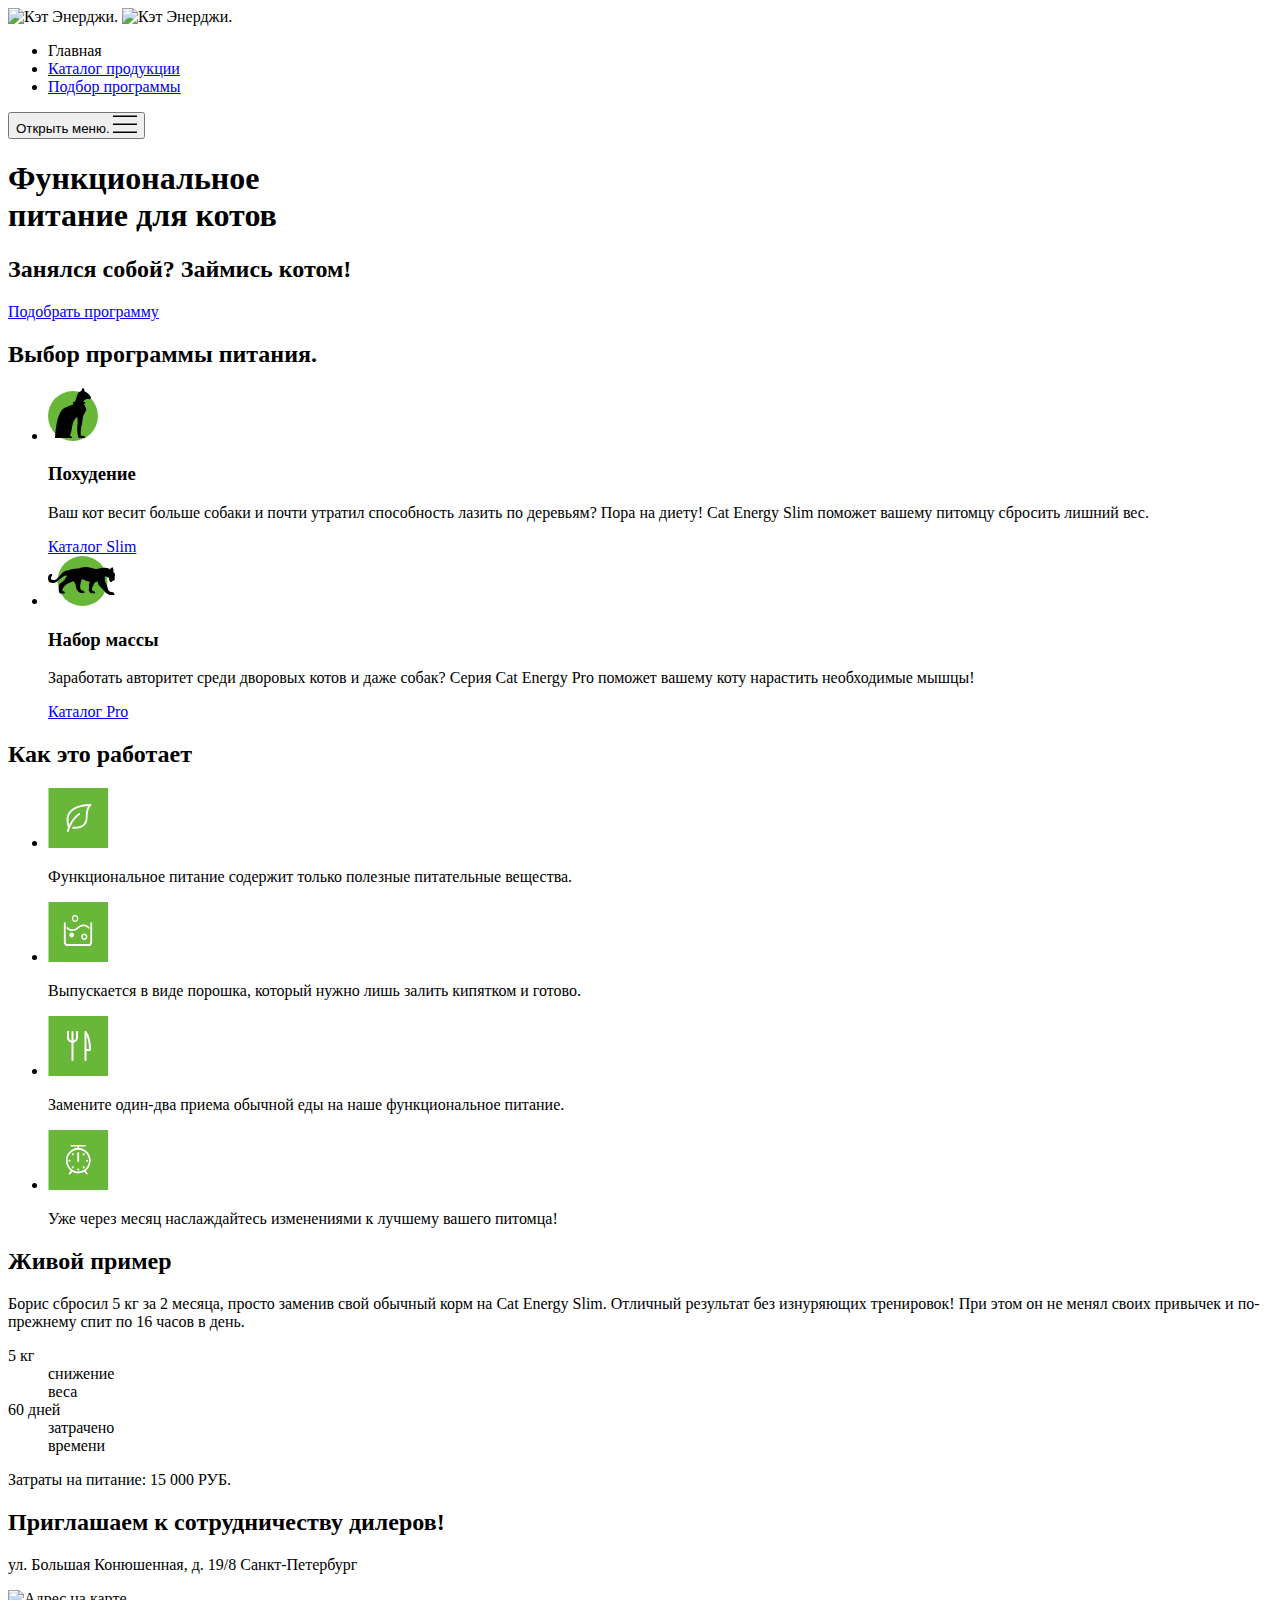
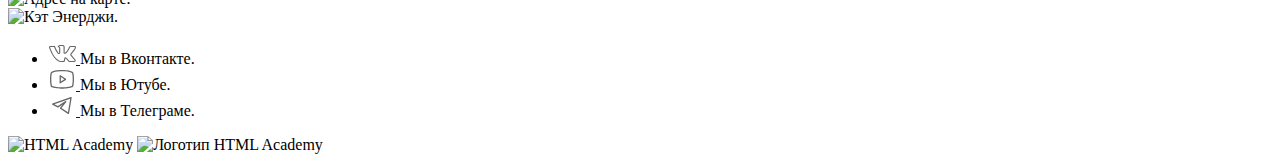
==== 4/index.html @ 91ddf9fa ":heavy_check_mark: Сборка #4" ====
<!DOCTYPE html>
<html lang="ru">
  <head>
    <meta charset="utf-8">
    <title>HTML Academy: Кэт энерджи</title>
    <link rel="stylesheet" href="../source/css/style.css">
    <base href="https://htmlacademy-adaptive.github.io/634323-cat-energy-25/4/">
</head>
  <body class="page-body">
    <header class="main-header">
      <a class="main-header__logo">
        <img class="main-header__logo-image" src="../source/img/logo-mobile-image.svg" width="34" height="38" alt="Кэт Энерджи.">
        <img class="main-header__logo-image-txt" src="../source/img/logo-image-txt.svg" width="101" height="18" alt="Кэт Энерджи.">
      </a>
      <nav class="main-nav">
        <ul class="main-nav__list site-list">
          <li class="site-list__item site-list__item--active visually-hidden">
            <a class="site-list__link">Главная</a>
          </li>
          <li class="site-list__item visually-hidden">
            <a class="site-list__link" href="catalog.html">Каталог продукции</a>
          </li>
          <li class="site-list__item visually-hidden">
            <a class="site-list__link" href="form.html">Подбор программы</a>
          </li>
        </ul>
        <button class="main-nav__toggle" type="button">
          <span class="visually-hidden">Открыть меню.</span>
          <svg class="main-nav__toggle-icon" aria-hidden="true" width="24" height="18" viewBox="0 0 24 18" fill="none" xmlns="http://www.w3.org/2000/svg">
            <line y1="1.25" x2="24" y2="1.25" stroke="black" stroke-width="1.5"/>
            <line y1="9.25" x2="24" y2="9.25" stroke="black" stroke-width="1.5"/>
            <line y1="17.25" x2="24" y2="17.25" stroke="black" stroke-width="1.5"/>
          </svg>
        </button>
      </nav>
    </header>
    <main class="main-container">
      <h1 class="index-heading">Функциональное<br>питание для котов</h1>
      <section class="welcom-promo">
        <h2 class="welcom-promo__slogan">Занялся собой? Займись котом!</h2>
        <div class="welcom-promo__action--wrapper">
          <a class="welcom-promo__action button button--action-program" href="#">
            <span class="button__button-text">Подобрать программу</span>
          </a>
        </div>
      </section>
      <section class="catalog-options">
        <h2 class="visually-hidden">Выбор программы питания.</h2>
        <ul class="catalog-options__list">
          <li class="catalog-options__item">
            <div class="catalog-options__heading-wrapper">
              <svg class="catalog-options__heading-icon" width="50" height="53" viewBox="0 0 50 53" fill="none" xmlns="http://www.w3.org/2000/svg">
                <circle cx="25" cy="28" r="25" fill="#68B738"/>
                <g clip-path="url(#clip0_94_6)">
                  <path d="M35.2034 0H35.008C34.6778 0.187081 34.415 0.473924 34.2571 0.819588C33.968 1.37738 33.7453 1.96735 33.5937 2.57732C33.5612 2.76073 33.4688 2.92811 33.331 3.05315C33.1932 3.17818 33.0179 3.25377 32.8326 3.26804C32.2658 3.36597 31.7288 3.59243 31.2626 3.93012C30.7965 4.26781 30.4135 4.7078 30.1429 5.21649C29.7708 5.87697 29.4526 6.5665 29.1914 7.27835C28.4611 9.17526 27.9006 11.134 27.2114 13.0464C26.8874 13.9175 26.872 13.9175 25.8949 13.9175C24.7274 13.9175 24.8097 13.7371 24.7943 15.0258C24.7943 15.433 24.9177 15.6392 25.3497 15.6186C25.4834 15.6186 25.684 15.5515 25.7354 15.7268C25.7869 15.9021 25.612 15.9794 25.5091 16.0825C24.8994 16.7029 24.1276 17.1388 23.2823 17.3402C22.3051 17.6031 21.3074 17.8093 20.356 18.1289C17.9131 18.9485 15.6554 20.0928 13.8966 22.0309C12.8681 23.2347 12.0445 24.6001 11.4589 26.0722C9.57143 30.5258 8.656 35.2165 7.94629 39.9536C7.612 42.1753 7.37543 44.4072 7.19543 46.6546C7.10286 47.7577 7 48.8763 7 50H24.1411C24.1696 49.7731 24.1283 49.543 24.0229 49.3402C23.858 48.9289 23.5901 48.5672 23.2451 48.29C22.9 48.0128 22.4895 47.8295 22.0531 47.7577C21.6931 47.6753 21.652 47.567 21.8731 47.2835C22.2338 46.801 22.5103 46.2607 22.6909 45.6856C23.5291 43.2062 23.8531 40.6186 24.2594 38.0567C24.4889 36.0999 25.0894 34.2051 26.0286 32.4742C26.7611 31.2002 27.7382 30.0842 28.9034 29.1907C29.3303 28.866 29.3457 28.866 29.4177 29.4175C29.4691 29.7835 29.4794 30.1598 29.5051 30.5309C29.6595 32.9662 29.6285 35.4097 29.4126 37.8402C29.2184 39.7242 29.1926 41.6217 29.3354 43.5103C29.5399 45.7029 29.9304 47.8739 30.5029 50H37.3429C37.2536 49.442 36.9973 48.9243 36.6078 48.5156C36.2184 48.1069 35.7143 47.8264 35.1623 47.7113C34.5177 47.6087 33.8587 47.6438 33.2286 47.8144C32.92 47.8866 32.7914 47.8144 32.7657 47.4794C32.5529 44.7505 32.7261 42.0051 33.28 39.3247C33.966 36.2304 34.4912 33.1025 34.8537 29.9536C34.9887 28.6819 35.3881 27.4528 36.0263 26.3454C36.6383 25.2526 37.1731 24.1186 37.7749 23.0206C38.0138 22.6214 38.1575 22.1723 38.195 21.7083C38.2325 21.2443 38.1626 20.7779 37.9909 20.3454C37.852 19.9794 37.7183 19.6082 37.5486 19.2577C37.0343 18.2526 36.52 17.2577 36.0469 16.2423C35.7949 15.7268 35.8514 15.6649 36.412 15.6495C37.2503 15.6495 37.2503 15.6495 37.2657 14.8041C37.2657 14.6907 37.2657 14.5773 37.2657 14.4639C37.2657 14.1082 37.132 13.9124 36.7514 13.9485C36.4943 13.9485 36.2371 13.9485 35.9697 13.9485C35.6149 13.9485 35.512 13.799 35.5994 13.433C35.7729 12.838 36.1142 12.306 36.5823 11.9009C37.0503 11.4958 37.6252 11.2349 38.2377 11.1495C39.3772 11.0505 40.5251 11.1252 41.6423 11.3711C41.7712 11.4118 41.9109 11.4001 42.0312 11.3383C42.1515 11.2766 42.2427 11.1699 42.2851 11.0412C42.4909 10.5258 42.7171 10.0103 42.9486 9.49484C43.001 9.40339 43.0242 9.29801 43.015 9.19293C43.0058 9.08785 42.9647 8.98812 42.8971 8.90722C41.2514 6.81443 39.4669 4.86082 37.0343 3.60825C36.9168 3.55754 36.8138 3.47814 36.7347 3.3773C36.6557 3.27646 36.6031 3.15738 36.5817 3.03093C36.444 2.29408 36.225 1.57487 35.9286 0.886598C35.7895 0.519904 35.5349 0.20865 35.2034 0V0Z" fill="black"/>
                </g>
              </svg>
              <h3 class="catalog-options__heading">Похудение</h3>
            </div>
            <p class="catalog-options__description">Ваш кот весит больше собаки и почти утратил способность лазить по деревьям? Пора на диету! Cat Energy Slim поможет вашему питомцу сбросить лишний вес.</p>
            <a class="catalog-options__transfer" href="#">Каталог Slim</a>
          </li>
          <li class="catalog-options__item">
            <div class="catalog-options__heading-wrapper">
              <svg class="catalog-options__heading-icon" width="67" height="50" viewBox="0 0 67 50" fill="none" xmlns="http://www.w3.org/2000/svg">
                <circle cx="34.5" cy="25" r="25" fill="#68B738"/>
                <g clip-path="url(#clip0_95_1)">
                <path d="M61.55 13.9C62.1272 12.9815 62.8944 12.1973 63.8 11.6C64.3 11.25 64.6 11.25 64.9 11.9C65.3 12.85 65.65 13.85 65.35 14.9C65.2954 15.0781 65.2851 15.2668 65.3199 15.4497C65.3548 15.6327 65.4338 15.8044 65.55 15.95C65.85 16.35 66.1 16.75 66.35 17.1C66.6902 17.5319 66.9109 18.0456 66.9899 18.5897C67.0689 19.1339 67.0034 19.6892 66.8 20.2C66.6164 20.6959 66.5817 21.2346 66.7 21.75C66.7999 22.245 66.7999 22.755 66.7 23.25C66.6596 23.6207 66.5095 23.9709 66.2691 24.2559C66.0286 24.5409 65.7086 24.7478 65.35 24.85C64.7104 24.9717 64.1396 25.3284 63.75 25.85C63.7028 25.9268 63.6365 25.9901 63.5577 26.0339C63.4789 26.0777 63.3901 26.1005 63.3 26.1C62.7 26.2 61.2 24.85 61.2 24.25V23.95C61.25 22.15 61.15 22 59.5 21.25C59.1546 21.1282 58.8452 20.9219 58.6 20.65C58.3 20.25 57.9 20.3 57.45 20.45C57 20.6 56.75 20.9 56.8 21.4C56.9508 22.6104 57.0009 23.8313 56.95 25.05C56.9533 25.1891 56.9875 25.3257 57.05 25.45C58.6 27.7 59.2 30.35 59.95 32.9C60.55 34.85 61.65 35.9 63.65 36.05C63.97 36.0755 64.2876 36.1257 64.6 36.2C65.0109 36.266 65.3926 36.4538 65.6956 36.739C65.9987 37.0242 66.2092 37.3938 66.3 37.8C66.65 38.85 66.45 39.1 65.4 39.1H62.15C61.7292 39.1213 61.3167 38.9778 61 38.7C60.4939 38.2729 59.9191 37.9348 59.3 37.7C58.6155 37.4473 58.0231 36.9943 57.6 36.4C57.0143 35.5817 56.3439 34.8275 55.6 34.15C54.2 32.7 52.7 31.3 51.4 29.8C50.4103 28.7779 49.8395 27.4221 49.8 26C49.8 25.55 49.7 25.35 49.2 25.55C49.0503 25.645 48.8773 25.6969 48.7 25.7C47.3 25.7 46.6 26.55 46.1 27.8C45.65 28.85 45.05 29.85 44.5 30.9C44.1881 31.5572 44.0178 32.2727 44 33C44 34.2 44.3 34.6 45.4 35C46.1 35.25 46.75 35.5 47.1 36.2C47.5 37 47.4 37.2 46.55 37.25H43.15C42.954 37.2694 42.7568 37.2267 42.5864 37.1281C42.4159 37.0294 42.2807 36.8796 42.2 36.7L41.3 35.2C41.0347 34.8086 40.8648 34.3605 40.8041 33.8916C40.7433 33.4227 40.7932 32.9461 40.95 32.5C41.1664 31.6317 41.1835 30.7258 41 29.85C40.8739 29.24 40.8848 28.6097 41.0318 28.0045C41.1788 27.3993 41.4582 26.8342 41.85 26.35C42.15 26 42.15 25.85 41.65 25.75C39.6054 25.3157 37.6233 24.627 35.75 23.7C35.7367 23.7 35.724 23.6947 35.7146 23.6853C35.7052 23.676 35.7 23.6632 35.7 23.65C34.1 23.05 33.8 23.15 33.35 24.8C32.95 26.2 32.55 27.6 32.25 29.05C31.9 30.65 32.3 32.15 32.8 33.65C33 34.25 33.6 34.2 34.05 34.35C35.05 34.65 35.9 35.05 36.3 36.1C36.65 36.9 36.6 37 35.75 37C34.9 37 34.05 36.95 33.15 37C32.3905 37.0137 31.6493 36.7667 31.05 36.3C28.65 34.7 27.95 32.25 27.75 29.6C27.65 27.95 26.75 26.65 25.7 25.4C25.5 25.15 25.3 25.05 25 25.25C23.9267 25.8418 22.8062 26.3435 21.65 26.75C19.2371 27.602 17.1198 29.1292 15.55 31.15C14.9638 31.8875 14.5842 32.7675 14.45 33.7C14.3 34.6 14.55 35 15.45 35.25C16.35 35.5 16.8 36 16.9 36.95C16.95 37.35 16.8 37.55 16.4 37.55H12.35C12.2174 37.5406 12.0891 37.4993 11.9759 37.4297C11.8628 37.36 11.7681 37.2641 11.7 37.15C11.0719 36.3724 10.7358 35.3995 10.75 34.4C10.7237 32.6724 10.8745 30.9468 11.2 29.25C11.2667 28.7418 11.4564 28.2576 11.7527 27.8394C12.0489 27.4212 12.4428 27.0815 12.9 26.85C15.85 25.45 17.4 22.8 18.8 20.05C19.1 19.5 18.85 19.4 18.35 19.45C16.9506 19.6442 15.6248 20.1952 14.5 21.05C13.0271 22.1244 11.6396 23.3113 10.35 24.6C8.9748 25.9968 7.15133 26.8643 5.19998 27.05C1.54998 27.25 -0.150021 25.2 -2.12286e-05 21.9C0.03351 20.7748 0.457802 19.6964 1.19998 18.85C1.45799 18.5155 1.80985 18.2655 2.21061 18.1319C2.61138 17.9983 3.04287 17.9872 3.44998 18.1C4.19998 18.3 4.39998 18.7 4.09998 19.45C3.94998 19.75 3.74998 20 3.59998 20.3C3.38428 20.6065 3.21574 20.9435 3.09998 21.3C2.54998 22.8 3.29998 23.85 4.84998 24C6.49998 24.15 7.84998 23.45 9.09998 22.45C10.6059 21.2441 11.9503 19.8493 13.1 18.3C13.9596 17.1687 15.042 16.2256 16.2804 15.529C17.5188 14.8325 18.8868 14.3971 20.3 14.25C21.45 14.1 22.45 13.6 23.55 13.3C25.6072 12.6728 27.7495 12.3692 29.9 12.4C30.896 12.4415 31.8883 12.2533 32.8 11.85C35.25 10.85 37.8 10.85 40.35 11.35C42.35 11.75 44.35 12.25 46.3 12.75C47.4605 12.9662 48.6537 12.9321 49.8 12.65C51.9943 12.0937 54.2389 11.7587 56.5 11.65C57.9812 11.5779 59.4576 11.8697 60.8 12.5C61.8 12.95 61.8 12.95 61.55 13.9Z" fill="black"/>
                </g>
              </svg>
              <h3 class="catalog-options__heading">Набор массы</h3>
            </div>
            <p class="catalog-options__description">Заработать авторитет среди дворовых котов и даже собак? Серия Cat Energy Pro поможет вашему коту нарастить необходимые мышцы!</p>
            <a class="catalog-options__transfer" href="#">Каталог Pro</a>
          </li>
        </ul>
      </section>
      <section class="process-description">
        <h2 class="process-description__heading">Как это работает</h2>
        <ul class="process-description__list">
          <li class="process-description__item">
            <svg class="process-description__icon" width="60" height="60" viewBox="0 0 60 60" fill="none" xmlns="http://www.w3.org/2000/svg">
              <rect x="0.5" width="60" height="60" fill="#68B738"/>
              <g clip-path="url(#clip0_95_18)">
              <path d="M43.3438 16.767C43.2434 16.317 42.8647 16 42.4325 16C42.4306 16 42.4288 16 42.4269 16C37.4891 16.033 25.4816 16.916 20.6337 24.38C18.1156 28.258 17.8991 33.293 19.9897 39.345C20.0056 39.392 20.0384 39.424 20.06 39.467C19.3128 41.44 19.0231 42.753 19.0156 42.79C18.9069 43.33 19.2303 43.862 19.7366 43.978C19.8022 43.993 19.8678 44 19.9334 44C20.3656 44 20.7547 43.679 20.8494 43.21C20.8691 43.108 23.2578 32.837 31.7028 26.832C32.1341 26.526 32.2503 25.905 31.9625 25.445C31.6747 24.985 31.0934 24.86 30.6622 25.168C25.8734 28.573 22.9241 33.176 21.1897 36.824C19.9484 32.246 20.2737 28.447 22.1759 25.519C25.9194 19.755 34.7984 18.365 40.1581 18.071C39.005 19.872 37.745 23.174 37.745 29C37.745 32.12 36.9153 34.522 35.2803 36.14C32.6591 38.731 28.4009 38.974 25.2866 38.724C24.7691 38.679 24.32 39.095 24.2806 39.646C24.2412 40.196 24.6284 40.676 25.1441 40.718C25.7675 40.769 26.4331 40.8 27.125 40.8C30.2956 40.8 33.9941 40.137 36.5544 37.606C38.5888 35.595 39.62 32.7 39.62 29.001C39.62 19.902 42.8356 17.905 42.8516 17.896C43.2416 17.687 43.4459 17.219 43.3438 16.767Z" fill="white"/>
              </g>
              <defs>
              <clipPath id="clip0_95_18">
              <rect width="30" height="32" fill="white" transform="translate(15.5 14)"/>
              </clipPath>
              </defs>
            </svg>
            <p class="process-description__description-txt">Функциональное питание содержит только полезные питательные вещества.</p>
          </li>
          <li class="process-description__item">
            <svg class="process-description__icon" width="60" height="60" viewBox="0 0 60 60" fill="none" xmlns="http://www.w3.org/2000/svg">
              <rect x="0.5" width="60" height="60" fill="#68B738"/>
              <g clip-path="url(#clip0_95_25)">
              <path d="M36.2762 31.4731C34.5702 31.4731 33.1877 32.9515 33.1877 34.7742C33.1877 36.5983 34.5707 38.0761 36.2762 38.0761C37.9818 38.0761 39.3643 36.5978 39.3643 34.7742C39.3643 32.951 37.9813 31.4731 36.2762 31.4731ZM36.2762 36.4864C35.3922 36.4864 34.6753 35.7201 34.6753 34.7751C34.6753 33.8291 35.3922 33.0633 36.2762 33.0633C37.1603 33.0633 37.8776 33.8291 37.8776 34.7751C37.8776 35.7201 37.1603 36.4864 36.2762 36.4864Z" fill="white"/>
              <path d="M27.1068 12.9899C25.3464 12.9899 23.9195 14.5147 23.9195 16.397C23.9195 18.2792 25.346 19.8036 27.1068 19.8036C28.8676 19.8036 30.2941 18.2797 30.2941 16.397C30.2936 14.5142 28.8672 12.9899 27.1068 12.9899ZM27.1063 18.4657C26.0374 18.4657 25.171 17.5396 25.171 16.3965C25.171 15.2538 26.0374 14.3272 27.1063 14.3272C28.1757 14.3272 29.0421 15.2538 29.0421 16.3965C29.0421 17.5396 28.1757 18.4657 27.1063 18.4657Z" fill="white"/>
              <path d="M23.7269 30.6105C22.4333 30.6105 21.3856 31.7303 21.3856 33.1132C21.3856 34.4956 22.4333 35.616 23.7269 35.616C25.0206 35.616 26.0682 34.4956 26.0682 33.1132C26.0682 31.7308 25.0206 30.6105 23.7269 30.6105ZM23.5 32.5C23.041 32.5 24.6582 33.6039 24.6582 33.1132C24.6582 32.6235 23.041 33.5 23.5 33.5C23.9586 33.5 24.5571 32.6226 24.5571 33.1123C24.5571 33.6029 23.9586 32.5 23.5 32.5Z" fill="white"/>
              <path d="M34.0002 22.7627C34.0002 22.7627 37.0402 21.9242 40.1781 24.2565C41.0852 25.0164 41.9435 25.5929 41.3304 26.379C40.9869 26.7195 40.6933 27.0358 39.6144 25.8549C38.5604 25.0949 36.8947 23.9566 34.0002 24.4134C32.8724 24.6498 32.0386 24.9641 30.4445 26.5626C28.8509 28.161 26.4724 29.2877 23.9472 29.0518C21.4219 28.8164 20.0983 27.7939 18.7009 26.5098C18.4068 26.0903 18.4068 25.6447 18.5781 25.3826C18.7494 25.1206 19.4114 24.8585 19.7793 25.2514C20.1472 25.6447 21.8877 27.217 23.6037 27.3216C25.3201 27.4262 27.0366 27.5313 29.3407 25.356C31.6467 23.1821 32.799 23.0247 34.0002 22.7627Z" fill="white"/>
              <mask id="path-6-inside-1_95_25" fill="white">
              <path d="M44.1457 39.8156V21.1574C44.1457 20.5791 43.7718 20.5074 43.6218 20.5021H43.1162C42.6227 20.5021 42.5797 21.0586 42.5783 21.2407C42.5783 21.2587 42.5783 21.2737 42.5783 21.2916C42.5783 21.2931 42.5783 21.3013 42.5783 21.3013C42.5797 24.9099 42.5874 39.5545 42.5765 39.8412C42.5642 40.1692 42.5031 41.0076 41.7554 41.7284C40.947 42.4234 40.1378 42.3314 40.1378 42.3314C40.1378 42.3314 19.9606 42.3314 19.4825 42.3048C19.1028 42.2394 18.4408 42.095 17.8766 41.2958C17.3129 40.4966 17.4235 39.4484 17.4235 39.4484V21.3149C17.4235 20.4764 16.7493 20.5026 16.7493 20.5026H16.442C15.906 20.5026 15.8566 21.0906 15.8539 21.279C15.8539 24.7408 15.8539 38.6468 15.8539 39.816C15.8539 41.1529 16.3075 42.2137 17.4018 43.1529C18.4956 44.0916 19.7766 44.0093 19.7766 44.0093C19.7766 44.0093 39.5002 44.0093 40.3584 44.0069C41.2167 44.0044 42.344 43.5903 43.2743 42.4515C44.2037 41.3128 44.1457 39.8156 44.1457 39.8156Z"/>
              </mask>
              <path d="M44.1457 39.8156V21.1574C44.1457 20.5791 43.7718 20.5074 43.6218 20.5021H43.1162C42.6227 20.5021 42.5797 21.0586 42.5783 21.2407C42.5783 21.2587 42.5783 21.2737 42.5783 21.2916C42.5783 21.2931 42.5783 21.3013 42.5783 21.3013C42.5797 24.9099 42.5874 39.5545 42.5765 39.8412C42.5642 40.1692 42.5031 41.0076 41.7554 41.7284C40.947 42.4234 40.1378 42.3314 40.1378 42.3314C40.1378 42.3314 19.9606 42.3314 19.4825 42.3048C19.1028 42.2394 18.4408 42.095 17.8766 41.2958C17.3129 40.4966 17.4235 39.4484 17.4235 39.4484V21.3149C17.4235 20.4764 16.7493 20.5026 16.7493 20.5026H16.442C15.906 20.5026 15.8566 21.0906 15.8539 21.279C15.8539 24.7408 15.8539 38.6468 15.8539 39.816C15.8539 41.1529 16.3075 42.2137 17.4018 43.1529C18.4956 44.0916 19.7766 44.0093 19.7766 44.0093C19.7766 44.0093 39.5002 44.0093 40.3584 44.0069C41.2167 44.0044 42.344 43.5903 43.2743 42.4515C44.2037 41.3128 44.1457 39.8156 44.1457 39.8156Z" fill="white"/>
              <path d="M44.1457 39.8156H24.1457V40.2028L24.1606 40.5898L44.1457 39.8156ZM43.6218 20.5021L44.3319 0.514683L43.977 0.502075H43.6218V20.5021ZM42.5783 21.2407L22.5788 21.0915L22.5783 21.1661V21.2407H42.5783ZM42.5783 21.3013H22.5783L22.5783 21.3088L42.5783 21.3013ZM42.5765 39.8412L22.5908 39.0833L22.5904 39.0956L42.5765 39.8412ZM41.7554 41.7284L54.7949 56.8932L55.2264 56.5222L55.6361 56.1272L41.7554 41.7284ZM40.1378 42.3314L42.3976 22.4595L41.2713 22.3314H40.1378V42.3314ZM19.4825 42.3048L16.0883 62.0146L17.2215 62.2098L18.3697 62.2738L19.4825 42.3048ZM17.8766 41.2958L1.53278 52.8231L1.53715 52.8293L17.8766 41.2958ZM17.4235 39.4484L37.3132 41.5464L37.4235 40.5003V39.4484H17.4235ZM16.7493 20.5026V40.5026H17.137L17.5245 40.4875L16.7493 20.5026ZM15.8539 21.279L-4.14403 20.9905L-4.14611 21.1347V21.279H15.8539ZM17.4018 43.1529L4.37607 58.3296L4.37683 58.3302L17.4018 43.1529ZM19.7766 44.0093L19.7766 24.0093L19.1344 24.0093L18.4936 24.0505L19.7766 44.0093ZM43.2743 42.4515L58.7631 55.1045L58.7691 55.0971L43.2743 42.4515ZM64.1457 39.8156V21.1574H24.1457V39.8156H64.1457ZM64.1457 21.1574C64.1457 16.1873 62.2873 9.73798 56.528 5.07325C51.6383 1.11279 46.4987 0.59166 44.3319 0.514683L42.9118 40.4895C40.895 40.4178 36.0173 39.9352 31.352 36.1565C25.8171 31.6735 24.1457 25.5492 24.1457 21.1574H64.1457ZM43.6218 0.502075H43.1162V40.5021H43.6218V0.502075ZM43.1162 0.502075C38.9599 0.502075 34.5925 1.76888 30.8331 4.58513C27.3221 7.2153 25.416 10.3846 24.414 12.6186C22.6165 16.6265 22.5857 20.1765 22.5788 21.0915L62.5777 21.39C62.5723 22.1229 62.5637 25.3036 60.9113 28.9876C59.982 31.0597 58.1792 34.0785 54.8151 36.5986C51.2026 39.3048 47.0256 40.5021 43.1162 40.5021V0.502075ZM22.5783 21.2407C22.5783 21.2408 22.5783 21.2408 22.5783 21.2409C22.5783 21.2409 22.5783 21.2409 22.5783 21.241C22.5783 21.241 22.5783 21.241 22.5783 21.2411C22.5783 21.2411 22.5783 21.2411 22.5783 21.2412C22.5783 21.2412 22.5783 21.2412 22.5783 21.2413C22.5783 21.2413 22.5783 21.2413 22.5783 21.2414C22.5783 21.2414 22.5783 21.2414 22.5783 21.2415C22.5783 21.2415 22.5783 21.2416 22.5783 21.2416C22.5783 21.2416 22.5783 21.2417 22.5783 21.2417C22.5783 21.2417 22.5783 21.2418 22.5783 21.2418C22.5783 21.2418 22.5783 21.2419 22.5783 21.2419C22.5783 21.2419 22.5783 21.242 22.5783 21.242C22.5783 21.242 22.5783 21.2421 22.5783 21.2421C22.5783 21.2421 22.5783 21.2422 22.5783 21.2422C22.5783 21.2422 22.5783 21.2423 22.5783 21.2423C22.5783 21.2423 22.5783 21.2424 22.5783 21.2424C22.5783 21.2425 22.5783 21.2425 22.5783 21.2425C22.5783 21.2426 22.5783 21.2426 22.5783 21.2426C22.5783 21.2427 22.5783 21.2427 22.5783 21.2427C22.5783 21.2428 22.5783 21.2428 22.5783 21.2428C22.5783 21.2429 22.5783 21.2429 22.5783 21.2429C22.5783 21.243 22.5783 21.243 22.5783 21.243C22.5783 21.2431 22.5783 21.2431 22.5783 21.2431C22.5783 21.2432 22.5783 21.2432 22.5783 21.2432C22.5783 21.2433 22.5783 21.2433 22.5783 21.2434C22.5783 21.2434 22.5783 21.2434 22.5783 21.2435C22.5783 21.2435 22.5783 21.2435 22.5783 21.2436C22.5783 21.2436 22.5783 21.2436 22.5783 21.2437C22.5783 21.2437 22.5783 21.2437 22.5783 21.2438C22.5783 21.2438 22.5783 21.2438 22.5783 21.2439C22.5783 21.2439 22.5783 21.2439 22.5783 21.244C22.5783 21.244 22.5783 21.244 22.5783 21.2441C22.5783 21.2441 22.5783 21.2441 22.5783 21.2442C22.5783 21.2442 22.5783 21.2442 22.5783 21.2443C22.5783 21.2443 22.5783 21.2443 22.5783 21.2444C22.5783 21.2444 22.5783 21.2445 22.5783 21.2445C22.5783 21.2445 22.5783 21.2446 22.5783 21.2446C22.5783 21.2446 22.5783 21.2447 22.5783 21.2447C22.5783 21.2447 22.5783 21.2448 22.5783 21.2448C22.5783 21.2448 22.5783 21.2449 22.5783 21.2449C22.5783 21.2449 22.5783 21.245 22.5783 21.245C22.5783 21.245 22.5783 21.2451 22.5783 21.2451C22.5783 21.2451 22.5783 21.2452 22.5783 21.2452C22.5783 21.2452 22.5783 21.2453 22.5783 21.2453C22.5783 21.2453 22.5783 21.2454 22.5783 21.2454C22.5783 21.2454 22.5783 21.2455 22.5783 21.2455C22.5783 21.2455 22.5783 21.2456 22.5783 21.2456C22.5783 21.2456 22.5783 21.2457 22.5783 21.2457C22.5783 21.2458 22.5783 21.2458 22.5783 21.2458C22.5783 21.2459 22.5783 21.2459 22.5783 21.2459C22.5783 21.246 22.5783 21.246 22.5783 21.246C22.5783 21.2461 22.5783 21.2461 22.5783 21.2461C22.5783 21.2462 22.5783 21.2462 22.5783 21.2462C22.5783 21.2463 22.5783 21.2463 22.5783 21.2463C22.5783 21.2464 22.5783 21.2464 22.5783 21.2464C22.5783 21.2465 22.5783 21.2465 22.5783 21.2465C22.5783 21.2466 22.5783 21.2466 22.5783 21.2466C22.5783 21.2467 22.5783 21.2467 22.5783 21.2467C22.5783 21.2468 22.5783 21.2468 22.5783 21.2468C22.5783 21.2469 22.5783 21.2469 22.5783 21.2469C22.5783 21.247 22.5783 21.247 22.5783 21.247C22.5783 21.2471 22.5783 21.2471 22.5783 21.2471C22.5783 21.2472 22.5783 21.2472 22.5783 21.2472C22.5783 21.2473 22.5783 21.2473 22.5783 21.2473C22.5783 21.2474 22.5783 21.2474 22.5783 21.2474C22.5783 21.2475 22.5783 21.2475 22.5783 21.2475C22.5783 21.2476 22.5783 21.2476 22.5783 21.2476C22.5783 21.2477 22.5783 21.2477 22.5783 21.2477C22.5783 21.2478 22.5783 21.2478 22.5783 21.2478C22.5783 21.2479 22.5783 21.2479 22.5783 21.248C22.5783 21.248 22.5783 21.248 22.5783 21.2481C22.5783 21.2481 22.5783 21.2481 22.5783 21.2482C22.5783 21.2482 22.5783 21.2482 22.5783 21.2483C22.5783 21.2483 22.5783 21.2483 22.5783 21.2484C22.5783 21.2484 22.5783 21.2484 22.5783 21.2485C22.5783 21.2485 22.5783 21.2485 22.5783 21.2486C22.5783 21.2486 22.5783 21.2486 22.5783 21.2487C22.5783 21.2487 22.5783 21.2487 22.5783 21.2488C22.5783 21.2488 22.5783 21.2488 22.5783 21.2489C22.5783 21.2489 22.5783 21.2489 22.5783 21.249C22.5783 21.249 22.5783 21.249 22.5783 21.2491C22.5783 21.2491 22.5783 21.2491 22.5783 21.2492C22.5783 21.2492 22.5783 21.2492 22.5783 21.2493C22.5783 21.2493 22.5783 21.2493 22.5783 21.2494C22.5783 21.2494 22.5783 21.2494 22.5783 21.2495C22.5783 21.2495 22.5783 21.2495 22.5783 21.2496C22.5783 21.2496 22.5783 21.2496 22.5783 21.2497C22.5783 21.2497 22.5783 21.2497 22.5783 21.2498C22.5783 21.2498 22.5783 21.2498 22.5783 21.2499C22.5783 21.2499 22.5783 21.2499 22.5783 21.25C22.5783 21.25 22.5783 21.25 22.5783 21.2501C22.5783 21.2501 22.5783 21.2501 22.5783 21.2502C22.5783 21.2502 22.5783 21.2502 22.5783 21.2503C22.5783 21.2503 22.5783 21.2503 22.5783 21.2504C22.5783 21.2504 22.5783 21.2504 22.5783 21.2505C22.5783 21.2505 22.5783 21.2505 22.5783 21.2506C22.5783 21.2506 22.5783 21.2506 22.5783 21.2507C22.5783 21.2507 22.5783 21.2507 22.5783 21.2508C22.5783 21.2508 22.5783 21.2508 22.5783 21.2509C22.5783 21.2509 22.5783 21.2509 22.5783 21.251C22.5783 21.251 22.5783 21.251 22.5783 21.2511C22.5783 21.2511 22.5783 21.2511 22.5783 21.2512C22.5783 21.2512 22.5783 21.2512 22.5783 21.2513C22.5783 21.2513 22.5783 21.2513 22.5783 21.2514C22.5783 21.2514 22.5783 21.2514 22.5783 21.2515C22.5783 21.2515 22.5783 21.2515 22.5783 21.2516C22.5783 21.2516 22.5783 21.2516 22.5783 21.2517C22.5783 21.2517 22.5783 21.2517 22.5783 21.2518C22.5783 21.2518 22.5783 21.2518 22.5783 21.2519C22.5783 21.2519 22.5783 21.2519 22.5783 21.252C22.5783 21.252 22.5783 21.252 22.5783 21.2521C22.5783 21.2521 22.5783 21.2521 22.5783 21.2522C22.5783 21.2522 22.5783 21.2522 22.5783 21.2523C22.5783 21.2523 22.5783 21.2523 22.5783 21.2524C22.5783 21.2524 22.5783 21.2524 22.5783 21.2524C22.5783 21.2525 22.5783 21.2525 22.5783 21.2525C22.5783 21.2526 22.5783 21.2526 22.5783 21.2526C22.5783 21.2527 22.5783 21.2527 22.5783 21.2527C22.5783 21.2528 22.5783 21.2528 22.5783 21.2528C22.5783 21.2529 22.5783 21.2529 22.5783 21.2529C22.5783 21.253 22.5783 21.253 22.5783 21.253C22.5783 21.2531 22.5783 21.2531 22.5783 21.2531C22.5783 21.2532 22.5783 21.2532 22.5783 21.2532C22.5783 21.2533 22.5783 21.2533 22.5783 21.2533C22.5783 21.2534 22.5783 21.2534 22.5783 21.2534C22.5783 21.2535 22.5783 21.2535 22.5783 21.2535C22.5783 21.2536 22.5783 21.2536 22.5783 21.2536C22.5783 21.2537 22.5783 21.2537 22.5783 21.2537C22.5783 21.2538 22.5783 21.2538 22.5783 21.2538C22.5783 21.2539 22.5783 21.2539 22.5783 21.2539C22.5783 21.254 22.5783 21.254 22.5783 21.254C22.5783 21.2541 22.5783 21.2541 22.5783 21.2541C22.5783 21.2542 22.5783 21.2542 22.5783 21.2542C22.5783 21.2543 22.5783 21.2543 22.5783 21.2543C22.5783 21.2544 22.5783 21.2544 22.5783 21.2544C22.5783 21.2545 22.5783 21.2545 22.5783 21.2545C22.5783 21.2546 22.5783 21.2546 22.5783 21.2546C22.5783 21.2547 22.5783 21.2547 22.5783 21.2547C22.5783 21.2548 22.5783 21.2548 22.5783 21.2548C22.5783 21.2549 22.5783 21.2549 22.5783 21.2549C22.5783 21.2549 22.5783 21.255 22.5783 21.255C22.5783 21.255 22.5783 21.2551 22.5783 21.2551C22.5783 21.2551 22.5783 21.2552 22.5783 21.2552C22.5783 21.2552 22.5783 21.2553 22.5783 21.2553C22.5783 21.2553 22.5783 21.2554 22.5783 21.2554C22.5783 21.2554 22.5783 21.2555 22.5783 21.2555C22.5783 21.2555 22.5783 21.2556 22.5783 21.2556C22.5783 21.2556 22.5783 21.2557 22.5783 21.2557C22.5783 21.2557 22.5783 21.2558 22.5783 21.2558C22.5783 21.2558 22.5783 21.2559 22.5783 21.2559C22.5783 21.2559 22.5783 21.256 22.5783 21.256C22.5783 21.256 22.5783 21.2561 22.5783 21.2561C22.5783 21.2561 22.5783 21.2562 22.5783 21.2562C22.5783 21.2562 22.5783 21.2563 22.5783 21.2563C22.5783 21.2563 22.5783 21.2564 22.5783 21.2564C22.5783 21.2564 22.5783 21.2565 22.5783 21.2565C22.5783 21.2565 22.5783 21.2565 22.5783 21.2566C22.5783 21.2566 22.5783 21.2566 22.5783 21.2567C22.5783 21.2567 22.5783 21.2567 22.5783 21.2568C22.5783 21.2568 22.5783 21.2568 22.5783 21.2569C22.5783 21.2569 22.5783 21.2569 22.5783 21.257C22.5783 21.257 22.5783 21.257 22.5783 21.2571C22.5783 21.2571 22.5783 21.2571 22.5783 21.2572C22.5783 21.2572 22.5783 21.2572 22.5783 21.2573C22.5783 21.2573 22.5783 21.2573 22.5783 21.2574C22.5783 21.2574 22.5783 21.2574 22.5783 21.2575C22.5783 21.2575 22.5783 21.2575 22.5783 21.2576C22.5783 21.2576 22.5783 21.2576 22.5783 21.2577C22.5783 21.2577 22.5783 21.2577 22.5783 21.2578C22.5783 21.2578 22.5783 21.2578 22.5783 21.2579C22.5783 21.2579 22.5783 21.2579 22.5783 21.2579C22.5783 21.258 22.5783 21.258 22.5783 21.258C22.5783 21.2581 22.5783 21.2581 22.5783 21.2581C22.5783 21.2582 22.5783 21.2582 22.5783 21.2582C22.5783 21.2583 22.5783 21.2583 22.5783 21.2583C22.5783 21.2584 22.5783 21.2584 22.5783 21.2584C22.5783 21.2585 22.5783 21.2585 22.5783 21.2585C22.5783 21.2586 22.5783 21.2586 22.5783 21.2586C22.5783 21.2587 22.5783 21.2587 22.5783 21.2587C22.5783 21.2588 22.5783 21.2588 22.5783 21.2588C22.5783 21.2589 22.5783 21.2589 22.5783 21.2589C22.5783 21.259 22.5783 21.259 22.5783 21.259C22.5783 21.2591 22.5783 21.2591 22.5783 21.2591C22.5783 21.2591 22.5783 21.2592 22.5783 21.2592C22.5783 21.2592 22.5783 21.2593 22.5783 21.2593C22.5783 21.2593 22.5783 21.2594 22.5783 21.2594C22.5783 21.2594 22.5783 21.2595 22.5783 21.2595C22.5783 21.2595 22.5783 21.2596 22.5783 21.2596C22.5783 21.2596 22.5783 21.2597 22.5783 21.2597C22.5783 21.2597 22.5783 21.2598 22.5783 21.2598C22.5783 21.2598 22.5783 21.2599 22.5783 21.2599C22.5783 21.2599 22.5783 21.26 22.5783 21.26C22.5783 21.26 22.5783 21.2601 22.5783 21.2601C22.5783 21.2601 22.5783 21.2602 22.5783 21.2602C22.5783 21.2602 22.5783 21.2602 22.5783 21.2603C22.5783 21.2603 22.5783 21.2603 22.5783 21.2604C22.5783 21.2604 22.5783 21.2604 22.5783 21.2605C22.5783 21.2605 22.5783 21.2605 22.5783 21.2606C22.5783 21.2606 22.5783 21.2606 22.5783 21.2607C22.5783 21.2607 22.5783 21.2607 22.5783 21.2608C22.5783 21.2608 22.5783 21.2608 22.5783 21.2609C22.5783 21.2609 22.5783 21.2609 22.5783 21.261C22.5783 21.261 22.5783 21.261 22.5783 21.2611C22.5783 21.2611 22.5783 21.2611 22.5783 21.2612C22.5783 21.2612 22.5783 21.2612 22.5783 21.2612C22.5783 21.2613 22.5783 21.2613 22.5783 21.2613C22.5783 21.2614 22.5783 21.2614 22.5783 21.2614C22.5783 21.2615 22.5783 21.2615 22.5783 21.2615C22.5783 21.2616 22.5783 21.2616 22.5783 21.2616C22.5783 21.2617 22.5783 21.2617 22.5783 21.2617C22.5783 21.2618 22.5783 21.2618 22.5783 21.2618C22.5783 21.2619 22.5783 21.2619 22.5783 21.2619C22.5783 21.262 22.5783 21.262 22.5783 21.262C22.5783 21.2621 22.5783 21.2621 22.5783 21.2621C22.5783 21.2622 22.5783 21.2622 22.5783 21.2622C22.5783 21.2622 22.5783 21.2623 22.5783 21.2623C22.5783 21.2623 22.5783 21.2624 22.5783 21.2624C22.5783 21.2624 22.5783 21.2625 22.5783 21.2625C22.5783 21.2625 22.5783 21.2626 22.5783 21.2626C22.5783 21.2626 22.5783 21.2627 22.5783 21.2627C22.5783 21.2627 22.5783 21.2628 22.5783 21.2628C22.5783 21.2628 22.5783 21.2629 22.5783 21.2629C22.5783 21.2629 22.5783 21.263 22.5783 21.263C22.5783 21.263 22.5783 21.2631 22.5783 21.2631C22.5783 21.2631 22.5783 21.2632 22.5783 21.2632C22.5783 21.2632 22.5783 21.2632 22.5783 21.2633C22.5783 21.2633 22.5783 21.2633 22.5783 21.2634C22.5783 21.2634 22.5783 21.2634 22.5783 21.2635C22.5783 21.2635 22.5783 21.2635 22.5783 21.2636C22.5783 21.2636 22.5783 21.2636 22.5783 21.2637C22.5783 21.2637 22.5783 21.2637 22.5783 21.2638C22.5783 21.2638 22.5783 21.2638 22.5783 21.2639C22.5783 21.2639 22.5783 21.2639 22.5783 21.264C22.5783 21.264 22.5783 21.264 22.5783 21.2641C22.5783 21.2641 22.5783 21.2641 22.5783 21.2642C22.5783 21.2642 22.5783 21.2642 22.5783 21.2642C22.5783 21.2643 22.5783 21.2643 22.5783 21.2643C22.5783 21.2644 22.5783 21.2644 22.5783 21.2644C22.5783 21.2645 22.5783 21.2645 22.5783 21.2645C22.5783 21.2646 22.5783 21.2646 22.5783 21.2646C22.5783 21.2647 22.5783 21.2647 22.5783 21.2647C22.5783 21.2648 22.5783 21.2648 22.5783 21.2648C22.5783 21.2649 22.5783 21.2649 22.5783 21.2649C22.5783 21.265 22.5783 21.265 22.5783 21.265C22.5783 21.2651 22.5783 21.2651 22.5783 21.2651C22.5783 21.2651 22.5783 21.2652 22.5783 21.2652C22.5783 21.2652 22.5783 21.2653 22.5783 21.2653C22.5783 21.2653 22.5783 21.2654 22.5783 21.2654C22.5783 21.2654 22.5783 21.2655 22.5783 21.2655C22.5783 21.2655 22.5783 21.2656 22.5783 21.2656C22.5783 21.2656 22.5783 21.2657 22.5783 21.2657C22.5783 21.2657 22.5783 21.2658 22.5783 21.2658C22.5783 21.2658 22.5783 21.2659 22.5783 21.2659C22.5783 21.2659 22.5783 21.266 22.5783 21.266C22.5783 21.266 22.5783 21.266 22.5783 21.2661C22.5783 21.2661 22.5783 21.2661 22.5783 21.2662C22.5783 21.2662 22.5783 21.2662 22.5783 21.2663C22.5783 21.2663 22.5783 21.2663 22.5783 21.2664C22.5783 21.2664 22.5783 21.2664 22.5783 21.2665C22.5783 21.2665 22.5783 21.2665 22.5783 21.2666C22.5783 21.2666 22.5783 21.2666 22.5783 21.2667C22.5783 21.2667 22.5783 21.2667 22.5783 21.2668C22.5783 21.2668 22.5783 21.2668 22.5783 21.2669C22.5783 21.2669 22.5783 21.2669 22.5783 21.2669C22.5783 21.267 22.5783 21.267 22.5783 21.267C22.5783 21.2671 22.5783 21.2671 22.5783 21.2671C22.5783 21.2672 22.5783 21.2672 22.5783 21.2672C22.5783 21.2673 22.5783 21.2673 22.5783 21.2673C22.5783 21.2674 22.5783 21.2674 22.5783 21.2674C22.5783 21.2675 22.5783 21.2675 22.5783 21.2675C22.5783 21.2676 22.5783 21.2676 22.5783 21.2676C22.5783 21.2677 22.5783 21.2677 22.5783 21.2677C22.5783 21.2678 22.5783 21.2678 22.5783 21.2678C22.5783 21.2678 22.5783 21.2679 22.5783 21.2679C22.5783 21.2679 22.5783 21.268 22.5783 21.268C22.5783 21.268 22.5783 21.2681 22.5783 21.2681C22.5783 21.2681 22.5783 21.2682 22.5783 21.2682C22.5783 21.2682 22.5783 21.2683 22.5783 21.2683C22.5783 21.2683 22.5783 21.2684 22.5783 21.2684C22.5783 21.2684 22.5783 21.2685 22.5783 21.2685C22.5783 21.2685 22.5783 21.2686 22.5783 21.2686C22.5783 21.2686 22.5783 21.2687 22.5783 21.2687C22.5783 21.2687 22.5783 21.2688 22.5783 21.2688C22.5783 21.2688 22.5783 21.2688 22.5783 21.2689C22.5783 21.2689 22.5783 21.2689 22.5783 21.269C22.5783 21.269 22.5783 21.269 22.5783 21.2691C22.5783 21.2691 22.5783 21.2691 22.5783 21.2692C22.5783 21.2692 22.5783 21.2692 22.5783 21.2693C22.5783 21.2693 22.5783 21.2693 22.5783 21.2694C22.5783 21.2694 22.5783 21.2694 22.5783 21.2695C22.5783 21.2695 22.5783 21.2695 22.5783 21.2696C22.5783 21.2696 22.5783 21.2696 22.5783 21.2697C22.5783 21.2697 22.5783 21.2697 22.5783 21.2697C22.5783 21.2698 22.5783 21.2698 22.5783 21.2698C22.5783 21.2699 22.5783 21.2699 22.5783 21.2699C22.5783 21.27 22.5783 21.27 22.5783 21.27C22.5783 21.2701 22.5783 21.2701 22.5783 21.2701C22.5783 21.2702 22.5783 21.2702 22.5783 21.2702C22.5783 21.2703 22.5783 21.2703 22.5783 21.2703C22.5783 21.2704 22.5783 21.2704 22.5783 21.2704C22.5783 21.2705 22.5783 21.2705 22.5783 21.2705C22.5783 21.2706 22.5783 21.2706 22.5783 21.2706C22.5783 21.2707 22.5783 21.2707 22.5783 21.2707C22.5783 21.2707 22.5783 21.2708 22.5783 21.2708C22.5783 21.2708 22.5783 21.2709 22.5783 21.2709C22.5783 21.2709 22.5783 21.271 22.5783 21.271C22.5783 21.271 22.5783 21.2711 22.5783 21.2711C22.5783 21.2711 22.5783 21.2712 22.5783 21.2712C22.5783 21.2712 22.5783 21.2713 22.5783 21.2713C22.5783 21.2713 22.5783 21.2714 22.5783 21.2714C22.5783 21.2714 22.5783 21.2715 22.5783 21.2715C22.5783 21.2715 22.5783 21.2716 22.5783 21.2716C22.5783 21.2716 22.5783 21.2717 22.5783 21.2717C22.5783 21.2717 22.5783 21.2717 22.5783 21.2718C22.5783 21.2718 22.5783 21.2718 22.5783 21.2719C22.5783 21.2719 22.5783 21.2719 22.5783 21.272C22.5783 21.272 22.5783 21.272 22.5783 21.2721C22.5783 21.2721 22.5783 21.2721 22.5783 21.2722C22.5783 21.2722 22.5783 21.2722 22.5783 21.2723C22.5783 21.2723 22.5783 21.2723 22.5783 21.2724C22.5783 21.2724 22.5783 21.2724 22.5783 21.2725C22.5783 21.2725 22.5783 21.2725 22.5783 21.2726C22.5783 21.2726 22.5783 21.2726 22.5783 21.2727C22.5783 21.2727 22.5783 21.2727 22.5783 21.2728C22.5783 21.2728 22.5783 21.2728 22.5783 21.2728C22.5783 21.2729 22.5783 21.2729 22.5783 21.2729C22.5783 21.273 22.5783 21.273 22.5783 21.273C22.5783 21.2731 22.5783 21.2731 22.5783 21.2731C22.5783 21.2732 22.5783 21.2732 22.5783 21.2732C22.5783 21.2733 22.5783 21.2733 22.5783 21.2733C22.5783 21.2734 22.5783 21.2734 22.5783 21.2734C22.5783 21.2735 22.5783 21.2735 22.5783 21.2735C22.5783 21.2736 22.5783 21.2736 22.5783 21.2736C22.5783 21.2737 22.5783 21.2737 22.5783 21.2737C22.5783 21.2738 22.5783 21.2738 22.5783 21.2738C22.5783 21.2739 22.5783 21.2739 22.5783 21.2739C22.5783 21.274 22.5783 21.274 22.5783 21.274C22.5783 21.274 22.5783 21.2741 22.5783 21.2741C22.5783 21.2741 22.5783 21.2742 22.5783 21.2742C22.5783 21.2742 22.5783 21.2743 22.5783 21.2743C22.5783 21.2743 22.5783 21.2744 22.5783 21.2744C22.5783 21.2744 22.5783 21.2745 22.5783 21.2745C22.5783 21.2745 22.5783 21.2746 22.5783 21.2746C22.5783 21.2746 22.5783 21.2747 22.5783 21.2747C22.5783 21.2747 22.5783 21.2748 22.5783 21.2748C22.5783 21.2748 22.5783 21.2749 22.5783 21.2749C22.5783 21.2749 22.5783 21.275 22.5783 21.275C22.5783 21.275 22.5783 21.2751 22.5783 21.2751C22.5783 21.2751 22.5783 21.2752 22.5783 21.2752C22.5783 21.2752 22.5783 21.2753 22.5783 21.2753C22.5783 21.2753 22.5783 21.2753 22.5783 21.2754C22.5783 21.2754 22.5783 21.2754 22.5783 21.2755C22.5783 21.2755 22.5783 21.2755 22.5783 21.2756C22.5783 21.2756 22.5783 21.2756 22.5783 21.2757C22.5783 21.2757 22.5783 21.2757 22.5783 21.2758C22.5783 21.2758 22.5783 21.2758 22.5783 21.2759C22.5783 21.2759 22.5783 21.2759 22.5783 21.276C22.5783 21.276 22.5783 21.276 22.5783 21.2761C22.5783 21.2761 22.5783 21.2761 22.5783 21.2762C22.5783 21.2762 22.5783 21.2762 22.5783 21.2763C22.5783 21.2763 22.5783 21.2763 22.5783 21.2764C22.5783 21.2764 22.5783 21.2764 22.5783 21.2765C22.5783 21.2765 22.5783 21.2765 22.5783 21.2766C22.5783 21.2766 22.5783 21.2766 22.5783 21.2767C22.5783 21.2767 22.5783 21.2767 22.5783 21.2768C22.5783 21.2768 22.5783 21.2768 22.5783 21.2768C22.5783 21.2769 22.5783 21.2769 22.5783 21.2769C22.5783 21.277 22.5783 21.277 22.5783 21.277C22.5783 21.2771 22.5783 21.2771 22.5783 21.2771C22.5783 21.2772 22.5783 21.2772 22.5783 21.2772C22.5783 21.2773 22.5783 21.2773 22.5783 21.2773C22.5783 21.2774 22.5783 21.2774 22.5783 21.2774C22.5783 21.2775 22.5783 21.2775 22.5783 21.2775C22.5783 21.2776 22.5783 21.2776 22.5783 21.2776C22.5783 21.2777 22.5783 21.2777 22.5783 21.2777C22.5783 21.2778 22.5783 21.2778 22.5783 21.2778C22.5783 21.2779 22.5783 21.2779 22.5783 21.2779C22.5783 21.278 22.5783 21.278 22.5783 21.278C22.5783 21.2781 22.5783 21.2781 22.5783 21.2781C22.5783 21.2782 22.5783 21.2782 22.5783 21.2782C22.5783 21.2783 22.5783 21.2783 22.5783 21.2783C22.5783 21.2784 22.5783 21.2784 22.5783 21.2784C22.5783 21.2785 22.5783 21.2785 22.5783 21.2785C22.5783 21.2786 22.5783 21.2786 22.5783 21.2786C22.5783 21.2787 22.5783 21.2787 22.5783 21.2787C22.5783 21.2788 22.5783 21.2788 22.5783 21.2788C22.5783 21.2788 22.5783 21.2789 22.5783 21.2789C22.5783 21.2789 22.5783 21.279 22.5783 21.279C22.5783 21.279 22.5783 21.2791 22.5783 21.2791C22.5783 21.2791 22.5783 21.2792 22.5783 21.2792C22.5783 21.2792 22.5783 21.2793 22.5783 21.2793C22.5783 21.2793 22.5783 21.2794 22.5783 21.2794C22.5783 21.2794 22.5783 21.2795 22.5783 21.2795C22.5783 21.2795 22.5783 21.2796 22.5783 21.2796C22.5783 21.2796 22.5783 21.2797 22.5783 21.2797C22.5783 21.2797 22.5783 21.2798 22.5783 21.2798C22.5783 21.2798 22.5783 21.2799 22.5783 21.2799C22.5783 21.2799 22.5783 21.28 22.5783 21.28C22.5783 21.28 22.5783 21.2801 22.5783 21.2801C22.5783 21.2801 22.5783 21.2802 22.5783 21.2802C22.5783 21.2802 22.5783 21.2803 22.5783 21.2803C22.5783 21.2803 22.5783 21.2804 22.5783 21.2804C22.5783 21.2804 22.5783 21.2805 22.5783 21.2805C22.5783 21.2805 22.5783 21.2806 22.5783 21.2806C22.5783 21.2806 22.5783 21.2807 22.5783 21.2807C22.5783 21.2807 22.5783 21.2808 22.5783 21.2808C22.5783 21.2808 22.5783 21.2809 22.5783 21.2809C22.5783 21.2809 22.5783 21.281 22.5783 21.281C22.5783 21.281 22.5783 21.2811 22.5783 21.2811C22.5783 21.2811 22.5783 21.2812 22.5783 21.2812C22.5783 21.2812 22.5783 21.2813 22.5783 21.2813C22.5783 21.2813 22.5783 21.2814 22.5783 21.2814C22.5783 21.2814 22.5783 21.2815 22.5783 21.2815C22.5783 21.2815 22.5783 21.2816 22.5783 21.2816C22.5783 21.2816 22.5783 21.2817 22.5783 21.2817C22.5783 21.2817 22.5783 21.2818 22.5783 21.2818C22.5783 21.2818 22.5783 21.2819 22.5783 21.2819C22.5783 21.2819 22.5783 21.282 22.5783 21.282C22.5783 21.282 22.5783 21.2821 22.5783 21.2821C22.5783 21.2821 22.5783 21.2822 22.5783 21.2822C22.5783 21.2822 22.5783 21.2823 22.5783 21.2823C22.5783 21.2823 22.5783 21.2824 22.5783 21.2824C22.5783 21.2824 22.5783 21.2825 22.5783 21.2825C22.5783 21.2825 22.5783 21.2826 22.5783 21.2826C22.5783 21.2826 22.5783 21.2827 22.5783 21.2827C22.5783 21.2827 22.5783 21.2828 22.5783 21.2828C22.5783 21.2828 22.5783 21.2829 22.5783 21.2829C22.5783 21.2829 22.5783 21.283 22.5783 21.283C22.5783 21.283 22.5783 21.2831 22.5783 21.2831C22.5783 21.2831 22.5783 21.2832 22.5783 21.2832C22.5783 21.2832 22.5783 21.2833 22.5783 21.2833C22.5783 21.2833 22.5783 21.2834 22.5783 21.2834C22.5783 21.2834 22.5783 21.2835 22.5783 21.2835C22.5783 21.2835 22.5783 21.2836 22.5783 21.2836C22.5783 21.2836 22.5783 21.2837 22.5783 21.2837C22.5783 21.2837 22.5783 21.2838 22.5783 21.2838C22.5783 21.2838 22.5783 21.2839 22.5783 21.2839C22.5783 21.2839 22.5783 21.284 22.5783 21.284C22.5783 21.284 22.5783 21.2841 22.5783 21.2841C22.5783 21.2841 22.5783 21.2842 22.5783 21.2842C22.5783 21.2842 22.5783 21.2843 22.5783 21.2843C22.5783 21.2843 22.5783 21.2844 22.5783 21.2844C22.5783 21.2844 22.5783 21.2845 22.5783 21.2845C22.5783 21.2845 22.5783 21.2846 22.5783 21.2846C22.5783 21.2846 22.5783 21.2847 22.5783 21.2847C22.5783 21.2847 22.5783 21.2848 22.5783 21.2848C22.5783 21.2848 22.5783 21.2849 22.5783 21.2849C22.5783 21.2849 22.5783 21.285 22.5783 21.285C22.5783 21.285 22.5783 21.2851 22.5783 21.2851C22.5783 21.2851 22.5783 21.2852 22.5783 21.2852C22.5783 21.2852 22.5783 21.2853 22.5783 21.2853C22.5783 21.2853 22.5783 21.2854 22.5783 21.2854C22.5783 21.2855 22.5783 21.2855 22.5783 21.2855C22.5783 21.2856 22.5783 21.2856 22.5783 21.2856C22.5783 21.2857 22.5783 21.2857 22.5783 21.2857C22.5783 21.2858 22.5783 21.2858 22.5783 21.2858C22.5783 21.2859 22.5783 21.2859 22.5783 21.2859C22.5783 21.286 22.5783 21.286 22.5783 21.286C22.5783 21.2861 22.5783 21.2861 22.5783 21.2861C22.5783 21.2862 22.5783 21.2862 22.5783 21.2862C22.5783 21.2863 22.5783 21.2863 22.5783 21.2863C22.5783 21.2864 22.5783 21.2864 22.5783 21.2864C22.5783 21.2865 22.5783 21.2865 22.5783 21.2865C22.5783 21.2866 22.5783 21.2866 22.5783 21.2866C22.5783 21.2867 22.5783 21.2867 22.5783 21.2867C22.5783 21.2868 22.5783 21.2868 22.5783 21.2868C22.5783 21.2869 22.5783 21.2869 22.5783 21.2869C22.5783 21.287 22.5783 21.287 22.5783 21.287C22.5783 21.2871 22.5783 21.2871 22.5783 21.2871C22.5783 21.2872 22.5783 21.2872 22.5783 21.2873C22.5783 21.2873 22.5783 21.2873 22.5783 21.2874C22.5783 21.2874 22.5783 21.2874 22.5783 21.2875C22.5783 21.2875 22.5783 21.2875 22.5783 21.2876C22.5783 21.2876 22.5783 21.2876 22.5783 21.2877C22.5783 21.2877 22.5783 21.2877 22.5783 21.2878C22.5783 21.2878 22.5783 21.2878 22.5783 21.2879C22.5783 21.2879 22.5783 21.2879 22.5783 21.288C22.5783 21.288 22.5783 21.288 22.5783 21.2881C22.5783 21.2881 22.5783 21.2881 22.5783 21.2882C22.5783 21.2882 22.5783 21.2882 22.5783 21.2883C22.5783 21.2883 22.5783 21.2883 22.5783 21.2884C22.5783 21.2884 22.5783 21.2885 22.5783 21.2885C22.5783 21.2885 22.5783 21.2886 22.5783 21.2886C22.5783 21.2886 22.5783 21.2887 22.5783 21.2887C22.5783 21.2887 22.5783 21.2888 22.5783 21.2888C22.5783 21.2888 22.5783 21.2889 22.5783 21.2889C22.5783 21.2889 22.5783 21.289 22.5783 21.289C22.5783 21.289 22.5783 21.2891 22.5783 21.2891C22.5783 21.2891 22.5783 21.2892 22.5783 21.2892C22.5783 21.2892 22.5783 21.2893 22.5783 21.2893C22.5783 21.2893 22.5783 21.2894 22.5783 21.2894C22.5783 21.2895 22.5783 21.2895 22.5783 21.2895C22.5783 21.2896 22.5783 21.2896 22.5783 21.2896C22.5783 21.2897 22.5783 21.2897 22.5783 21.2897C22.5783 21.2898 22.5783 21.2898 22.5783 21.2898C22.5783 21.2899 22.5783 21.2899 22.5783 21.2899C22.5783 21.29 22.5783 21.29 22.5783 21.29C22.5783 21.2901 22.5783 21.2901 22.5783 21.2901C22.5783 21.2902 22.5783 21.2902 22.5783 21.2902C22.5783 21.2903 22.5783 21.2903 22.5783 21.2904C22.5783 21.2904 22.5783 21.2904 22.5783 21.2905C22.5783 21.2905 22.5783 21.2905 22.5783 21.2906C22.5783 21.2906 22.5783 21.2906 22.5783 21.2907C22.5783 21.2907 22.5783 21.2907 22.5783 21.2908C22.5783 21.2908 22.5783 21.2908 22.5783 21.2909C22.5783 21.2909 22.5783 21.2909 22.5783 21.291C22.5783 21.291 22.5783 21.291 22.5783 21.2911C22.5783 21.2911 22.5783 21.2912 22.5783 21.2912C22.5783 21.2912 22.5783 21.2913 22.5783 21.2913C22.5783 21.2913 22.5783 21.2914 22.5783 21.2914C22.5783 21.2914 22.5783 21.2915 22.5783 21.2915C22.5783 21.2915 22.5783 21.2916 22.5783 21.2916H62.5783C62.5783 21.2916 62.5783 21.2915 62.5783 21.2915C62.5783 21.2915 62.5783 21.2914 62.5783 21.2914C62.5783 21.2914 62.5783 21.2913 62.5783 21.2913C62.5783 21.2913 62.5783 21.2912 62.5783 21.2912C62.5783 21.2912 62.5783 21.2911 62.5783 21.2911C62.5783 21.291 62.5783 21.291 62.5783 21.291C62.5783 21.2909 62.5783 21.2909 62.5783 21.2909C62.5783 21.2908 62.5783 21.2908 62.5783 21.2908C62.5783 21.2907 62.5783 21.2907 62.5783 21.2907C62.5783 21.2906 62.5783 21.2906 62.5783 21.2906C62.5783 21.2905 62.5783 21.2905 62.5783 21.2905C62.5783 21.2904 62.5783 21.2904 62.5783 21.2904C62.5783 21.2903 62.5783 21.2903 62.5783 21.2902C62.5783 21.2902 62.5783 21.2902 62.5783 21.2901C62.5783 21.2901 62.5783 21.2901 62.5783 21.29C62.5783 21.29 62.5783 21.29 62.5783 21.2899C62.5783 21.2899 62.5783 21.2899 62.5783 21.2898C62.5783 21.2898 62.5783 21.2898 62.5783 21.2897C62.5783 21.2897 62.5783 21.2897 62.5783 21.2896C62.5783 21.2896 62.5783 21.2896 62.5783 21.2895C62.5783 21.2895 62.5783 21.2895 62.5783 21.2894C62.5783 21.2894 62.5783 21.2893 62.5783 21.2893C62.5783 21.2893 62.5783 21.2892 62.5783 21.2892C62.5783 21.2892 62.5783 21.2891 62.5783 21.2891C62.5783 21.2891 62.5783 21.289 62.5783 21.289C62.5783 21.289 62.5783 21.2889 62.5783 21.2889C62.5783 21.2889 62.5783 21.2888 62.5783 21.2888C62.5783 21.2888 62.5783 21.2887 62.5783 21.2887C62.5783 21.2887 62.5783 21.2886 62.5783 21.2886C62.5783 21.2886 62.5783 21.2885 62.5783 21.2885C62.5783 21.2885 62.5783 21.2884 62.5783 21.2884C62.5783 21.2883 62.5783 21.2883 62.5783 21.2883C62.5783 21.2882 62.5783 21.2882 62.5783 21.2882C62.5783 21.2881 62.5783 21.2881 62.5783 21.2881C62.5783 21.288 62.5783 21.288 62.5783 21.288C62.5783 21.2879 62.5783 21.2879 62.5783 21.2879C62.5783 21.2878 62.5783 21.2878 62.5783 21.2878C62.5783 21.2877 62.5783 21.2877 62.5783 21.2877C62.5783 21.2876 62.5783 21.2876 62.5783 21.2876C62.5783 21.2875 62.5783 21.2875 62.5783 21.2875C62.5783 21.2874 62.5783 21.2874 62.5783 21.2874C62.5783 21.2873 62.5783 21.2873 62.5783 21.2873C62.5783 21.2872 62.5783 21.2872 62.5783 21.2871C62.5783 21.2871 62.5783 21.2871 62.5783 21.287C62.5783 21.287 62.5783 21.287 62.5783 21.2869C62.5783 21.2869 62.5783 21.2869 62.5783 21.2868C62.5783 21.2868 62.5783 21.2868 62.5783 21.2867C62.5783 21.2867 62.5783 21.2867 62.5783 21.2866C62.5783 21.2866 62.5783 21.2866 62.5783 21.2865C62.5783 21.2865 62.5783 21.2865 62.5783 21.2864C62.5783 21.2864 62.5783 21.2864 62.5783 21.2863C62.5783 21.2863 62.5783 21.2863 62.5783 21.2862C62.5783 21.2862 62.5783 21.2862 62.5783 21.2861C62.5783 21.2861 62.5783 21.2861 62.5783 21.286C62.5783 21.286 62.5783 21.286 62.5783 21.2859C62.5783 21.2859 62.5783 21.2859 62.5783 21.2858C62.5783 21.2858 62.5783 21.2858 62.5783 21.2857C62.5783 21.2857 62.5783 21.2857 62.5783 21.2856C62.5783 21.2856 62.5783 21.2856 62.5783 21.2855C62.5783 21.2855 62.5783 21.2855 62.5783 21.2854C62.5783 21.2854 62.5783 21.2853 62.5783 21.2853C62.5783 21.2853 62.5783 21.2852 62.5783 21.2852C62.5783 21.2852 62.5783 21.2851 62.5783 21.2851C62.5783 21.2851 62.5783 21.285 62.5783 21.285C62.5783 21.285 62.5783 21.2849 62.5783 21.2849C62.5783 21.2849 62.5783 21.2848 62.5783 21.2848C62.5783 21.2848 62.5783 21.2847 62.5783 21.2847C62.5783 21.2847 62.5783 21.2846 62.5783 21.2846C62.5783 21.2846 62.5783 21.2845 62.5783 21.2845C62.5783 21.2845 62.5783 21.2844 62.5783 21.2844C62.5783 21.2844 62.5783 21.2843 62.5783 21.2843C62.5783 21.2843 62.5783 21.2842 62.5783 21.2842C62.5783 21.2842 62.5783 21.2841 62.5783 21.2841C62.5783 21.2841 62.5783 21.284 62.5783 21.284C62.5783 21.284 62.5783 21.2839 62.5783 21.2839C62.5783 21.2839 62.5783 21.2838 62.5783 21.2838C62.5783 21.2838 62.5783 21.2837 62.5783 21.2837C62.5783 21.2837 62.5783 21.2836 62.5783 21.2836C62.5783 21.2836 62.5783 21.2835 62.5783 21.2835C62.5783 21.2835 62.5783 21.2834 62.5783 21.2834C62.5783 21.2834 62.5783 21.2833 62.5783 21.2833C62.5783 21.2833 62.5783 21.2832 62.5783 21.2832C62.5783 21.2832 62.5783 21.2831 62.5783 21.2831C62.5783 21.2831 62.5783 21.283 62.5783 21.283C62.5783 21.283 62.5783 21.2829 62.5783 21.2829C62.5783 21.2829 62.5783 21.2828 62.5783 21.2828C62.5783 21.2828 62.5783 21.2827 62.5783 21.2827C62.5783 21.2827 62.5783 21.2826 62.5783 21.2826C62.5783 21.2826 62.5783 21.2825 62.5783 21.2825C62.5783 21.2825 62.5783 21.2824 62.5783 21.2824C62.5783 21.2824 62.5783 21.2823 62.5783 21.2823C62.5783 21.2823 62.5783 21.2822 62.5783 21.2822C62.5783 21.2822 62.5783 21.2821 62.5783 21.2821C62.5783 21.2821 62.5783 21.282 62.5783 21.282C62.5783 21.282 62.5783 21.2819 62.5783 21.2819C62.5783 21.2819 62.5783 21.2818 62.5783 21.2818C62.5783 21.2818 62.5783 21.2817 62.5783 21.2817C62.5783 21.2817 62.5783 21.2816 62.5783 21.2816C62.5783 21.2816 62.5783 21.2815 62.5783 21.2815C62.5783 21.2815 62.5783 21.2814 62.5783 21.2814C62.5783 21.2814 62.5783 21.2813 62.5783 21.2813C62.5783 21.2813 62.5783 21.2812 62.5783 21.2812C62.5783 21.2812 62.5783 21.2811 62.5783 21.2811C62.5783 21.2811 62.5783 21.281 62.5783 21.281C62.5783 21.281 62.5783 21.2809 62.5783 21.2809C62.5783 21.2809 62.5783 21.2808 62.5783 21.2808C62.5783 21.2808 62.5783 21.2807 62.5783 21.2807C62.5783 21.2807 62.5783 21.2806 62.5783 21.2806C62.5783 21.2806 62.5783 21.2805 62.5783 21.2805C62.5783 21.2805 62.5783 21.2804 62.5783 21.2804C62.5783 21.2804 62.5783 21.2803 62.5783 21.2803C62.5783 21.2803 62.5783 21.2802 62.5783 21.2802C62.5783 21.2802 62.5783 21.2801 62.5783 21.2801C62.5783 21.2801 62.5783 21.28 62.5783 21.28C62.5783 21.28 62.5783 21.2799 62.5783 21.2799C62.5783 21.2799 62.5783 21.2798 62.5783 21.2798C62.5783 21.2798 62.5783 21.2797 62.5783 21.2797C62.5783 21.2797 62.5783 21.2796 62.5783 21.2796C62.5783 21.2796 62.5783 21.2795 62.5783 21.2795C62.5783 21.2795 62.5783 21.2794 62.5783 21.2794C62.5783 21.2794 62.5783 21.2793 62.5783 21.2793C62.5783 21.2793 62.5783 21.2792 62.5783 21.2792C62.5783 21.2792 62.5783 21.2791 62.5783 21.2791C62.5783 21.2791 62.5783 21.279 62.5783 21.279C62.5783 21.279 62.5783 21.2789 62.5783 21.2789C62.5783 21.2789 62.5783 21.2788 62.5783 21.2788C62.5783 21.2788 62.5783 21.2788 62.5783 21.2787C62.5783 21.2787 62.5783 21.2787 62.5783 21.2786C62.5783 21.2786 62.5783 21.2786 62.5783 21.2785C62.5783 21.2785 62.5783 21.2785 62.5783 21.2784C62.5783 21.2784 62.5783 21.2784 62.5783 21.2783C62.5783 21.2783 62.5783 21.2783 62.5783 21.2782C62.5783 21.2782 62.5783 21.2782 62.5783 21.2781C62.5783 21.2781 62.5783 21.2781 62.5783 21.278C62.5783 21.278 62.5783 21.278 62.5783 21.2779C62.5783 21.2779 62.5783 21.2779 62.5783 21.2778C62.5783 21.2778 62.5783 21.2778 62.5783 21.2777C62.5783 21.2777 62.5783 21.2777 62.5783 21.2776C62.5783 21.2776 62.5783 21.2776 62.5783 21.2775C62.5783 21.2775 62.5783 21.2775 62.5783 21.2774C62.5783 21.2774 62.5783 21.2774 62.5783 21.2773C62.5783 21.2773 62.5783 21.2773 62.5783 21.2772C62.5783 21.2772 62.5783 21.2772 62.5783 21.2771C62.5783 21.2771 62.5783 21.2771 62.5783 21.277C62.5783 21.277 62.5783 21.277 62.5783 21.2769C62.5783 21.2769 62.5783 21.2769 62.5783 21.2768C62.5783 21.2768 62.5783 21.2768 62.5783 21.2768C62.5783 21.2767 62.5783 21.2767 62.5783 21.2767C62.5783 21.2766 62.5783 21.2766 62.5783 21.2766C62.5783 21.2765 62.5783 21.2765 62.5783 21.2765C62.5783 21.2764 62.5783 21.2764 62.5783 21.2764C62.5783 21.2763 62.5783 21.2763 62.5783 21.2763C62.5783 21.2762 62.5783 21.2762 62.5783 21.2762C62.5783 21.2761 62.5783 21.2761 62.5783 21.2761C62.5783 21.276 62.5783 21.276 62.5783 21.276C62.5783 21.2759 62.5783 21.2759 62.5783 21.2759C62.5783 21.2758 62.5783 21.2758 62.5783 21.2758C62.5783 21.2757 62.5783 21.2757 62.5783 21.2757C62.5783 21.2756 62.5783 21.2756 62.5783 21.2756C62.5783 21.2755 62.5783 21.2755 62.5783 21.2755C62.5783 21.2754 62.5783 21.2754 62.5783 21.2754C62.5783 21.2753 62.5783 21.2753 62.5783 21.2753C62.5783 21.2753 62.5783 21.2752 62.5783 21.2752C62.5783 21.2752 62.5783 21.2751 62.5783 21.2751C62.5783 21.2751 62.5783 21.275 62.5783 21.275C62.5783 21.275 62.5783 21.2749 62.5783 21.2749C62.5783 21.2749 62.5783 21.2748 62.5783 21.2748C62.5783 21.2748 62.5783 21.2747 62.5783 21.2747C62.5783 21.2747 62.5783 21.2746 62.5783 21.2746C62.5783 21.2746 62.5783 21.2745 62.5783 21.2745C62.5783 21.2745 62.5783 21.2744 62.5783 21.2744C62.5783 21.2744 62.5783 21.2743 62.5783 21.2743C62.5783 21.2743 62.5783 21.2742 62.5783 21.2742C62.5783 21.2742 62.5783 21.2741 62.5783 21.2741C62.5783 21.2741 62.5783 21.274 62.5783 21.274C62.5783 21.274 62.5783 21.274 62.5783 21.2739C62.5783 21.2739 62.5783 21.2739 62.5783 21.2738C62.5783 21.2738 62.5783 21.2738 62.5783 21.2737C62.5783 21.2737 62.5783 21.2737 62.5783 21.2736C62.5783 21.2736 62.5783 21.2736 62.5783 21.2735C62.5783 21.2735 62.5783 21.2735 62.5783 21.2734C62.5783 21.2734 62.5783 21.2734 62.5783 21.2733C62.5783 21.2733 62.5783 21.2733 62.5783 21.2732C62.5783 21.2732 62.5783 21.2732 62.5783 21.2731C62.5783 21.2731 62.5783 21.2731 62.5783 21.273C62.5783 21.273 62.5783 21.273 62.5783 21.2729C62.5783 21.2729 62.5783 21.2729 62.5783 21.2728C62.5783 21.2728 62.5783 21.2728 62.5783 21.2728C62.5783 21.2727 62.5783 21.2727 62.5783 21.2727C62.5783 21.2726 62.5783 21.2726 62.5783 21.2726C62.5783 21.2725 62.5783 21.2725 62.5783 21.2725C62.5783 21.2724 62.5783 21.2724 62.5783 21.2724C62.5783 21.2723 62.5783 21.2723 62.5783 21.2723C62.5783 21.2722 62.5783 21.2722 62.5783 21.2722C62.5783 21.2721 62.5783 21.2721 62.5783 21.2721C62.5783 21.272 62.5783 21.272 62.5783 21.272C62.5783 21.2719 62.5783 21.2719 62.5783 21.2719C62.5783 21.2718 62.5783 21.2718 62.5783 21.2718C62.5783 21.2717 62.5783 21.2717 62.5783 21.2717C62.5783 21.2717 62.5783 21.2716 62.5783 21.2716C62.5783 21.2716 62.5783 21.2715 62.5783 21.2715C62.5783 21.2715 62.5783 21.2714 62.5783 21.2714C62.5783 21.2714 62.5783 21.2713 62.5783 21.2713C62.5783 21.2713 62.5783 21.2712 62.5783 21.2712C62.5783 21.2712 62.5783 21.2711 62.5783 21.2711C62.5783 21.2711 62.5783 21.271 62.5783 21.271C62.5783 21.271 62.5783 21.2709 62.5783 21.2709C62.5783 21.2709 62.5783 21.2708 62.5783 21.2708C62.5783 21.2708 62.5783 21.2707 62.5783 21.2707C62.5783 21.2707 62.5783 21.2707 62.5783 21.2706C62.5783 21.2706 62.5783 21.2706 62.5783 21.2705C62.5783 21.2705 62.5783 21.2705 62.5783 21.2704C62.5783 21.2704 62.5783 21.2704 62.5783 21.2703C62.5783 21.2703 62.5783 21.2703 62.5783 21.2702C62.5783 21.2702 62.5783 21.2702 62.5783 21.2701C62.5783 21.2701 62.5783 21.2701 62.5783 21.27C62.5783 21.27 62.5783 21.27 62.5783 21.2699C62.5783 21.2699 62.5783 21.2699 62.5783 21.2698C62.5783 21.2698 62.5783 21.2698 62.5783 21.2697C62.5783 21.2697 62.5783 21.2697 62.5783 21.2697C62.5783 21.2696 62.5783 21.2696 62.5783 21.2696C62.5783 21.2695 62.5783 21.2695 62.5783 21.2695C62.5783 21.2694 62.5783 21.2694 62.5783 21.2694C62.5783 21.2693 62.5783 21.2693 62.5783 21.2693C62.5783 21.2692 62.5783 21.2692 62.5783 21.2692C62.5783 21.2691 62.5783 21.2691 62.5783 21.2691C62.5783 21.269 62.5783 21.269 62.5783 21.269C62.5783 21.2689 62.5783 21.2689 62.5783 21.2689C62.5783 21.2688 62.5783 21.2688 62.5783 21.2688C62.5783 21.2688 62.5783 21.2687 62.5783 21.2687C62.5783 21.2687 62.5783 21.2686 62.5783 21.2686C62.5783 21.2686 62.5783 21.2685 62.5783 21.2685C62.5783 21.2685 62.5783 21.2684 62.5783 21.2684C62.5783 21.2684 62.5783 21.2683 62.5783 21.2683C62.5783 21.2683 62.5783 21.2682 62.5783 21.2682C62.5783 21.2682 62.5783 21.2681 62.5783 21.2681C62.5783 21.2681 62.5783 21.268 62.5783 21.268C62.5783 21.268 62.5783 21.2679 62.5783 21.2679C62.5783 21.2679 62.5783 21.2678 62.5783 21.2678C62.5783 21.2678 62.5783 21.2678 62.5783 21.2677C62.5783 21.2677 62.5783 21.2677 62.5783 21.2676C62.5783 21.2676 62.5783 21.2676 62.5783 21.2675C62.5783 21.2675 62.5783 21.2675 62.5783 21.2674C62.5783 21.2674 62.5783 21.2674 62.5783 21.2673C62.5783 21.2673 62.5783 21.2673 62.5783 21.2672C62.5783 21.2672 62.5783 21.2672 62.5783 21.2671C62.5783 21.2671 62.5783 21.2671 62.5783 21.267C62.5783 21.267 62.5783 21.267 62.5783 21.2669C62.5783 21.2669 62.5783 21.2669 62.5783 21.2669C62.5783 21.2668 62.5783 21.2668 62.5783 21.2668C62.5783 21.2667 62.5783 21.2667 62.5783 21.2667C62.5783 21.2666 62.5783 21.2666 62.5783 21.2666C62.5783 21.2665 62.5783 21.2665 62.5783 21.2665C62.5783 21.2664 62.5783 21.2664 62.5783 21.2664C62.5783 21.2663 62.5783 21.2663 62.5783 21.2663C62.5783 21.2662 62.5783 21.2662 62.5783 21.2662C62.5783 21.2661 62.5783 21.2661 62.5783 21.2661C62.5783 21.266 62.5783 21.266 62.5783 21.266C62.5783 21.266 62.5783 21.2659 62.5783 21.2659C62.5783 21.2659 62.5783 21.2658 62.5783 21.2658C62.5783 21.2658 62.5783 21.2657 62.5783 21.2657C62.5783 21.2657 62.5783 21.2656 62.5783 21.2656C62.5783 21.2656 62.5783 21.2655 62.5783 21.2655C62.5783 21.2655 62.5783 21.2654 62.5783 21.2654C62.5783 21.2654 62.5783 21.2653 62.5783 21.2653C62.5783 21.2653 62.5783 21.2652 62.5783 21.2652C62.5783 21.2652 62.5783 21.2651 62.5783 21.2651C62.5783 21.2651 62.5783 21.2651 62.5783 21.265C62.5783 21.265 62.5783 21.265 62.5783 21.2649C62.5783 21.2649 62.5783 21.2649 62.5783 21.2648C62.5783 21.2648 62.5783 21.2648 62.5783 21.2647C62.5783 21.2647 62.5783 21.2647 62.5783 21.2646C62.5783 21.2646 62.5783 21.2646 62.5783 21.2645C62.5783 21.2645 62.5783 21.2645 62.5783 21.2644C62.5783 21.2644 62.5783 21.2644 62.5783 21.2643C62.5783 21.2643 62.5783 21.2643 62.5783 21.2642C62.5783 21.2642 62.5783 21.2642 62.5783 21.2642C62.5783 21.2641 62.5783 21.2641 62.5783 21.2641C62.5783 21.264 62.5783 21.264 62.5783 21.264C62.5783 21.2639 62.5783 21.2639 62.5783 21.2639C62.5783 21.2638 62.5783 21.2638 62.5783 21.2638C62.5783 21.2637 62.5783 21.2637 62.5783 21.2637C62.5783 21.2636 62.5783 21.2636 62.5783 21.2636C62.5783 21.2635 62.5783 21.2635 62.5783 21.2635C62.5783 21.2634 62.5783 21.2634 62.5783 21.2634C62.5783 21.2633 62.5783 21.2633 62.5783 21.2633C62.5783 21.2632 62.5783 21.2632 62.5783 21.2632C62.5783 21.2632 62.5783 21.2631 62.5783 21.2631C62.5783 21.2631 62.5783 21.263 62.5783 21.263C62.5783 21.263 62.5783 21.2629 62.5783 21.2629C62.5783 21.2629 62.5783 21.2628 62.5783 21.2628C62.5783 21.2628 62.5783 21.2627 62.5783 21.2627C62.5783 21.2627 62.5783 21.2626 62.5783 21.2626C62.5783 21.2626 62.5783 21.2625 62.5783 21.2625C62.5783 21.2625 62.5783 21.2624 62.5783 21.2624C62.5783 21.2624 62.5783 21.2623 62.5783 21.2623C62.5783 21.2623 62.5783 21.2622 62.5783 21.2622C62.5783 21.2622 62.5783 21.2622 62.5783 21.2621C62.5783 21.2621 62.5783 21.2621 62.5783 21.262C62.5783 21.262 62.5783 21.262 62.5783 21.2619C62.5783 21.2619 62.5783 21.2619 62.5783 21.2618C62.5783 21.2618 62.5783 21.2618 62.5783 21.2617C62.5783 21.2617 62.5783 21.2617 62.5783 21.2616C62.5783 21.2616 62.5783 21.2616 62.5783 21.2615C62.5783 21.2615 62.5783 21.2615 62.5783 21.2614C62.5783 21.2614 62.5783 21.2614 62.5783 21.2613C62.5783 21.2613 62.5783 21.2613 62.5783 21.2612C62.5783 21.2612 62.5783 21.2612 62.5783 21.2612C62.5783 21.2611 62.5783 21.2611 62.5783 21.2611C62.5783 21.261 62.5783 21.261 62.5783 21.261C62.5783 21.2609 62.5783 21.2609 62.5783 21.2609C62.5783 21.2608 62.5783 21.2608 62.5783 21.2608C62.5783 21.2607 62.5783 21.2607 62.5783 21.2607C62.5783 21.2606 62.5783 21.2606 62.5783 21.2606C62.5783 21.2605 62.5783 21.2605 62.5783 21.2605C62.5783 21.2604 62.5783 21.2604 62.5783 21.2604C62.5783 21.2603 62.5783 21.2603 62.5783 21.2603C62.5783 21.2602 62.5783 21.2602 62.5783 21.2602C62.5783 21.2602 62.5783 21.2601 62.5783 21.2601C62.5783 21.2601 62.5783 21.26 62.5783 21.26C62.5783 21.26 62.5783 21.2599 62.5783 21.2599C62.5783 21.2599 62.5783 21.2598 62.5783 21.2598C62.5783 21.2598 62.5783 21.2597 62.5783 21.2597C62.5783 21.2597 62.5783 21.2596 62.5783 21.2596C62.5783 21.2596 62.5783 21.2595 62.5783 21.2595C62.5783 21.2595 62.5783 21.2594 62.5783 21.2594C62.5783 21.2594 62.5783 21.2593 62.5783 21.2593C62.5783 21.2593 62.5783 21.2592 62.5783 21.2592C62.5783 21.2592 62.5783 21.2591 62.5783 21.2591C62.5783 21.2591 62.5783 21.2591 62.5783 21.259C62.5783 21.259 62.5783 21.259 62.5783 21.2589C62.5783 21.2589 62.5783 21.2589 62.5783 21.2588C62.5783 21.2588 62.5783 21.2588 62.5783 21.2587C62.5783 21.2587 62.5783 21.2587 62.5783 21.2586C62.5783 21.2586 62.5783 21.2586 62.5783 21.2585C62.5783 21.2585 62.5783 21.2585 62.5783 21.2584C62.5783 21.2584 62.5783 21.2584 62.5783 21.2583C62.5783 21.2583 62.5783 21.2583 62.5783 21.2582C62.5783 21.2582 62.5783 21.2582 62.5783 21.2581C62.5783 21.2581 62.5783 21.2581 62.5783 21.258C62.5783 21.258 62.5783 21.258 62.5783 21.2579C62.5783 21.2579 62.5783 21.2579 62.5783 21.2579C62.5783 21.2578 62.5783 21.2578 62.5783 21.2578C62.5783 21.2577 62.5783 21.2577 62.5783 21.2577C62.5783 21.2576 62.5783 21.2576 62.5783 21.2576C62.5783 21.2575 62.5783 21.2575 62.5783 21.2575C62.5783 21.2574 62.5783 21.2574 62.5783 21.2574C62.5783 21.2573 62.5783 21.2573 62.5783 21.2573C62.5783 21.2572 62.5783 21.2572 62.5783 21.2572C62.5783 21.2571 62.5783 21.2571 62.5783 21.2571C62.5783 21.257 62.5783 21.257 62.5783 21.257C62.5783 21.2569 62.5783 21.2569 62.5783 21.2569C62.5783 21.2568 62.5783 21.2568 62.5783 21.2568C62.5783 21.2567 62.5783 21.2567 62.5783 21.2567C62.5783 21.2566 62.5783 21.2566 62.5783 21.2566C62.5783 21.2565 62.5783 21.2565 62.5783 21.2565C62.5783 21.2565 62.5783 21.2564 62.5783 21.2564C62.5783 21.2564 62.5783 21.2563 62.5783 21.2563C62.5783 21.2563 62.5783 21.2562 62.5783 21.2562C62.5783 21.2562 62.5783 21.2561 62.5783 21.2561C62.5783 21.2561 62.5783 21.256 62.5783 21.256C62.5783 21.256 62.5783 21.2559 62.5783 21.2559C62.5783 21.2559 62.5783 21.2558 62.5783 21.2558C62.5783 21.2558 62.5783 21.2557 62.5783 21.2557C62.5783 21.2557 62.5783 21.2556 62.5783 21.2556C62.5783 21.2556 62.5783 21.2555 62.5783 21.2555C62.5783 21.2555 62.5783 21.2554 62.5783 21.2554C62.5783 21.2554 62.5783 21.2553 62.5783 21.2553C62.5783 21.2553 62.5783 21.2552 62.5783 21.2552C62.5783 21.2552 62.5783 21.2551 62.5783 21.2551C62.5783 21.2551 62.5783 21.255 62.5783 21.255C62.5783 21.255 62.5783 21.2549 62.5783 21.2549C62.5783 21.2549 62.5783 21.2549 62.5783 21.2548C62.5783 21.2548 62.5783 21.2548 62.5783 21.2547C62.5783 21.2547 62.5783 21.2547 62.5783 21.2546C62.5783 21.2546 62.5783 21.2546 62.5783 21.2545C62.5783 21.2545 62.5783 21.2545 62.5783 21.2544C62.5783 21.2544 62.5783 21.2544 62.5783 21.2543C62.5783 21.2543 62.5783 21.2543 62.5783 21.2542C62.5783 21.2542 62.5783 21.2542 62.5783 21.2541C62.5783 21.2541 62.5783 21.2541 62.5783 21.254C62.5783 21.254 62.5783 21.254 62.5783 21.2539C62.5783 21.2539 62.5783 21.2539 62.5783 21.2538C62.5783 21.2538 62.5783 21.2538 62.5783 21.2537C62.5783 21.2537 62.5783 21.2537 62.5783 21.2536C62.5783 21.2536 62.5783 21.2536 62.5783 21.2535C62.5783 21.2535 62.5783 21.2535 62.5783 21.2534C62.5783 21.2534 62.5783 21.2534 62.5783 21.2533C62.5783 21.2533 62.5783 21.2533 62.5783 21.2532C62.5783 21.2532 62.5783 21.2532 62.5783 21.2531C62.5783 21.2531 62.5783 21.2531 62.5783 21.253C62.5783 21.253 62.5783 21.253 62.5783 21.2529C62.5783 21.2529 62.5783 21.2529 62.5783 21.2528C62.5783 21.2528 62.5783 21.2528 62.5783 21.2527C62.5783 21.2527 62.5783 21.2527 62.5783 21.2526C62.5783 21.2526 62.5783 21.2526 62.5783 21.2525C62.5783 21.2525 62.5783 21.2525 62.5783 21.2524C62.5783 21.2524 62.5783 21.2524 62.5783 21.2524C62.5783 21.2523 62.5783 21.2523 62.5783 21.2523C62.5783 21.2522 62.5783 21.2522 62.5783 21.2522C62.5783 21.2521 62.5783 21.2521 62.5783 21.2521C62.5783 21.252 62.5783 21.252 62.5783 21.252C62.5783 21.2519 62.5783 21.2519 62.5783 21.2519C62.5783 21.2518 62.5783 21.2518 62.5783 21.2518C62.5783 21.2517 62.5783 21.2517 62.5783 21.2517C62.5783 21.2516 62.5783 21.2516 62.5783 21.2516C62.5783 21.2515 62.5783 21.2515 62.5783 21.2515C62.5783 21.2514 62.5783 21.2514 62.5783 21.2514C62.5783 21.2513 62.5783 21.2513 62.5783 21.2513C62.5783 21.2512 62.5783 21.2512 62.5783 21.2512C62.5783 21.2511 62.5783 21.2511 62.5783 21.2511C62.5783 21.251 62.5783 21.251 62.5783 21.251C62.5783 21.2509 62.5783 21.2509 62.5783 21.2509C62.5783 21.2508 62.5783 21.2508 62.5783 21.2508C62.5783 21.2507 62.5783 21.2507 62.5783 21.2507C62.5783 21.2506 62.5783 21.2506 62.5783 21.2506C62.5783 21.2505 62.5783 21.2505 62.5783 21.2505C62.5783 21.2504 62.5783 21.2504 62.5783 21.2504C62.5783 21.2503 62.5783 21.2503 62.5783 21.2503C62.5783 21.2502 62.5783 21.2502 62.5783 21.2502C62.5783 21.2501 62.5783 21.2501 62.5783 21.2501C62.5783 21.25 62.5783 21.25 62.5783 21.25C62.5783 21.2499 62.5783 21.2499 62.5783 21.2499C62.5783 21.2498 62.5783 21.2498 62.5783 21.2498C62.5783 21.2497 62.5783 21.2497 62.5783 21.2497C62.5783 21.2496 62.5783 21.2496 62.5783 21.2496C62.5783 21.2495 62.5783 21.2495 62.5783 21.2495C62.5783 21.2494 62.5783 21.2494 62.5783 21.2494C62.5783 21.2493 62.5783 21.2493 62.5783 21.2493C62.5783 21.2492 62.5783 21.2492 62.5783 21.2492C62.5783 21.2491 62.5783 21.2491 62.5783 21.2491C62.5783 21.249 62.5783 21.249 62.5783 21.249C62.5783 21.2489 62.5783 21.2489 62.5783 21.2489C62.5783 21.2488 62.5783 21.2488 62.5783 21.2488C62.5783 21.2487 62.5783 21.2487 62.5783 21.2487C62.5783 21.2486 62.5783 21.2486 62.5783 21.2486C62.5783 21.2485 62.5783 21.2485 62.5783 21.2485C62.5783 21.2484 62.5783 21.2484 62.5783 21.2484C62.5783 21.2483 62.5783 21.2483 62.5783 21.2483C62.5783 21.2482 62.5783 21.2482 62.5783 21.2482C62.5783 21.2481 62.5783 21.2481 62.5783 21.2481C62.5783 21.248 62.5783 21.248 62.5783 21.248C62.5783 21.2479 62.5783 21.2479 62.5783 21.2478C62.5783 21.2478 62.5783 21.2478 62.5783 21.2477C62.5783 21.2477 62.5783 21.2477 62.5783 21.2476C62.5783 21.2476 62.5783 21.2476 62.5783 21.2475C62.5783 21.2475 62.5783 21.2475 62.5783 21.2474C62.5783 21.2474 62.5783 21.2474 62.5783 21.2473C62.5783 21.2473 62.5783 21.2473 62.5783 21.2472C62.5783 21.2472 62.5783 21.2472 62.5783 21.2471C62.5783 21.2471 62.5783 21.2471 62.5783 21.247C62.5783 21.247 62.5783 21.247 62.5783 21.2469C62.5783 21.2469 62.5783 21.2469 62.5783 21.2468C62.5783 21.2468 62.5783 21.2468 62.5783 21.2467C62.5783 21.2467 62.5783 21.2467 62.5783 21.2466C62.5783 21.2466 62.5783 21.2466 62.5783 21.2465C62.5783 21.2465 62.5783 21.2465 62.5783 21.2464C62.5783 21.2464 62.5783 21.2464 62.5783 21.2463C62.5783 21.2463 62.5783 21.2463 62.5783 21.2462C62.5783 21.2462 62.5783 21.2462 62.5783 21.2461C62.5783 21.2461 62.5783 21.2461 62.5783 21.246C62.5783 21.246 62.5783 21.246 62.5783 21.2459C62.5783 21.2459 62.5783 21.2459 62.5783 21.2458C62.5783 21.2458 62.5783 21.2458 62.5783 21.2457C62.5783 21.2457 62.5783 21.2456 62.5783 21.2456C62.5783 21.2456 62.5783 21.2455 62.5783 21.2455C62.5783 21.2455 62.5783 21.2454 62.5783 21.2454C62.5783 21.2454 62.5783 21.2453 62.5783 21.2453C62.5783 21.2453 62.5783 21.2452 62.5783 21.2452C62.5783 21.2452 62.5783 21.2451 62.5783 21.2451C62.5783 21.2451 62.5783 21.245 62.5783 21.245C62.5783 21.245 62.5783 21.2449 62.5783 21.2449C62.5783 21.2449 62.5783 21.2448 62.5783 21.2448C62.5783 21.2448 62.5783 21.2447 62.5783 21.2447C62.5783 21.2447 62.5783 21.2446 62.5783 21.2446C62.5783 21.2446 62.5783 21.2445 62.5783 21.2445C62.5783 21.2445 62.5783 21.2444 62.5783 21.2444C62.5783 21.2443 62.5783 21.2443 62.5783 21.2443C62.5783 21.2442 62.5783 21.2442 62.5783 21.2442C62.5783 21.2441 62.5783 21.2441 62.5783 21.2441C62.5783 21.244 62.5783 21.244 62.5783 21.244C62.5783 21.2439 62.5783 21.2439 62.5783 21.2439C62.5783 21.2438 62.5783 21.2438 62.5783 21.2438C62.5783 21.2437 62.5783 21.2437 62.5783 21.2437C62.5783 21.2436 62.5783 21.2436 62.5783 21.2436C62.5783 21.2435 62.5783 21.2435 62.5783 21.2435C62.5783 21.2434 62.5783 21.2434 62.5783 21.2434C62.5783 21.2433 62.5783 21.2433 62.5783 21.2432C62.5783 21.2432 62.5783 21.2432 62.5783 21.2431C62.5783 21.2431 62.5783 21.2431 62.5783 21.243C62.5783 21.243 62.5783 21.243 62.5783 21.2429C62.5783 21.2429 62.5783 21.2429 62.5783 21.2428C62.5783 21.2428 62.5783 21.2428 62.5783 21.2427C62.5783 21.2427 62.5783 21.2427 62.5783 21.2426C62.5783 21.2426 62.5783 21.2426 62.5783 21.2425C62.5783 21.2425 62.5783 21.2425 62.5783 21.2424C62.5783 21.2424 62.5783 21.2423 62.5783 21.2423C62.5783 21.2423 62.5783 21.2422 62.5783 21.2422C62.5783 21.2422 62.5783 21.2421 62.5783 21.2421C62.5783 21.2421 62.5783 21.242 62.5783 21.242C62.5783 21.242 62.5783 21.2419 62.5783 21.2419C62.5783 21.2419 62.5783 21.2418 62.5783 21.2418C62.5783 21.2418 62.5783 21.2417 62.5783 21.2417C62.5783 21.2417 62.5783 21.2416 62.5783 21.2416C62.5783 21.2416 62.5783 21.2415 62.5783 21.2415C62.5783 21.2414 62.5783 21.2414 62.5783 21.2414C62.5783 21.2413 62.5783 21.2413 62.5783 21.2413C62.5783 21.2412 62.5783 21.2412 62.5783 21.2412C62.5783 21.2411 62.5783 21.2411 62.5783 21.2411C62.5783 21.241 62.5783 21.241 62.5783 21.241C62.5783 21.2409 62.5783 21.2409 62.5783 21.2409C62.5783 21.2408 62.5783 21.2408 62.5783 21.2407H22.5783ZM22.5783 21.2916C22.5783 21.2916 22.5783 21.2916 22.5783 21.2916C22.5783 21.2916 22.5783 21.2916 22.5783 21.2916C22.5783 21.2916 22.5783 21.2916 22.5783 21.2916C22.5783 21.2916 22.5783 21.2916 22.5783 21.2916C22.5783 21.2916 22.5783 21.2916 22.5783 21.2917C22.5783 21.2917 22.5783 21.2917 22.5783 21.2917C22.5783 21.2917 22.5783 21.2917 22.5783 21.2917C22.5783 21.2917 22.5783 21.2917 22.5783 21.2917C22.5783 21.2917 22.5783 21.2917 22.5783 21.2917C22.5783 21.2917 22.5783 21.2917 22.5783 21.2917C22.5783 21.2917 22.5783 21.2917 22.5783 21.2917C22.5783 21.2917 22.5783 21.2917 22.5783 21.2917C22.5783 21.2917 22.5783 21.2917 22.5783 21.2917C22.5783 21.2917 22.5783 21.2917 22.5783 21.2917C22.5783 21.2917 22.5783 21.2917 22.5783 21.2918C22.5783 21.2918 22.5783 21.2918 22.5783 21.2918C22.5783 21.2918 22.5783 21.2918 22.5783 21.2918C22.5783 21.2918 22.5783 21.2918 22.5783 21.2918C22.5783 21.2918 22.5783 21.2918 22.5783 21.2918C22.5783 21.2918 22.5783 21.2918 22.5783 21.2918C22.5783 21.2918 22.5783 21.2918 22.5783 21.2918C22.5783 21.2918 22.5783 21.2918 22.5783 21.2918C22.5783 21.2918 22.5783 21.2918 22.5783 21.2918C22.5783 21.2918 22.5783 21.2918 22.5783 21.2919C22.5783 21.2919 22.5783 21.2919 22.5783 21.2919C22.5783 21.2919 22.5783 21.2919 22.5783 21.2919C22.5783 21.2919 22.5783 21.2919 22.5783 21.2919C22.5783 21.2919 22.5783 21.2919 22.5783 21.2919C22.5783 21.2919 22.5783 21.2919 22.5783 21.2919C22.5783 21.2919 22.5783 21.2919 22.5783 21.2919C22.5783 21.2919 22.5783 21.2919 22.5783 21.2919C22.5783 21.2919 22.5783 21.292 22.5783 21.292C22.5783 21.292 22.5783 21.292 22.5783 21.292C22.5783 21.292 22.5783 21.292 22.5783 21.292C22.5783 21.292 22.5783 21.292 22.5783 21.292C22.5783 21.292 22.5783 21.292 22.5783 21.292C22.5783 21.292 22.5783 21.292 22.5783 21.292C22.5783 21.292 22.5783 21.292 22.5783 21.292C22.5783 21.292 22.5783 21.292 22.5783 21.292C22.5783 21.2921 22.5783 21.2921 22.5783 21.2921C22.5783 21.2921 22.5783 21.2921 22.5783 21.2921C22.5783 21.2921 22.5783 21.2921 22.5783 21.2921C22.5783 21.2921 22.5783 21.2921 22.5783 21.2921C22.5783 21.2921 22.5783 21.2921 22.5783 21.2921C22.5783 21.2921 22.5783 21.2921 22.5783 21.2921C22.5783 21.2921 22.5783 21.2921 22.5783 21.2922C22.5783 21.2922 22.5783 21.2922 22.5783 21.2922C22.5783 21.2922 22.5783 21.2922 22.5783 21.2922C22.5783 21.2922 22.5783 21.2922 22.5783 21.2922C22.5783 21.2922 22.5783 21.2922 22.5783 21.2922C22.5783 21.2922 22.5783 21.2922 22.5783 21.2922C22.5783 21.2922 22.5783 21.2922 22.5783 21.2922C22.5783 21.2922 22.5783 21.2923 22.5783 21.2923C22.5783 21.2923 22.5783 21.2923 22.5783 21.2923C22.5783 21.2923 22.5783 21.2923 22.5783 21.2923C22.5783 21.2923 22.5783 21.2923 22.5783 21.2923C22.5783 21.2923 22.5783 21.2923 22.5783 21.2923C22.5783 21.2923 22.5783 21.2923 22.5783 21.2923C22.5783 21.2923 22.5783 21.2924 22.5783 21.2924C22.5783 21.2924 22.5783 21.2924 22.5783 21.2924C22.5783 21.2924 22.5783 21.2924 22.5783 21.2924C22.5783 21.2924 22.5783 21.2924 22.5783 21.2924C22.5783 21.2924 22.5783 21.2924 22.5783 21.2924C22.5783 21.2924 22.5783 21.2924 22.5783 21.2924C22.5783 21.2924 22.5783 21.2925 22.5783 21.2925C22.5783 21.2925 22.5783 21.2925 22.5783 21.2925C22.5783 21.2925 22.5783 21.2925 22.5783 21.2925C22.5783 21.2925 22.5783 21.2925 22.5783 21.2925C22.5783 21.2925 22.5783 21.2925 22.5783 21.2925C22.5783 21.2925 22.5783 21.2925 22.5783 21.2925C22.5783 21.2926 22.5783 21.2926 22.5783 21.2926C22.5783 21.2926 22.5783 21.2926 22.5783 21.2926C22.5783 21.2926 22.5783 21.2926 22.5783 21.2926C22.5783 21.2926 22.5783 21.2926 22.5783 21.2926C22.5783 21.2926 22.5783 21.2926 22.5783 21.2926C22.5783 21.2926 22.5783 21.2926 22.5783 21.2927C22.5783 21.2927 22.5783 21.2927 22.5783 21.2927C22.5783 21.2927 22.5783 21.2927 22.5783 21.2927C22.5783 21.2927 22.5783 21.2927 22.5783 21.2927C22.5783 21.2927 22.5783 21.2927 22.5783 21.2927C22.5783 21.2927 22.5783 21.2927 22.5783 21.2927C22.5783 21.2928 22.5783 21.2928 22.5783 21.2928C22.5783 21.2928 22.5783 21.2928 22.5783 21.2928C22.5783 21.2928 22.5783 21.2928 22.5783 21.2928C22.5783 21.2928 22.5783 21.2928 22.5783 21.2928C22.5783 21.2928 22.5783 21.2928 22.5783 21.2928C22.5783 21.2928 22.5783 21.2929 22.5783 21.2929C22.5783 21.2929 22.5783 21.2929 22.5783 21.2929C22.5783 21.2929 22.5783 21.2929 22.5783 21.2929C22.5783 21.2929 22.5783 21.2929 22.5783 21.2929C22.5783 21.2929 22.5783 21.2929 22.5783 21.2929C22.5783 21.2929 22.5783 21.293 22.5783 21.293C22.5783 21.293 22.5783 21.293 22.5783 21.293C22.5783 21.293 22.5783 21.293 22.5783 21.293C22.5783 21.293 22.5783 21.293 22.5783 21.293C22.5783 21.293 22.5783 21.293 22.5783 21.293C22.5783 21.293 22.5783 21.2931 22.5783 21.2931C22.5783 21.2931 22.5783 21.2931 22.5783 21.2931C22.5783 21.2931 22.5783 21.2931 22.5783 21.2931C22.5783 21.2931 22.5783 21.2931 22.5783 21.2931C22.5783 21.2931 22.5783 21.2931 22.5783 21.2931C22.5783 21.2931 22.5783 21.2932 22.5783 21.2932C22.5783 21.2932 22.5783 21.2932 22.5783 21.2932C22.5783 21.2932 22.5783 21.2932 22.5783 21.2932C22.5783 21.2932 22.5783 21.2932 22.5783 21.2932C22.5783 21.2932 22.5783 21.2932 22.5783 21.2932C22.5783 21.2933 22.5783 21.2933 22.5783 21.2933C22.5783 21.2933 22.5783 21.2933 22.5783 21.2933C22.5783 21.2933 22.5783 21.2933 22.5783 21.2933C22.5783 21.2933 22.5783 21.2933 22.5783 21.2933C22.5783 21.2933 22.5783 21.2933 22.5783 21.2934C22.5783 21.2934 22.5783 21.2934 22.5783 21.2934C22.5783 21.2934 22.5783 21.2934 22.5783 21.2934C22.5783 21.2934 22.5783 21.2934 22.5783 21.2934C22.5783 21.2934 22.5783 21.2934 22.5783 21.2934C22.5783 21.2934 22.5783 21.2935 22.5783 21.2935C22.5783 21.2935 22.5783 21.2935 22.5783 21.2935C22.5783 21.2935 22.5783 21.2935 22.5783 21.2935C22.5783 21.2935 22.5783 21.2935 22.5783 21.2935C22.5783 21.2935 22.5783 21.2935 22.5783 21.2936C22.5783 21.2936 22.5783 21.2936 22.5783 21.2936C22.5783 21.2936 22.5783 21.2936 22.5783 21.2936C22.5783 21.2936 22.5783 21.2936 22.5783 21.2936C22.5783 21.2936 22.5783 21.2936 22.5783 21.2936C22.5783 21.2936 22.5783 21.2937 22.5783 21.2937C22.5783 21.2937 22.5783 21.2937 22.5783 21.2937C22.5783 21.2937 22.5783 21.2937 22.5783 21.2937C22.5783 21.2937 22.5783 21.2937 22.5783 21.2937C22.5783 21.2937 22.5783 21.2937 22.5783 21.2938C22.5783 21.2938 22.5783 21.2938 22.5783 21.2938C22.5783 21.2938 22.5783 21.2938 22.5783 21.2938C22.5783 21.2938 22.5783 21.2938 22.5783 21.2938C22.5783 21.2938 22.5783 21.2938 22.5783 21.2938C22.5783 21.2939 22.5783 21.2939 22.5783 21.2939C22.5783 21.2939 22.5783 21.2939 22.5783 21.2939C22.5783 21.2939 22.5783 21.2939 22.5783 21.2939C22.5783 21.2939 22.5783 21.2939 22.5783 21.2939C22.5783 21.2939 22.5783 21.294 22.5783 21.294C22.5783 21.294 22.5783 21.294 22.5783 21.294C22.5783 21.294 22.5783 21.294 22.5783 21.294C22.5783 21.294 22.5783 21.294 22.5783 21.294C22.5783 21.294 22.5783 21.2941 22.5783 21.2941C22.5783 21.2941 22.5783 21.2941 22.5783 21.2941C22.5783 21.2941 22.5783 21.2941 22.5783 21.2941C22.5783 21.2941 22.5783 21.2941 22.5783 21.2941C22.5783 21.2941 22.5783 21.2941 22.5783 21.2942C22.5783 21.2942 22.5783 21.2942 22.5783 21.2942C22.5783 21.2942 22.5783 21.2942 22.5783 21.2942C22.5783 21.2942 22.5783 21.2942 22.5783 21.2942C22.5783 21.2942 22.5783 21.2942 22.5783 21.2943C22.5783 21.2943 22.5783 21.2943 22.5783 21.2943C22.5783 21.2943 22.5783 21.2943 22.5783 21.2943C22.5783 21.2943 22.5783 21.2943 22.5783 21.2943C22.5783 21.2943 22.5783 21.2943 22.5783 21.2943C22.5783 21.2944 22.5783 21.2944 22.5783 21.2944C22.5783 21.2944 22.5783 21.2944 22.5783 21.2944C22.5783 21.2944 22.5783 21.2944 22.5783 21.2944C22.5783 21.2944 22.5783 21.2944 22.5783 21.2944C22.5783 21.2945 22.5783 21.2945 22.5783 21.2945C22.5783 21.2945 22.5783 21.2945 22.5783 21.2945C22.5783 21.2945 22.5783 21.2945 22.5783 21.2945C22.5783 21.2945 22.5783 21.2945 22.5783 21.2945C22.5783 21.2946 22.5783 21.2946 22.5783 21.2946C22.5783 21.2946 22.5783 21.2946 22.5783 21.2946C22.5783 21.2946 22.5783 21.2946 22.5783 21.2946C22.5783 21.2946 22.5783 21.2946 22.5783 21.2946C22.5783 21.2947 22.5783 21.2947 22.5783 21.2947C22.5783 21.2947 22.5783 21.2947 22.5783 21.2947C22.5783 21.2947 22.5783 21.2947 22.5783 21.2947C22.5783 21.2947 22.5783 21.2947 22.5783 21.2947C22.5783 21.2948 22.5783 21.2948 22.5783 21.2948C22.5783 21.2948 22.5783 21.2948 22.5783 21.2948C22.5783 21.2948 22.5783 21.2948 22.5783 21.2948C22.5783 21.2948 22.5783 21.2948 22.5783 21.2948C22.5783 21.2949 22.5783 21.2949 22.5783 21.2949C22.5783 21.2949 22.5783 21.2949 22.5783 21.2949C22.5783 21.2949 22.5783 21.2949 22.5783 21.2949C22.5783 21.2949 22.5783 21.2949 22.5783 21.295C22.5783 21.295 22.5783 21.295 22.5783 21.295C22.5783 21.295 22.5783 21.295 22.5783 21.295C22.5783 21.295 22.5783 21.295 22.5783 21.295C22.5783 21.295 22.5783 21.295 22.5783 21.2951C22.5783 21.2951 22.5783 21.2951 22.5783 21.2951C22.5783 21.2951 22.5783 21.2951 22.5783 21.2951C22.5783 21.2951 22.5783 21.2951 22.5783 21.2951C22.5783 21.2951 22.5783 21.2951 22.5783 21.2952C22.5783 21.2952 22.5783 21.2952 22.5783 21.2952C22.5783 21.2952 22.5783 21.2952 22.5783 21.2952C22.5783 21.2952 22.5783 21.2952 22.5783 21.2952C22.5783 21.2952 22.5783 21.2952 22.5783 21.2953C22.5783 21.2953 22.5783 21.2953 22.5783 21.2953C22.5783 21.2953 22.5783 21.2953 22.5783 21.2953C22.5783 21.2953 22.5783 21.2953 22.5783 21.2953C22.5783 21.2953 22.5783 21.2954 22.5783 21.2954C22.5783 21.2954 22.5783 21.2954 22.5783 21.2954C22.5783 21.2954 22.5783 21.2954 22.5783 21.2954C22.5783 21.2954 22.5783 21.2954 22.5783 21.2954C22.5783 21.2954 22.5783 21.2955 22.5783 21.2955C22.5783 21.2955 22.5783 21.2955 22.5783 21.2955C22.5783 21.2955 22.5783 21.2955 22.5783 21.2955C22.5783 21.2955 22.5783 21.2955 22.5783 21.2955C22.5783 21.2956 22.5783 21.2956 22.5783 21.2956C22.5783 21.2956 22.5783 21.2956 22.5783 21.2956C22.5783 21.2956 22.5783 21.2956 22.5783 21.2956C22.5783 21.2956 22.5783 21.2956 22.5783 21.2956C22.5783 21.2957 22.5783 21.2957 22.5783 21.2957C22.5783 21.2957 22.5783 21.2957 22.5783 21.2957C22.5783 21.2957 22.5783 21.2957 22.5783 21.2957C22.5783 21.2957 22.5783 21.2957 22.5783 21.2958C22.5783 21.2958 22.5783 21.2958 22.5783 21.2958C22.5783 21.2958 22.5783 21.2958 22.5783 21.2958C22.5783 21.2958 22.5783 21.2958 22.5783 21.2958C22.5783 21.2958 22.5783 21.2959 22.5783 21.2959C22.5783 21.2959 22.5783 21.2959 22.5783 21.2959C22.5783 21.2959 22.5783 21.2959 22.5783 21.2959C22.5783 21.2959 22.5783 21.2959 22.5783 21.2959C22.5783 21.2959 22.5783 21.296 22.5783 21.296C22.5783 21.296 22.5783 21.296 22.5783 21.296C22.5783 21.296 22.5783 21.296 22.5783 21.296C22.5783 21.296 22.5783 21.296 22.5783 21.296C22.5783 21.2961 22.5783 21.2961 22.5783 21.2961C22.5783 21.2961 22.5783 21.2961 22.5783 21.2961C22.5783 21.2961 22.5783 21.2961 22.5783 21.2961C22.5783 21.2961 22.5783 21.2961 22.5783 21.2962C22.5783 21.2962 22.5783 21.2962 22.5783 21.2962C22.5783 21.2962 22.5783 21.2962 22.5783 21.2962C22.5783 21.2962 22.5783 21.2962 22.5783 21.2962C22.5783 21.2962 22.5783 21.2962 22.5783 21.2963C22.5783 21.2963 22.5783 21.2963 22.5783 21.2963C22.5783 21.2963 22.5783 21.2963 22.5783 21.2963C22.5783 21.2963 22.5783 21.2963 22.5783 21.2963C22.5783 21.2963 22.5783 21.2964 22.5783 21.2964C22.5783 21.2964 22.5783 21.2964 22.5783 21.2964C22.5783 21.2964 22.5783 21.2964 22.5783 21.2964C22.5783 21.2964 22.5783 21.2964 22.5783 21.2964C22.5783 21.2965 22.5783 21.2965 22.5783 21.2965C22.5783 21.2965 22.5783 21.2965 22.5783 21.2965C22.5783 21.2965 22.5783 21.2965 22.5783 21.2965C22.5783 21.2965 22.5783 21.2965 22.5783 21.2965C22.5783 21.2966 22.5783 21.2966 22.5783 21.2966C22.5783 21.2966 22.5783 21.2966 22.5783 21.2966C22.5783 21.2966 22.5783 21.2966 22.5783 21.2966C22.5783 21.2966 22.5783 21.2966 22.5783 21.2967C22.5783 21.2967 22.5783 21.2967 22.5783 21.2967C22.5783 21.2967 22.5783 21.2967 22.5783 21.2967C22.5783 21.2967 22.5783 21.2967 22.5783 21.2967C22.5783 21.2967 22.5783 21.2967 22.5783 21.2968C22.5783 21.2968 22.5783 21.2968 22.5783 21.2968C22.5783 21.2968 22.5783 21.2968 22.5783 21.2968C22.5783 21.2968 22.5783 21.2968 22.5783 21.2968C22.5783 21.2968 22.5783 21.2969 22.5783 21.2969C22.5783 21.2969 22.5783 21.2969 22.5783 21.2969C22.5783 21.2969 22.5783 21.2969 22.5783 21.2969C22.5783 21.2969 22.5783 21.2969 22.5783 21.2969C22.5783 21.297 22.5783 21.297 22.5783 21.297C22.5783 21.297 22.5783 21.297 22.5783 21.297C22.5783 21.297 22.5783 21.297 22.5783 21.297C22.5783 21.297 22.5783 21.297 22.5783 21.297C22.5783 21.2971 22.5783 21.2971 22.5783 21.2971C22.5783 21.2971 22.5783 21.2971 22.5783 21.2971C22.5783 21.2971 22.5783 21.2971 22.5783 21.2971C22.5783 21.2971 22.5783 21.2971 22.5783 21.2972C22.5783 21.2972 22.5783 21.2972 22.5783 21.2972C22.5783 21.2972 22.5783 21.2972 22.5783 21.2972C22.5783 21.2972 22.5783 21.2972 22.5783 21.2972C22.5783 21.2972 22.5783 21.2972 22.5783 21.2973C22.5783 21.2973 22.5783 21.2973 22.5783 21.2973C22.5783 21.2973 22.5783 21.2973 22.5783 21.2973C22.5783 21.2973 22.5783 21.2973 22.5783 21.2973C22.5783 21.2973 22.5783 21.2974 22.5783 21.2974C22.5783 21.2974 22.5783 21.2974 22.5783 21.2974C22.5783 21.2974 22.5783 21.2974 22.5783 21.2974C22.5783 21.2974 22.5783 21.2974 22.5783 21.2974C22.5783 21.2974 22.5783 21.2975 22.5783 21.2975C22.5783 21.2975 22.5783 21.2975 22.5783 21.2975C22.5783 21.2975 22.5783 21.2975 22.5783 21.2975C22.5783 21.2975 22.5783 21.2975 22.5783 21.2975C22.5783 21.2976 22.5783 21.2976 22.5783 21.2976C22.5783 21.2976 22.5783 21.2976 22.5783 21.2976C22.5783 21.2976 22.5783 21.2976 22.5783 21.2976C22.5783 21.2976 22.5783 21.2976 22.5783 21.2976C22.5783 21.2977 22.5783 21.2977 22.5783 21.2977C22.5783 21.2977 22.5783 21.2977 22.5783 21.2977C22.5783 21.2977 22.5783 21.2977 22.5783 21.2977C22.5783 21.2977 22.5783 21.2977 22.5783 21.2977C22.5783 21.2978 22.5783 21.2978 22.5783 21.2978C22.5783 21.2978 22.5783 21.2978 22.5783 21.2978C22.5783 21.2978 22.5783 21.2978 22.5783 21.2978C22.5783 21.2978 22.5783 21.2978 22.5783 21.2978C22.5783 21.2979 22.5783 21.2979 22.5783 21.2979C22.5783 21.2979 22.5783 21.2979 22.5783 21.2979C22.5783 21.2979 22.5783 21.2979 22.5783 21.2979C22.5783 21.2979 22.5783 21.2979 22.5783 21.2979C22.5783 21.298 22.5783 21.298 22.5783 21.298C22.5783 21.298 22.5783 21.298 22.5783 21.298C22.5783 21.298 22.5783 21.298 22.5783 21.298C22.5783 21.298 22.5783 21.298 22.5783 21.298C22.5783 21.2981 22.5783 21.2981 22.5783 21.2981C22.5783 21.2981 22.5783 21.2981 22.5783 21.2981C22.5783 21.2981 22.5783 21.2981 22.5783 21.2981C22.5783 21.2981 22.5783 21.2981 22.5783 21.2981C22.5783 21.2982 22.5783 21.2982 22.5783 21.2982C22.5783 21.2982 22.5783 21.2982 22.5783 21.2982C22.5783 21.2982 22.5783 21.2982 22.5783 21.2982C22.5783 21.2982 22.5783 21.2982 22.5783 21.2982C22.5783 21.2983 22.5783 21.2983 22.5783 21.2983C22.5783 21.2983 22.5783 21.2983 22.5783 21.2983C22.5783 21.2983 22.5783 21.2983 22.5783 21.2983C22.5783 21.2983 22.5783 21.2983 22.5783 21.2983C22.5783 21.2984 22.5783 21.2984 22.5783 21.2984C22.5783 21.2984 22.5783 21.2984 22.5783 21.2984C22.5783 21.2984 22.5783 21.2984 22.5783 21.2984C22.5783 21.2984 22.5783 21.2984 22.5783 21.2984C22.5783 21.2985 22.5783 21.2985 22.5783 21.2985C22.5783 21.2985 22.5783 21.2985 22.5783 21.2985C22.5783 21.2985 22.5783 21.2985 22.5783 21.2985C22.5783 21.2985 22.5783 21.2985 22.5783 21.2985C22.5783 21.2985 22.5783 21.2986 22.5783 21.2986C22.5783 21.2986 22.5783 21.2986 22.5783 21.2986C22.5783 21.2986 22.5783 21.2986 22.5783 21.2986C22.5783 21.2986 22.5783 21.2986 22.5783 21.2986C22.5783 21.2986 22.5783 21.2987 22.5783 21.2987C22.5783 21.2987 22.5783 21.2987 22.5783 21.2987C22.5783 21.2987 22.5783 21.2987 22.5783 21.2987C22.5783 21.2987 22.5783 21.2987 22.5783 21.2987C22.5783 21.2987 22.5783 21.2987 22.5783 21.2988C22.5783 21.2988 22.5783 21.2988 22.5783 21.2988C22.5783 21.2988 22.5783 21.2988 22.5783 21.2988C22.5783 21.2988 22.5783 21.2988 22.5783 21.2988C22.5783 21.2988 22.5783 21.2988 22.5783 21.2988C22.5783 21.2989 22.5783 21.2989 22.5783 21.2989C22.5783 21.2989 22.5783 21.2989 22.5783 21.2989C22.5783 21.2989 22.5783 21.2989 22.5783 21.2989C22.5783 21.2989 22.5783 21.2989 22.5783 21.2989C22.5783 21.2989 22.5783 21.299 22.5783 21.299C22.5783 21.299 22.5783 21.299 22.5783 21.299C22.5783 21.299 22.5783 21.299 22.5783 21.299C22.5783 21.299 22.5783 21.299 22.5783 21.299C22.5783 21.299 22.5783 21.299 22.5783 21.2991C22.5783 21.2991 22.5783 21.2991 22.5783 21.2991C22.5783 21.2991 22.5783 21.2991 22.5783 21.2991C22.5783 21.2991 22.5783 21.2991 22.5783 21.2991C22.5783 21.2991 22.5783 21.2991 22.5783 21.2991C22.5783 21.2992 22.5783 21.2992 22.5783 21.2992C22.5783 21.2992 22.5783 21.2992 22.5783 21.2992C22.5783 21.2992 22.5783 21.2992 22.5783 21.2992C22.5783 21.2992 22.5783 21.2992 22.5783 21.2992C22.5783 21.2992 22.5783 21.2992 22.5783 21.2993C22.5783 21.2993 22.5783 21.2993 22.5783 21.2993C22.5783 21.2993 22.5783 21.2993 22.5783 21.2993C22.5783 21.2993 22.5783 21.2993 22.5783 21.2993C22.5783 21.2993 22.5783 21.2993 22.5783 21.2993C22.5783 21.2993 22.5783 21.2994 22.5783 21.2994C22.5783 21.2994 22.5783 21.2994 22.5783 21.2994C22.5783 21.2994 22.5783 21.2994 22.5783 21.2994C22.5783 21.2994 22.5783 21.2994 22.5783 21.2994C22.5783 21.2994 22.5783 21.2994 22.5783 21.2994C22.5783 21.2995 22.5783 21.2995 22.5783 21.2995C22.5783 21.2995 22.5783 21.2995 22.5783 21.2995C22.5783 21.2995 22.5783 21.2995 22.5783 21.2995C22.5783 21.2995 22.5783 21.2995 22.5783 21.2995C22.5783 21.2995 22.5783 21.2995 22.5783 21.2996C22.5783 21.2996 22.5783 21.2996 22.5783 21.2996C22.5783 21.2996 22.5783 21.2996 22.5783 21.2996C22.5783 21.2996 22.5783 21.2996 22.5783 21.2996C22.5783 21.2996 22.5783 21.2996 22.5783 21.2996C22.5783 21.2996 22.5783 21.2996 22.5783 21.2997C22.5783 21.2997 22.5783 21.2997 22.5783 21.2997C22.5783 21.2997 22.5783 21.2997 22.5783 21.2997C22.5783 21.2997 22.5783 21.2997 22.5783 21.2997C22.5783 21.2997 22.5783 21.2997 22.5783 21.2997C22.5783 21.2997 22.5783 21.2997 22.5783 21.2998C22.5783 21.2998 22.5783 21.2998 22.5783 21.2998C22.5783 21.2998 22.5783 21.2998 22.5783 21.2998C22.5783 21.2998 22.5783 21.2998 22.5783 21.2998C22.5783 21.2998 22.5783 21.2998 22.5783 21.2998C22.5783 21.2998 22.5783 21.2998 22.5783 21.2999C22.5783 21.2999 22.5783 21.2999 22.5783 21.2999C22.5783 21.2999 22.5783 21.2999 22.5783 21.2999C22.5783 21.2999 22.5783 21.2999 22.5783 21.2999C22.5783 21.2999 22.5783 21.2999 22.5783 21.2999C22.5783 21.2999 22.5783 21.2999 22.5783 21.2999C22.5783 21.3 22.5783 21.3 22.5783 21.3C22.5783 21.3 22.5783 21.3 22.5783 21.3C22.5783 21.3 22.5783 21.3 22.5783 21.3C22.5783 21.3 22.5783 21.3 22.5783 21.3C22.5783 21.3 22.5783 21.3 22.5783 21.3C22.5783 21.3 22.5783 21.3001 22.5783 21.3001C22.5783 21.3001 22.5783 21.3001 22.5783 21.3001C22.5783 21.3001 22.5783 21.3001 22.5783 21.3001C22.5783 21.3001 22.5783 21.3001 22.5783 21.3001C22.5783 21.3001 22.5783 21.3001 22.5783 21.3001C22.5783 21.3001 22.5783 21.3001 22.5783 21.3001C22.5783 21.3002 22.5783 21.3002 22.5783 21.3002C22.5783 21.3002 22.5783 21.3002 22.5783 21.3002C22.5783 21.3002 22.5783 21.3002 22.5783 21.3002C22.5783 21.3002 22.5783 21.3002 22.5783 21.3002C22.5783 21.3002 22.5783 21.3002 22.5783 21.3002C22.5783 21.3002 22.5783 21.3002 22.5783 21.3003C22.5783 21.3003 22.5783 21.3003 22.5783 21.3003C22.5783 21.3003 22.5783 21.3003 22.5783 21.3003C22.5783 21.3003 22.5783 21.3003 22.5783 21.3003C22.5783 21.3003 22.5783 21.3003 22.5783 21.3003C22.5783 21.3003 22.5783 21.3003 22.5783 21.3003C22.5783 21.3003 22.5783 21.3003 22.5783 21.3004C22.5783 21.3004 22.5783 21.3004 22.5783 21.3004C22.5783 21.3004 22.5783 21.3004 22.5783 21.3004C22.5783 21.3004 22.5783 21.3004 22.5783 21.3004C22.5783 21.3004 22.5783 21.3004 22.5783 21.3004C22.5783 21.3004 22.5783 21.3004 22.5783 21.3004C22.5783 21.3004 22.5783 21.3004 22.5783 21.3004C22.5783 21.3005 22.5783 21.3005 22.5783 21.3005C22.5783 21.3005 22.5783 21.3005 22.5783 21.3005C22.5783 21.3005 22.5783 21.3005 22.5783 21.3005C22.5783 21.3005 22.5783 21.3005 22.5783 21.3005C22.5783 21.3005 22.5783 21.3005 22.5783 21.3005C22.5783 21.3005 22.5783 21.3005 22.5783 21.3005C22.5783 21.3005 22.5783 21.3005 22.5783 21.3006C22.5783 21.3006 22.5783 21.3006 22.5783 21.3006C22.5783 21.3006 22.5783 21.3006 22.5783 21.3006C22.5783 21.3006 22.5783 21.3006 22.5783 21.3006C22.5783 21.3006 22.5783 21.3006 22.5783 21.3006C22.5783 21.3006 22.5783 21.3006 22.5783 21.3006C22.5783 21.3006 22.5783 21.3006 22.5783 21.3006C22.5783 21.3006 22.5783 21.3007 22.5783 21.3007C22.5783 21.3007 22.5783 21.3007 22.5783 21.3007C22.5783 21.3007 22.5783 21.3007 22.5783 21.3007C22.5783 21.3007 22.5783 21.3007 22.5783 21.3007C22.5783 21.3007 22.5783 21.3007 22.5783 21.3007C22.5783 21.3007 22.5783 21.3007 22.5783 21.3007C22.5783 21.3007 22.5783 21.3007 22.5783 21.3007C22.5783 21.3007 22.5783 21.3007 22.5783 21.3007C22.5783 21.3008 22.5783 21.3008 22.5783 21.3008C22.5783 21.3008 22.5783 21.3008 22.5783 21.3008C22.5783 21.3008 22.5783 21.3008 22.5783 21.3008C22.5783 21.3008 22.5783 21.3008 22.5783 21.3008C22.5783 21.3008 22.5783 21.3008 22.5783 21.3008C22.5783 21.3008 22.5783 21.3008 22.5783 21.3008C22.5783 21.3008 22.5783 21.3008 22.5783 21.3008C22.5783 21.3008 22.5783 21.3008 22.5783 21.3008C22.5783 21.3009 22.5783 21.3009 22.5783 21.3009C22.5783 21.3009 22.5783 21.3009 22.5783 21.3009C22.5783 21.3009 22.5783 21.3009 22.5783 21.3009C22.5783 21.3009 22.5783 21.3009 22.5783 21.3009C22.5783 21.3009 22.5783 21.3009 22.5783 21.3009C22.5783 21.3009 22.5783 21.3009 22.5783 21.3009C22.5783 21.3009 22.5783 21.3009 22.5783 21.3009C22.5783 21.3009 22.5783 21.3009 22.5783 21.3009C22.5783 21.3009 22.5783 21.3009 22.5783 21.3009C22.5783 21.301 22.5783 21.301 22.5783 21.301C22.5783 21.301 22.5783 21.301 22.5783 21.301C22.5783 21.301 22.5783 21.301 22.5783 21.301C22.5783 21.301 22.5783 21.301 22.5783 21.301C22.5783 21.301 22.5783 21.301 22.5783 21.301C22.5783 21.301 22.5783 21.301 22.5783 21.301C22.5783 21.301 22.5783 21.301 22.5783 21.301C22.5783 21.301 22.5783 21.301 22.5783 21.301C22.5783 21.301 22.5783 21.301 22.5783 21.301C22.5783 21.301 22.5783 21.301 22.5783 21.301C22.5783 21.301 22.5783 21.3011 22.5783 21.3011C22.5783 21.3011 22.5783 21.3011 22.5783 21.3011C22.5783 21.3011 22.5783 21.3011 22.5783 21.3011C22.5783 21.3011 22.5783 21.3011 22.5783 21.3011C22.5783 21.3011 22.5783 21.3011 22.5783 21.3011C22.5783 21.3011 22.5783 21.3011 22.5783 21.3011C22.5783 21.3011 22.5783 21.3011 22.5783 21.3011C22.5783 21.3011 22.5783 21.3011 22.5783 21.3011C22.5783 21.3011 22.5783 21.3011 22.5783 21.3011C22.5783 21.3011 22.5783 21.3011 22.5783 21.3011C22.5783 21.3011 22.5783 21.3011 22.5783 21.3011C22.5783 21.3011 22.5783 21.3011 22.5783 21.3011C22.5783 21.3011 22.5783 21.3011 22.5783 21.3012C22.5783 21.3012 22.5783 21.3012 22.5783 21.3012C22.5783 21.3012 22.5783 21.3012 22.5783 21.3012C22.5783 21.3012 22.5783 21.3012 22.5783 21.3012C22.5783 21.3012 22.5783 21.3012 22.5783 21.3012C22.5783 21.3012 22.5783 21.3012 22.5783 21.3012C22.5783 21.3012 22.5783 21.3012 22.5783 21.3012C22.5783 21.3012 22.5783 21.3012 22.5783 21.3012C22.5783 21.3012 22.5783 21.3012 22.5783 21.3012C22.5783 21.3012 22.5783 21.3012 22.5783 21.3012C22.5783 21.3012 22.5783 21.3012 22.5783 21.3012C22.5783 21.3012 22.5783 21.3012 22.5783 21.3012C22.5783 21.3012 22.5783 21.3012 22.5783 21.3012C22.5783 21.3012 22.5783 21.3012 22.5783 21.3012C22.5783 21.3012 22.5783 21.3012 22.5783 21.3012C22.5783 21.3012 22.5783 21.3012 22.5783 21.3012C22.5783 21.3012 22.5783 21.3012 22.5783 21.3012C22.5783 21.3012 22.5783 21.3012 22.5783 21.3012C22.5783 21.3012 22.5783 21.3012 22.5783 21.3012C22.5783 21.3013 22.5783 21.3013 22.5783 21.3013C22.5783 21.3013 22.5783 21.3013 22.5783 21.3013C22.5783 21.3013 22.5783 21.3013 22.5783 21.3013C22.5783 21.3013 22.5783 21.3013 22.5783 21.3013C22.5783 21.3013 22.5783 21.3013 22.5783 21.3013C22.5783 21.3013 22.5783 21.3013 22.5783 21.3013C22.5783 21.3013 22.5783 21.3013 22.5783 21.3013C22.5783 21.3013 22.5783 21.3013 22.5783 21.3013C22.5783 21.3013 22.5783 21.3013 22.5783 21.3013C22.5783 21.3013 22.5783 21.3013 22.5783 21.3013C22.5783 21.3013 22.5783 21.3013 22.5783 21.3013C22.5783 21.3013 22.5783 21.3013 22.5783 21.3013C22.5783 21.3013 22.5783 21.3013 22.5783 21.3013C22.5783 21.3013 22.5783 21.3013 22.5783 21.3013C22.5783 21.3013 22.5783 21.3013 22.5783 21.3013C22.5783 21.3013 22.5783 21.3013 22.5783 21.3013C22.5783 21.3013 22.5783 21.3013 22.5783 21.3013C22.5783 21.3013 22.5783 21.3013 22.5783 21.3013C22.5783 21.3013 22.5783 21.3013 22.5783 21.3013C22.5783 21.3013 22.5783 21.3013 22.5783 21.3013C22.5783 21.3013 22.5783 21.3013 22.5783 21.3013C22.5783 21.3013 22.5783 21.3013 42.5783 21.3013C62.5783 21.3013 62.5783 21.3013 62.5783 21.3013C62.5783 21.3013 62.5783 21.3013 62.5783 21.3013C62.5783 21.3013 62.5783 21.3013 62.5783 21.3013C62.5783 21.3013 62.5783 21.3013 62.5783 21.3013C62.5783 21.3013 62.5783 21.3013 62.5783 21.3013C62.5783 21.3013 62.5783 21.3013 62.5783 21.3013C62.5783 21.3013 62.5783 21.3013 62.5783 21.3013C62.5783 21.3013 62.5783 21.3013 62.5783 21.3013C62.5783 21.3013 62.5783 21.3013 62.5783 21.3013C62.5783 21.3013 62.5783 21.3013 62.5783 21.3013C62.5783 21.3013 62.5783 21.3013 62.5783 21.3013C62.5783 21.3013 62.5783 21.3013 62.5783 21.3013C62.5783 21.3013 62.5783 21.3013 62.5783 21.3013C62.5783 21.3013 62.5783 21.3013 62.5783 21.3013C62.5783 21.3013 62.5783 21.3013 62.5783 21.3013C62.5783 21.3013 62.5783 21.3013 62.5783 21.3013C62.5783 21.3013 62.5783 21.3013 62.5783 21.3013C62.5783 21.3013 62.5783 21.3013 62.5783 21.3013C62.5783 21.3013 62.5783 21.3013 62.5783 21.3013C62.5783 21.3013 62.5783 21.3013 62.5783 21.3013C62.5783 21.3013 62.5783 21.3013 62.5783 21.3013C62.5783 21.3013 62.5783 21.3013 62.5783 21.3012C62.5783 21.3012 62.5783 21.3012 62.5783 21.3012C62.5783 21.3012 62.5783 21.3012 62.5783 21.3012C62.5783 21.3012 62.5783 21.3012 62.5783 21.3012C62.5783 21.3012 62.5783 21.3012 62.5783 21.3012C62.5783 21.3012 62.5783 21.3012 62.5783 21.3012C62.5783 21.3012 62.5783 21.3012 62.5783 21.3012C62.5783 21.3012 62.5783 21.3012 62.5783 21.3012C62.5783 21.3012 62.5783 21.3012 62.5783 21.3012C62.5783 21.3012 62.5783 21.3012 62.5783 21.3012C62.5783 21.3012 62.5783 21.3012 62.5783 21.3012C62.5783 21.3012 62.5783 21.3012 62.5783 21.3012C62.5783 21.3012 62.5783 21.3012 62.5783 21.3012C62.5783 21.3012 62.5783 21.3012 62.5783 21.3012C62.5783 21.3012 62.5783 21.3012 62.5783 21.3012C62.5783 21.3012 62.5783 21.3012 62.5783 21.3012C62.5783 21.3012 62.5783 21.3012 62.5783 21.3012C62.5783 21.3012 62.5783 21.3012 62.5783 21.3012C62.5783 21.3012 62.5783 21.3012 62.5783 21.3012C62.5783 21.3011 62.5783 21.3011 62.5783 21.3011C62.5783 21.3011 62.5783 21.3011 62.5783 21.3011C62.5783 21.3011 62.5783 21.3011 62.5783 21.3011C62.5783 21.3011 62.5783 21.3011 62.5783 21.3011C62.5783 21.3011 62.5783 21.3011 62.5783 21.3011C62.5783 21.3011 62.5783 21.3011 62.5783 21.3011C62.5783 21.3011 62.5783 21.3011 62.5783 21.3011C62.5783 21.3011 62.5783 21.3011 62.5783 21.3011C62.5783 21.3011 62.5783 21.3011 62.5783 21.3011C62.5783 21.3011 62.5783 21.3011 62.5783 21.3011C62.5783 21.3011 62.5783 21.3011 62.5783 21.3011C62.5783 21.3011 62.5783 21.3011 62.5783 21.3011C62.5783 21.3011 62.5783 21.301 62.5783 21.301C62.5783 21.301 62.5783 21.301 62.5783 21.301C62.5783 21.301 62.5783 21.301 62.5783 21.301C62.5783 21.301 62.5783 21.301 62.5783 21.301C62.5783 21.301 62.5783 21.301 62.5783 21.301C62.5783 21.301 62.5783 21.301 62.5783 21.301C62.5783 21.301 62.5783 21.301 62.5783 21.301C62.5783 21.301 62.5783 21.301 62.5783 21.301C62.5783 21.301 62.5783 21.301 62.5783 21.301C62.5783 21.301 62.5783 21.301 62.5783 21.301C62.5783 21.301 62.5783 21.301 62.5783 21.3009C62.5783 21.3009 62.5783 21.3009 62.5783 21.3009C62.5783 21.3009 62.5783 21.3009 62.5783 21.3009C62.5783 21.3009 62.5783 21.3009 62.5783 21.3009C62.5783 21.3009 62.5783 21.3009 62.5783 21.3009C62.5783 21.3009 62.5783 21.3009 62.5783 21.3009C62.5783 21.3009 62.5783 21.3009 62.5783 21.3009C62.5783 21.3009 62.5783 21.3009 62.5783 21.3009C62.5783 21.3009 62.5783 21.3009 62.5783 21.3009C62.5783 21.3009 62.5783 21.3009 62.5783 21.3008C62.5783 21.3008 62.5783 21.3008 62.5783 21.3008C62.5783 21.3008 62.5783 21.3008 62.5783 21.3008C62.5783 21.3008 62.5783 21.3008 62.5783 21.3008C62.5783 21.3008 62.5783 21.3008 62.5783 21.3008C62.5783 21.3008 62.5783 21.3008 62.5783 21.3008C62.5783 21.3008 62.5783 21.3008 62.5783 21.3008C62.5783 21.3008 62.5783 21.3008 62.5783 21.3008C62.5783 21.3008 62.5783 21.3008 62.5783 21.3007C62.5783 21.3007 62.5783 21.3007 62.5783 21.3007C62.5783 21.3007 62.5783 21.3007 62.5783 21.3007C62.5783 21.3007 62.5783 21.3007 62.5783 21.3007C62.5783 21.3007 62.5783 21.3007 62.5783 21.3007C62.5783 21.3007 62.5783 21.3007 62.5783 21.3007C62.5783 21.3007 62.5783 21.3007 62.5783 21.3007C62.5783 21.3007 62.5783 21.3007 62.5783 21.3007C62.5783 21.3007 62.5783 21.3006 62.5783 21.3006C62.5783 21.3006 62.5783 21.3006 62.5783 21.3006C62.5783 21.3006 62.5783 21.3006 62.5783 21.3006C62.5783 21.3006 62.5783 21.3006 62.5783 21.3006C62.5783 21.3006 62.5783 21.3006 62.5783 21.3006C62.5783 21.3006 62.5783 21.3006 62.5783 21.3006C62.5783 21.3006 62.5783 21.3006 62.5783 21.3006C62.5783 21.3005 62.5783 21.3005 62.5783 21.3005C62.5783 21.3005 62.5783 21.3005 62.5783 21.3005C62.5783 21.3005 62.5783 21.3005 62.5783 21.3005C62.5783 21.3005 62.5783 21.3005 62.5783 21.3005C62.5783 21.3005 62.5783 21.3005 62.5783 21.3005C62.5783 21.3005 62.5783 21.3005 62.5783 21.3005C62.5783 21.3005 62.5783 21.3005 62.5783 21.3004C62.5783 21.3004 62.5783 21.3004 62.5783 21.3004C62.5783 21.3004 62.5783 21.3004 62.5783 21.3004C62.5783 21.3004 62.5783 21.3004 62.5783 21.3004C62.5783 21.3004 62.5783 21.3004 62.5783 21.3004C62.5783 21.3004 62.5783 21.3004 62.5783 21.3004C62.5783 21.3004 62.5783 21.3004 62.5783 21.3004C62.5783 21.3003 62.5783 21.3003 62.5783 21.3003C62.5783 21.3003 62.5783 21.3003 62.5783 21.3003C62.5783 21.3003 62.5783 21.3003 62.5783 21.3003C62.5783 21.3003 62.5783 21.3003 62.5783 21.3003C62.5783 21.3003 62.5783 21.3003 62.5783 21.3003C62.5783 21.3003 62.5783 21.3003 62.5783 21.3003C62.5783 21.3002 62.5783 21.3002 62.5783 21.3002C62.5783 21.3002 62.5783 21.3002 62.5783 21.3002C62.5783 21.3002 62.5783 21.3002 62.5783 21.3002C62.5783 21.3002 62.5783 21.3002 62.5783 21.3002C62.5783 21.3002 62.5783 21.3002 62.5783 21.3002C62.5783 21.3002 62.5783 21.3002 62.5783 21.3001C62.5783 21.3001 62.5783 21.3001 62.5783 21.3001C62.5783 21.3001 62.5783 21.3001 62.5783 21.3001C62.5783 21.3001 62.5783 21.3001 62.5783 21.3001C62.5783 21.3001 62.5783 21.3001 62.5783 21.3001C62.5783 21.3001 62.5783 21.3001 62.5783 21.3001C62.5783 21.3001 62.5783 21.3 62.5783 21.3C62.5783 21.3 62.5783 21.3 62.5783 21.3C62.5783 21.3 62.5783 21.3 62.5783 21.3C62.5783 21.3 62.5783 21.3 62.5783 21.3C62.5783 21.3 62.5783 21.3 62.5783 21.3C62.5783 21.3 62.5783 21.3 62.5783 21.2999C62.5783 21.2999 62.5783 21.2999 62.5783 21.2999C62.5783 21.2999 62.5783 21.2999 62.5783 21.2999C62.5783 21.2999 62.5783 21.2999 62.5783 21.2999C62.5783 21.2999 62.5783 21.2999 62.5783 21.2999C62.5783 21.2999 62.5783 21.2999 62.5783 21.2999C62.5783 21.2998 62.5783 21.2998 62.5783 21.2998C62.5783 21.2998 62.5783 21.2998 62.5783 21.2998C62.5783 21.2998 62.5783 21.2998 62.5783 21.2998C62.5783 21.2998 62.5783 21.2998 62.5783 21.2998C62.5783 21.2998 62.5783 21.2998 62.5783 21.2998C62.5783 21.2997 62.5783 21.2997 62.5783 21.2997C62.5783 21.2997 62.5783 21.2997 62.5783 21.2997C62.5783 21.2997 62.5783 21.2997 62.5783 21.2997C62.5783 21.2997 62.5783 21.2997 62.5783 21.2997C62.5783 21.2997 62.5783 21.2997 62.5783 21.2997C62.5783 21.2996 62.5783 21.2996 62.5783 21.2996C62.5783 21.2996 62.5783 21.2996 62.5783 21.2996C62.5783 21.2996 62.5783 21.2996 62.5783 21.2996C62.5783 21.2996 62.5783 21.2996 62.5783 21.2996C62.5783 21.2996 62.5783 21.2996 62.5783 21.2996C62.5783 21.2995 62.5783 21.2995 62.5783 21.2995C62.5783 21.2995 62.5783 21.2995 62.5783 21.2995C62.5783 21.2995 62.5783 21.2995 62.5783 21.2995C62.5783 21.2995 62.5783 21.2995 62.5783 21.2995C62.5783 21.2995 62.5783 21.2995 62.5783 21.2994C62.5783 21.2994 62.5783 21.2994 62.5783 21.2994C62.5783 21.2994 62.5783 21.2994 62.5783 21.2994C62.5783 21.2994 62.5783 21.2994 62.5783 21.2994C62.5783 21.2994 62.5783 21.2994 62.5783 21.2994C62.5783 21.2994 62.5783 21.2993 62.5783 21.2993C62.5783 21.2993 62.5783 21.2993 62.5783 21.2993C62.5783 21.2993 62.5783 21.2993 62.5783 21.2993C62.5783 21.2993 62.5783 21.2993 62.5783 21.2993C62.5783 21.2993 62.5783 21.2993 62.5783 21.2993C62.5783 21.2992 62.5783 21.2992 62.5783 21.2992C62.5783 21.2992 62.5783 21.2992 62.5783 21.2992C62.5783 21.2992 62.5783 21.2992 62.5783 21.2992C62.5783 21.2992 62.5783 21.2992 62.5783 21.2992C62.5783 21.2992 62.5783 21.2992 62.5783 21.2991C62.5783 21.2991 62.5783 21.2991 62.5783 21.2991C62.5783 21.2991 62.5783 21.2991 62.5783 21.2991C62.5783 21.2991 62.5783 21.2991 62.5783 21.2991C62.5783 21.2991 62.5783 21.2991 62.5783 21.2991C62.5783 21.299 62.5783 21.299 62.5783 21.299C62.5783 21.299 62.5783 21.299 62.5783 21.299C62.5783 21.299 62.5783 21.299 62.5783 21.299C62.5783 21.299 62.5783 21.299 62.5783 21.299C62.5783 21.299 62.5783 21.2989 62.5783 21.2989C62.5783 21.2989 62.5783 21.2989 62.5783 21.2989C62.5783 21.2989 62.5783 21.2989 62.5783 21.2989C62.5783 21.2989 62.5783 21.2989 62.5783 21.2989C62.5783 21.2989 62.5783 21.2989 62.5783 21.2988C62.5783 21.2988 62.5783 21.2988 62.5783 21.2988C62.5783 21.2988 62.5783 21.2988 62.5783 21.2988C62.5783 21.2988 62.5783 21.2988 62.5783 21.2988C62.5783 21.2988 62.5783 21.2988 62.5783 21.2988C62.5783 21.2987 62.5783 21.2987 62.5783 21.2987C62.5783 21.2987 62.5783 21.2987 62.5783 21.2987C62.5783 21.2987 62.5783 21.2987 62.5783 21.2987C62.5783 21.2987 62.5783 21.2987 62.5783 21.2987C62.5783 21.2987 62.5783 21.2986 62.5783 21.2986C62.5783 21.2986 62.5783 21.2986 62.5783 21.2986C62.5783 21.2986 62.5783 21.2986 62.5783 21.2986C62.5783 21.2986 62.5783 21.2986 62.5783 21.2986C62.5783 21.2986 62.5783 21.2985 62.5783 21.2985C62.5783 21.2985 62.5783 21.2985 62.5783 21.2985C62.5783 21.2985 62.5783 21.2985 62.5783 21.2985C62.5783 21.2985 62.5783 21.2985 62.5783 21.2985C62.5783 21.2985 62.5783 21.2985 62.5783 21.2984C62.5783 21.2984 62.5783 21.2984 62.5783 21.2984C62.5783 21.2984 62.5783 21.2984 62.5783 21.2984C62.5783 21.2984 62.5783 21.2984 62.5783 21.2984C62.5783 21.2984 62.5783 21.2984 62.5783 21.2983C62.5783 21.2983 62.5783 21.2983 62.5783 21.2983C62.5783 21.2983 62.5783 21.2983 62.5783 21.2983C62.5783 21.2983 62.5783 21.2983 62.5783 21.2983C62.5783 21.2983 62.5783 21.2983 62.5783 21.2982C62.5783 21.2982 62.5783 21.2982 62.5783 21.2982C62.5783 21.2982 62.5783 21.2982 62.5783 21.2982C62.5783 21.2982 62.5783 21.2982 62.5783 21.2982C62.5783 21.2982 62.5783 21.2982 62.5783 21.2981C62.5783 21.2981 62.5783 21.2981 62.5783 21.2981C62.5783 21.2981 62.5783 21.2981 62.5783 21.2981C62.5783 21.2981 62.5783 21.2981 62.5783 21.2981C62.5783 21.2981 62.5783 21.2981 62.5783 21.298C62.5783 21.298 62.5783 21.298 62.5783 21.298C62.5783 21.298 62.5783 21.298 62.5783 21.298C62.5783 21.298 62.5783 21.298 62.5783 21.298C62.5783 21.298 62.5783 21.298 62.5783 21.2979C62.5783 21.2979 62.5783 21.2979 62.5783 21.2979C62.5783 21.2979 62.5783 21.2979 62.5783 21.2979C62.5783 21.2979 62.5783 21.2979 62.5783 21.2979C62.5783 21.2979 62.5783 21.2979 62.5783 21.2978C62.5783 21.2978 62.5783 21.2978 62.5783 21.2978C62.5783 21.2978 62.5783 21.2978 62.5783 21.2978C62.5783 21.2978 62.5783 21.2978 62.5783 21.2978C62.5783 21.2978 62.5783 21.2978 62.5783 21.2977C62.5783 21.2977 62.5783 21.2977 62.5783 21.2977C62.5783 21.2977 62.5783 21.2977 62.5783 21.2977C62.5783 21.2977 62.5783 21.2977 62.5783 21.2977C62.5783 21.2977 62.5783 21.2977 62.5783 21.2976C62.5783 21.2976 62.5783 21.2976 62.5783 21.2976C62.5783 21.2976 62.5783 21.2976 62.5783 21.2976C62.5783 21.2976 62.5783 21.2976 62.5783 21.2976C62.5783 21.2976 62.5783 21.2976 62.5783 21.2975C62.5783 21.2975 62.5783 21.2975 62.5783 21.2975C62.5783 21.2975 62.5783 21.2975 62.5783 21.2975C62.5783 21.2975 62.5783 21.2975 62.5783 21.2975C62.5783 21.2975 62.5783 21.2974 62.5783 21.2974C62.5783 21.2974 62.5783 21.2974 62.5783 21.2974C62.5783 21.2974 62.5783 21.2974 62.5783 21.2974C62.5783 21.2974 62.5783 21.2974 62.5783 21.2974C62.5783 21.2974 62.5783 21.2973 62.5783 21.2973C62.5783 21.2973 62.5783 21.2973 62.5783 21.2973C62.5783 21.2973 62.5783 21.2973 62.5783 21.2973C62.5783 21.2973 62.5783 21.2973 62.5783 21.2973C62.5783 21.2972 62.5783 21.2972 62.5783 21.2972C62.5783 21.2972 62.5783 21.2972 62.5783 21.2972C62.5783 21.2972 62.5783 21.2972 62.5783 21.2972C62.5783 21.2972 62.5783 21.2972 62.5783 21.2972C62.5783 21.2971 62.5783 21.2971 62.5783 21.2971C62.5783 21.2971 62.5783 21.2971 62.5783 21.2971C62.5783 21.2971 62.5783 21.2971 62.5783 21.2971C62.5783 21.2971 62.5783 21.2971 62.5783 21.297C62.5783 21.297 62.5783 21.297 62.5783 21.297C62.5783 21.297 62.5783 21.297 62.5783 21.297C62.5783 21.297 62.5783 21.297 62.5783 21.297C62.5783 21.297 62.5783 21.297 62.5783 21.2969C62.5783 21.2969 62.5783 21.2969 62.5783 21.2969C62.5783 21.2969 62.5783 21.2969 62.5783 21.2969C62.5783 21.2969 62.5783 21.2969 62.5783 21.2969C62.5783 21.2969 62.5783 21.2968 62.5783 21.2968C62.5783 21.2968 62.5783 21.2968 62.5783 21.2968C62.5783 21.2968 62.5783 21.2968 62.5783 21.2968C62.5783 21.2968 62.5783 21.2968 62.5783 21.2968C62.5783 21.2967 62.5783 21.2967 62.5783 21.2967C62.5783 21.2967 62.5783 21.2967 62.5783 21.2967C62.5783 21.2967 62.5783 21.2967 62.5783 21.2967C62.5783 21.2967 62.5783 21.2967 62.5783 21.2967C62.5783 21.2966 62.5783 21.2966 62.5783 21.2966C62.5783 21.2966 62.5783 21.2966 62.5783 21.2966C62.5783 21.2966 62.5783 21.2966 62.5783 21.2966C62.5783 21.2966 62.5783 21.2966 62.5783 21.2965C62.5783 21.2965 62.5783 21.2965 62.5783 21.2965C62.5783 21.2965 62.5783 21.2965 62.5783 21.2965C62.5783 21.2965 62.5783 21.2965 62.5783 21.2965C62.5783 21.2965 62.5783 21.2965 62.5783 21.2964C62.5783 21.2964 62.5783 21.2964 62.5783 21.2964C62.5783 21.2964 62.5783 21.2964 62.5783 21.2964C62.5783 21.2964 62.5783 21.2964 62.5783 21.2964C62.5783 21.2964 62.5783 21.2963 62.5783 21.2963C62.5783 21.2963 62.5783 21.2963 62.5783 21.2963C62.5783 21.2963 62.5783 21.2963 62.5783 21.2963C62.5783 21.2963 62.5783 21.2963 62.5783 21.2963C62.5783 21.2962 62.5783 21.2962 62.5783 21.2962C62.5783 21.2962 62.5783 21.2962 62.5783 21.2962C62.5783 21.2962 62.5783 21.2962 62.5783 21.2962C62.5783 21.2962 62.5783 21.2962 62.5783 21.2962C62.5783 21.2961 62.5783 21.2961 62.5783 21.2961C62.5783 21.2961 62.5783 21.2961 62.5783 21.2961C62.5783 21.2961 62.5783 21.2961 62.5783 21.2961C62.5783 21.2961 62.5783 21.2961 62.5783 21.296C62.5783 21.296 62.5783 21.296 62.5783 21.296C62.5783 21.296 62.5783 21.296 62.5783 21.296C62.5783 21.296 62.5783 21.296 62.5783 21.296C62.5783 21.296 62.5783 21.2959 62.5783 21.2959C62.5783 21.2959 62.5783 21.2959 62.5783 21.2959C62.5783 21.2959 62.5783 21.2959 62.5783 21.2959C62.5783 21.2959 62.5783 21.2959 62.5783 21.2959C62.5783 21.2959 62.5783 21.2958 62.5783 21.2958C62.5783 21.2958 62.5783 21.2958 62.5783 21.2958C62.5783 21.2958 62.5783 21.2958 62.5783 21.2958C62.5783 21.2958 62.5783 21.2958 62.5783 21.2958C62.5783 21.2957 62.5783 21.2957 62.5783 21.2957C62.5783 21.2957 62.5783 21.2957 62.5783 21.2957C62.5783 21.2957 62.5783 21.2957 62.5783 21.2957C62.5783 21.2957 62.5783 21.2957 62.5783 21.2956C62.5783 21.2956 62.5783 21.2956 62.5783 21.2956C62.5783 21.2956 62.5783 21.2956 62.5783 21.2956C62.5783 21.2956 62.5783 21.2956 62.5783 21.2956C62.5783 21.2956 62.5783 21.2956 62.5783 21.2955C62.5783 21.2955 62.5783 21.2955 62.5783 21.2955C62.5783 21.2955 62.5783 21.2955 62.5783 21.2955C62.5783 21.2955 62.5783 21.2955 62.5783 21.2955C62.5783 21.2955 62.5783 21.2954 62.5783 21.2954C62.5783 21.2954 62.5783 21.2954 62.5783 21.2954C62.5783 21.2954 62.5783 21.2954 62.5783 21.2954C62.5783 21.2954 62.5783 21.2954 62.5783 21.2954C62.5783 21.2954 62.5783 21.2953 62.5783 21.2953C62.5783 21.2953 62.5783 21.2953 62.5783 21.2953C62.5783 21.2953 62.5783 21.2953 62.5783 21.2953C62.5783 21.2953 62.5783 21.2953 62.5783 21.2953C62.5783 21.2952 62.5783 21.2952 62.5783 21.2952C62.5783 21.2952 62.5783 21.2952 62.5783 21.2952C62.5783 21.2952 62.5783 21.2952 62.5783 21.2952C62.5783 21.2952 62.5783 21.2952 62.5783 21.2952C62.5783 21.2951 62.5783 21.2951 62.5783 21.2951C62.5783 21.2951 62.5783 21.2951 62.5783 21.2951C62.5783 21.2951 62.5783 21.2951 62.5783 21.2951C62.5783 21.2951 62.5783 21.2951 62.5783 21.2951C62.5783 21.295 62.5783 21.295 62.5783 21.295C62.5783 21.295 62.5783 21.295 62.5783 21.295C62.5783 21.295 62.5783 21.295 62.5783 21.295C62.5783 21.295 62.5783 21.295 62.5783 21.295C62.5783 21.2949 62.5783 21.2949 62.5783 21.2949C62.5783 21.2949 62.5783 21.2949 62.5783 21.2949C62.5783 21.2949 62.5783 21.2949 62.5783 21.2949C62.5783 21.2949 62.5783 21.2949 62.5783 21.2948C62.5783 21.2948 62.5783 21.2948 62.5783 21.2948C62.5783 21.2948 62.5783 21.2948 62.5783 21.2948C62.5783 21.2948 62.5783 21.2948 62.5783 21.2948C62.5783 21.2948 62.5783 21.2948 62.5783 21.2947C62.5783 21.2947 62.5783 21.2947 62.5783 21.2947C62.5783 21.2947 62.5783 21.2947 62.5783 21.2947C62.5783 21.2947 62.5783 21.2947 62.5783 21.2947C62.5783 21.2947 62.5783 21.2947 62.5783 21.2946C62.5783 21.2946 62.5783 21.2946 62.5783 21.2946C62.5783 21.2946 62.5783 21.2946 62.5783 21.2946C62.5783 21.2946 62.5783 21.2946 62.5783 21.2946C62.5783 21.2946 62.5783 21.2946 62.5783 21.2945C62.5783 21.2945 62.5783 21.2945 62.5783 21.2945C62.5783 21.2945 62.5783 21.2945 62.5783 21.2945C62.5783 21.2945 62.5783 21.2945 62.5783 21.2945C62.5783 21.2945 62.5783 21.2945 62.5783 21.2944C62.5783 21.2944 62.5783 21.2944 62.5783 21.2944C62.5783 21.2944 62.5783 21.2944 62.5783 21.2944C62.5783 21.2944 62.5783 21.2944 62.5783 21.2944C62.5783 21.2944 62.5783 21.2944 62.5783 21.2943C62.5783 21.2943 62.5783 21.2943 62.5783 21.2943C62.5783 21.2943 62.5783 21.2943 62.5783 21.2943C62.5783 21.2943 62.5783 21.2943 62.5783 21.2943C62.5783 21.2943 62.5783 21.2943 62.5783 21.2943C62.5783 21.2942 62.5783 21.2942 62.5783 21.2942C62.5783 21.2942 62.5783 21.2942 62.5783 21.2942C62.5783 21.2942 62.5783 21.2942 62.5783 21.2942C62.5783 21.2942 62.5783 21.2942 62.5783 21.2942C62.5783 21.2941 62.5783 21.2941 62.5783 21.2941C62.5783 21.2941 62.5783 21.2941 62.5783 21.2941C62.5783 21.2941 62.5783 21.2941 62.5783 21.2941C62.5783 21.2941 62.5783 21.2941 62.5783 21.2941C62.5783 21.2941 62.5783 21.294 62.5783 21.294C62.5783 21.294 62.5783 21.294 62.5783 21.294C62.5783 21.294 62.5783 21.294 62.5783 21.294C62.5783 21.294 62.5783 21.294 62.5783 21.294C62.5783 21.294 62.5783 21.2939 62.5783 21.2939C62.5783 21.2939 62.5783 21.2939 62.5783 21.2939C62.5783 21.2939 62.5783 21.2939 62.5783 21.2939C62.5783 21.2939 62.5783 21.2939 62.5783 21.2939C62.5783 21.2939 62.5783 21.2939 62.5783 21.2938C62.5783 21.2938 62.5783 21.2938 62.5783 21.2938C62.5783 21.2938 62.5783 21.2938 62.5783 21.2938C62.5783 21.2938 62.5783 21.2938 62.5783 21.2938C62.5783 21.2938 62.5783 21.2938 62.5783 21.2938C62.5783 21.2937 62.5783 21.2937 62.5783 21.2937C62.5783 21.2937 62.5783 21.2937 62.5783 21.2937C62.5783 21.2937 62.5783 21.2937 62.5783 21.2937C62.5783 21.2937 62.5783 21.2937 62.5783 21.2937C62.5783 21.2937 62.5783 21.2936 62.5783 21.2936C62.5783 21.2936 62.5783 21.2936 62.5783 21.2936C62.5783 21.2936 62.5783 21.2936 62.5783 21.2936C62.5783 21.2936 62.5783 21.2936 62.5783 21.2936C62.5783 21.2936 62.5783 21.2936 62.5783 21.2936C62.5783 21.2935 62.5783 21.2935 62.5783 21.2935C62.5783 21.2935 62.5783 21.2935 62.5783 21.2935C62.5783 21.2935 62.5783 21.2935 62.5783 21.2935C62.5783 21.2935 62.5783 21.2935 62.5783 21.2935C62.5783 21.2935 62.5783 21.2934 62.5783 21.2934C62.5783 21.2934 62.5783 21.2934 62.5783 21.2934C62.5783 21.2934 62.5783 21.2934 62.5783 21.2934C62.5783 21.2934 62.5783 21.2934 62.5783 21.2934C62.5783 21.2934 62.5783 21.2934 62.5783 21.2934C62.5783 21.2933 62.5783 21.2933 62.5783 21.2933C62.5783 21.2933 62.5783 21.2933 62.5783 21.2933C62.5783 21.2933 62.5783 21.2933 62.5783 21.2933C62.5783 21.2933 62.5783 21.2933 62.5783 21.2933C62.5783 21.2933 62.5783 21.2933 62.5783 21.2932C62.5783 21.2932 62.5783 21.2932 62.5783 21.2932C62.5783 21.2932 62.5783 21.2932 62.5783 21.2932C62.5783 21.2932 62.5783 21.2932 62.5783 21.2932C62.5783 21.2932 62.5783 21.2932 62.5783 21.2932C62.5783 21.2932 62.5783 21.2931 62.5783 21.2931C62.5783 21.2931 62.5783 21.2931 62.5783 21.2931C62.5783 21.2931 62.5783 21.2931 62.5783 21.2931C62.5783 21.2931 62.5783 21.2931 62.5783 21.2931C62.5783 21.2931 62.5783 21.2931 62.5783 21.2931C62.5783 21.2931 62.5783 21.293 62.5783 21.293C62.5783 21.293 62.5783 21.293 62.5783 21.293C62.5783 21.293 62.5783 21.293 62.5783 21.293C62.5783 21.293 62.5783 21.293 62.5783 21.293C62.5783 21.293 62.5783 21.293 62.5783 21.293C62.5783 21.293 62.5783 21.2929 62.5783 21.2929C62.5783 21.2929 62.5783 21.2929 62.5783 21.2929C62.5783 21.2929 62.5783 21.2929 62.5783 21.2929C62.5783 21.2929 62.5783 21.2929 62.5783 21.2929C62.5783 21.2929 62.5783 21.2929 62.5783 21.2929C62.5783 21.2929 62.5783 21.2928 62.5783 21.2928C62.5783 21.2928 62.5783 21.2928 62.5783 21.2928C62.5783 21.2928 62.5783 21.2928 62.5783 21.2928C62.5783 21.2928 62.5783 21.2928 62.5783 21.2928C62.5783 21.2928 62.5783 21.2928 62.5783 21.2928C62.5783 21.2928 62.5783 21.2928 62.5783 21.2927C62.5783 21.2927 62.5783 21.2927 62.5783 21.2927C62.5783 21.2927 62.5783 21.2927 62.5783 21.2927C62.5783 21.2927 62.5783 21.2927 62.5783 21.2927C62.5783 21.2927 62.5783 21.2927 62.5783 21.2927C62.5783 21.2927 62.5783 21.2927 62.5783 21.2927C62.5783 21.2926 62.5783 21.2926 62.5783 21.2926C62.5783 21.2926 62.5783 21.2926 62.5783 21.2926C62.5783 21.2926 62.5783 21.2926 62.5783 21.2926C62.5783 21.2926 62.5783 21.2926 62.5783 21.2926C62.5783 21.2926 62.5783 21.2926 62.5783 21.2926C62.5783 21.2926 62.5783 21.2926 62.5783 21.2925C62.5783 21.2925 62.5783 21.2925 62.5783 21.2925C62.5783 21.2925 62.5783 21.2925 62.5783 21.2925C62.5783 21.2925 62.5783 21.2925 62.5783 21.2925C62.5783 21.2925 62.5783 21.2925 62.5783 21.2925C62.5783 21.2925 62.5783 21.2925 62.5783 21.2925C62.5783 21.2925 62.5783 21.2924 62.5783 21.2924C62.5783 21.2924 62.5783 21.2924 62.5783 21.2924C62.5783 21.2924 62.5783 21.2924 62.5783 21.2924C62.5783 21.2924 62.5783 21.2924 62.5783 21.2924C62.5783 21.2924 62.5783 21.2924 62.5783 21.2924C62.5783 21.2924 62.5783 21.2924 62.5783 21.2924C62.5783 21.2924 62.5783 21.2923 62.5783 21.2923C62.5783 21.2923 62.5783 21.2923 62.5783 21.2923C62.5783 21.2923 62.5783 21.2923 62.5783 21.2923C62.5783 21.2923 62.5783 21.2923 62.5783 21.2923C62.5783 21.2923 62.5783 21.2923 62.5783 21.2923C62.5783 21.2923 62.5783 21.2923 62.5783 21.2923C62.5783 21.2923 62.5783 21.2922 62.5783 21.2922C62.5783 21.2922 62.5783 21.2922 62.5783 21.2922C62.5783 21.2922 62.5783 21.2922 62.5783 21.2922C62.5783 21.2922 62.5783 21.2922 62.5783 21.2922C62.5783 21.2922 62.5783 21.2922 62.5783 21.2922C62.5783 21.2922 62.5783 21.2922 62.5783 21.2922C62.5783 21.2922 62.5783 21.2922 62.5783 21.2922C62.5783 21.2921 62.5783 21.2921 62.5783 21.2921C62.5783 21.2921 62.5783 21.2921 62.5783 21.2921C62.5783 21.2921 62.5783 21.2921 62.5783 21.2921C62.5783 21.2921 62.5783 21.2921 62.5783 21.2921C62.5783 21.2921 62.5783 21.2921 62.5783 21.2921C62.5783 21.2921 62.5783 21.2921 62.5783 21.2921C62.5783 21.2921 62.5783 21.2921 62.5783 21.292C62.5783 21.292 62.5783 21.292 62.5783 21.292C62.5783 21.292 62.5783 21.292 62.5783 21.292C62.5783 21.292 62.5783 21.292 62.5783 21.292C62.5783 21.292 62.5783 21.292 62.5783 21.292C62.5783 21.292 62.5783 21.292 62.5783 21.292C62.5783 21.292 62.5783 21.292 62.5783 21.292C62.5783 21.292 62.5783 21.292 62.5783 21.292C62.5783 21.292 62.5783 21.2919 62.5783 21.2919C62.5783 21.2919 62.5783 21.2919 62.5783 21.2919C62.5783 21.2919 62.5783 21.2919 62.5783 21.2919C62.5783 21.2919 62.5783 21.2919 62.5783 21.2919C62.5783 21.2919 62.5783 21.2919 62.5783 21.2919C62.5783 21.2919 62.5783 21.2919 62.5783 21.2919C62.5783 21.2919 62.5783 21.2919 62.5783 21.2919C62.5783 21.2919 62.5783 21.2919 62.5783 21.2919C62.5783 21.2918 62.5783 21.2918 62.5783 21.2918C62.5783 21.2918 62.5783 21.2918 62.5783 21.2918C62.5783 21.2918 62.5783 21.2918 62.5783 21.2918C62.5783 21.2918 62.5783 21.2918 62.5783 21.2918C62.5783 21.2918 62.5783 21.2918 62.5783 21.2918C62.5783 21.2918 62.5783 21.2918 62.5783 21.2918C62.5783 21.2918 62.5783 21.2918 62.5783 21.2918C62.5783 21.2918 62.5783 21.2918 62.5783 21.2918C62.5783 21.2918 62.5783 21.2918 62.5783 21.2918C62.5783 21.2917 62.5783 21.2917 62.5783 21.2917C62.5783 21.2917 62.5783 21.2917 62.5783 21.2917C62.5783 21.2917 62.5783 21.2917 62.5783 21.2917C62.5783 21.2917 62.5783 21.2917 62.5783 21.2917C62.5783 21.2917 62.5783 21.2917 62.5783 21.2917C62.5783 21.2917 62.5783 21.2917 62.5783 21.2917C62.5783 21.2917 62.5783 21.2917 62.5783 21.2917C62.5783 21.2917 62.5783 21.2917 62.5783 21.2917C62.5783 21.2917 62.5783 21.2917 62.5783 21.2917C62.5783 21.2917 62.5783 21.2917 62.5783 21.2917C62.5783 21.2916 62.5783 21.2916 62.5783 21.2916C62.5783 21.2916 62.5783 21.2916 62.5783 21.2916C62.5783 21.2916 62.5783 21.2916 62.5783 21.2916C62.5783 21.2916 62.5783 21.2916 62.5783 21.2916C62.5783 21.2916 62.5783 21.2916 62.5783 21.2916H22.5783ZM22.5783 21.3088C22.579 23.1168 22.5812 27.6751 22.582 31.8205C22.5823 33.8935 22.5823 35.8579 22.5815 37.3202C22.5812 38.0526 22.5806 38.6513 22.5798 39.0722C22.5783 39.8605 22.5742 39.5227 22.5908 39.0833L62.5621 40.5992C62.5815 40.0881 62.5795 39.2299 62.5797 39.1483C62.5806 38.6994 62.5811 38.0788 62.5815 37.3415C62.5823 35.8645 62.5823 33.8885 62.582 31.8134C62.5812 27.6627 62.579 23.0944 62.5783 21.2938L22.5783 21.3088ZM22.5904 39.0956C22.6407 37.7469 22.9742 32.0537 27.8747 27.3295L55.6361 56.1272C62.032 49.9615 62.4878 42.5914 62.5626 40.5869L22.5904 39.0956ZM28.716 26.5635C31.2551 24.3802 34.0708 23.2359 36.5226 22.7197C37.7148 22.4686 38.813 22.3655 39.7725 22.3413C40.2558 22.3291 40.7162 22.3366 41.1506 22.3579C41.3683 22.3685 41.581 22.3827 41.7885 22.3997C41.8923 22.4083 41.9949 22.4176 42.0964 22.4275C42.1471 22.4325 42.1976 22.4377 42.2478 22.443C42.2729 22.4457 42.2979 22.4484 42.3229 22.4511C42.3354 22.4525 42.3478 22.4539 42.3603 22.4553C42.3665 22.456 42.3759 22.457 42.379 22.4574C42.3883 22.4584 42.3976 22.4595 40.1378 42.3314C37.8779 62.2033 37.8872 62.2044 37.8966 62.2054C37.8997 62.2058 37.9091 62.2068 37.9153 62.2075C37.9278 62.2089 37.9403 62.2103 37.9529 62.2117C37.9781 62.2145 38.0034 62.2172 38.0289 62.2199C38.0799 62.2253 38.1316 62.2306 38.1839 62.2357C38.2884 62.246 38.3957 62.2557 38.5056 62.2648C38.7253 62.2829 38.9562 62.2983 39.1976 62.3101C39.6794 62.3337 40.2093 62.343 40.7812 62.3286C41.9177 62.2999 43.2687 62.1763 44.7643 61.8614C47.8228 61.2174 51.4473 59.7716 54.7949 56.8932L28.716 26.5635ZM40.1378 42.3314C40.1378 22.3314 40.1377 22.3314 40.1376 22.3314C40.1374 22.3314 40.1372 22.3314 40.1369 22.3314C40.1363 22.3314 40.1354 22.3314 40.1342 22.3314C40.1318 22.3314 40.1282 22.3314 40.1233 22.3314C40.1137 22.3314 40.0993 22.3314 40.0803 22.3314C40.0422 22.3314 39.9857 22.3314 39.9119 22.3314C39.7643 22.3314 39.5477 22.3314 39.2717 22.3314C38.7198 22.3313 37.9306 22.3312 36.982 22.331C35.0845 22.3306 32.5506 22.3297 30.0025 22.3281C27.4525 22.3264 24.8957 22.3239 22.9498 22.3202C21.9747 22.3183 21.1661 22.3162 20.5926 22.3137C19.5216 22.3092 19.9795 22.3014 20.5953 22.3357L18.3697 62.2738C19.3406 62.3279 25.5396 62.3252 29.9764 62.3281C32.5323 62.3297 35.0725 62.3306 36.9732 62.331C37.9237 62.3312 38.7146 62.3313 39.268 62.3314C39.5446 62.3314 39.762 62.3314 39.9102 62.3314C39.9843 62.3314 40.0411 62.3314 40.0794 62.3314C40.0986 62.3314 40.1132 62.3314 40.1229 62.3314C40.1278 62.3314 40.1315 62.3314 40.134 62.3314C40.1352 62.3314 40.1362 62.3314 40.1368 62.3314C40.1371 62.3314 40.1373 62.3314 40.1375 62.3314C40.1377 62.3314 40.1378 62.3314 40.1378 42.3314ZM22.8767 22.5949C23.3091 22.6693 25.4028 23.0217 27.8145 24.2482C30.3801 25.5529 32.5888 27.4569 34.2161 29.7623L1.53715 52.8293C6.53179 59.9052 13.4143 61.5542 16.0883 62.0146L22.8767 22.5949ZM34.2205 29.7685C36.5693 33.0988 37.1292 36.2772 37.3002 37.7227C37.4012 38.5769 37.4213 39.3176 37.4131 39.9059C37.4088 40.2091 37.3966 40.4958 37.3795 40.7645C37.3709 40.8996 37.361 41.0321 37.3499 41.1619C37.3444 41.2268 37.3385 41.2913 37.3324 41.3553C37.3293 41.3874 37.3262 41.4193 37.323 41.4511C37.3214 41.467 37.3198 41.4829 37.3181 41.4988C37.3173 41.5067 37.3165 41.5147 37.3157 41.5226C37.3153 41.5266 37.3146 41.5325 37.3144 41.5345C37.3138 41.5404 37.3132 41.5464 17.4235 39.4484C-2.46615 37.3504 -2.46678 37.3564 -2.4674 37.3624C-2.46761 37.3643 -2.46824 37.3703 -2.46865 37.3743C-2.46948 37.3823 -2.47032 37.3903 -2.47115 37.3984C-2.47281 37.4145 -2.47447 37.4308 -2.47612 37.4472C-2.47942 37.4801 -2.48271 37.5135 -2.48596 37.5475C-2.49247 37.6156 -2.49887 37.686 -2.50508 37.7589C-2.51751 37.9044 -2.52929 38.0602 -2.53981 38.2255C-2.56075 38.5547 -2.57716 38.9295 -2.58298 39.3434C-2.59437 40.1532 -2.56668 41.2059 -2.4228 42.4221C-2.16615 44.5915 -1.37973 48.6936 1.53278 52.8231L34.2205 29.7685ZM37.4235 39.4484V21.3149H-2.57649V39.4484H37.4235ZM37.4235 21.3149C37.4235 14.4246 34.0116 7.31082 27.1592 3.31601C24.4502 1.73673 21.9127 1.08186 20.1771 0.789469C19.2717 0.636953 18.4606 0.562227 17.7776 0.528057C17.4322 0.510778 17.1087 0.503336 16.81 0.502541C16.6602 0.502144 16.5157 0.503412 16.3765 0.50602C16.3069 0.507324 16.2386 0.508965 16.1715 0.510904C16.138 0.511875 16.1047 0.51292 16.0718 0.514036C16.0554 0.514593 16.039 0.515169 16.0227 0.515762C16.0145 0.51606 16.0023 0.516512 15.9983 0.516665C15.9861 0.517124 15.974 0.517591 16.7493 20.5026C17.5245 40.4875 17.5124 40.488 17.5003 40.4885C17.4962 40.4886 17.484 40.4891 17.4759 40.4894C17.4596 40.4899 17.4433 40.4905 17.4269 40.4911C17.3942 40.4922 17.3612 40.4932 17.328 40.4942C17.2616 40.4961 17.1942 40.4977 17.1258 40.499C16.9893 40.5016 16.8485 40.5028 16.7037 40.5024C16.4148 40.5016 16.1058 40.4944 15.7789 40.4781C15.1328 40.4458 14.3743 40.3755 13.5322 40.2337C11.923 39.9626 9.55404 39.3536 7.01359 37.8726C4.31746 36.3008 1.64851 33.8602 -0.224701 30.4388C-2.05982 27.0869 -2.57649 23.8111 -2.57649 21.3149H37.4235ZM16.7493 0.50256H16.442V40.5026H16.7493V0.50256ZM16.442 0.50256C12.4045 0.50256 8.12189 1.69443 4.38072 4.4083C0.858416 6.9634 -1.1103 10.0822 -2.17168 12.3538C-4.0703 16.4173 -4.13037 20.0439 -4.14403 20.9905L35.8518 21.5676C35.8409 22.3257 35.8069 25.5641 34.0676 29.2864C33.0859 31.3875 31.2302 34.3475 27.868 36.7865C24.287 39.3842 20.2115 40.5026 16.442 40.5026V0.50256ZM-4.14611 21.279C-4.14611 21.2858 -4.14611 21.2926 -4.14611 21.2994C-4.14611 21.3063 -4.14611 21.3131 -4.14611 21.3201C-4.14611 21.327 -4.14611 21.3339 -4.14611 21.3409C-4.14611 21.3479 -4.14611 21.355 -4.14611 21.3621C-4.14611 21.3691 -4.14611 21.3762 -4.14611 21.3834C-4.14611 21.3906 -4.14611 21.3977 -4.14611 21.405C-4.14611 21.4122 -4.14611 21.4195 -4.14611 21.4268C-4.14611 21.4341 -4.14611 21.4415 -4.14611 21.4488C-4.14611 21.4562 -4.14611 21.4637 -4.14611 21.4711C-4.14611 21.4786 -4.14611 21.4861 -4.14611 21.4936C-4.14611 21.5012 -4.14611 21.5088 -4.14611 21.5164C-4.14611 21.524 -4.14611 21.5316 -4.14611 21.5393C-4.14611 21.547 -4.14611 21.5548 -4.14611 21.5625C-4.14611 21.5703 -4.14611 21.5781 -4.14611 21.5859C-4.14611 21.5938 -4.14611 21.6017 -4.14611 21.6096C-4.14611 21.6175 -4.14611 21.6255 -4.14611 21.6334C-4.14611 21.6414 -4.14611 21.6495 -4.14611 21.6575C-4.14611 21.6656 -4.14611 21.6737 -4.14611 21.6818C-4.14611 21.69 -4.14611 21.6982 -4.14611 21.7064C-4.14611 21.7146 -4.14611 21.7228 -4.14611 21.7311C-4.14611 21.7394 -4.14611 21.7477 -4.14611 21.7561C-4.14611 21.7644 -4.14611 21.7728 -4.14611 21.7813C-4.14611 21.7897 -4.14611 21.7982 -4.14611 21.8067C-4.14611 21.8152 -4.14611 21.8237 -4.14611 21.8323C-4.14611 21.8409 -4.14611 21.8495 -4.14611 21.8581C-4.14611 21.8668 -4.14611 21.8754 -4.14611 21.8842C-4.14611 21.8929 -4.14611 21.9016 -4.14611 21.9104C-4.14611 21.9192 -4.14611 21.928 -4.14611 21.9369C-4.14611 21.9457 -4.14611 21.9546 -4.14611 21.9636C-4.14611 21.9725 -4.14611 21.9814 -4.14611 21.9904C-4.14611 21.9994 -4.14611 22.0085 -4.14611 22.0175C-4.14611 22.0266 -4.14611 22.0357 -4.14611 22.0448C-4.14611 22.054 -4.14611 22.0631 -4.14611 22.0723C-4.14611 22.0815 -4.14611 22.0908 -4.14611 22.1001C-4.14611 22.1093 -4.14611 22.1186 -4.14611 22.128C-4.14611 22.1373 -4.14611 22.1467 -4.14611 22.1561C-4.14611 22.1655 -4.14611 22.1749 -4.14611 22.1844C-4.14611 22.1939 -4.14611 22.2034 -4.14611 22.2129C-4.14611 22.2225 -4.14611 22.232 -4.14611 22.2416C-4.14611 22.2513 -4.14611 22.2609 -4.14611 22.2706C-4.14611 22.2802 -4.14611 22.2899 -4.14611 22.2997C-4.14611 22.3094 -4.14611 22.3192 -4.14611 22.329C-4.14611 22.3388 -4.14611 22.3486 -4.14611 22.3585C-4.14611 22.3684 -4.14611 22.3783 -4.14611 22.3882C-4.14611 22.3981 -4.14611 22.4081 -4.14611 22.4181C-4.14611 22.4281 -4.14611 22.4381 -4.14611 22.4482C-4.14611 22.4582 -4.14611 22.4683 -4.14611 22.4785C-4.14611 22.4886 -4.14611 22.4987 -4.14611 22.5089C-4.14611 22.5191 -4.14611 22.5293 -4.14611 22.5396C-4.14611 22.5498 -4.14611 22.5601 -4.14611 22.5704C-4.14611 22.5808 -4.14611 22.5911 -4.14611 22.6015C-4.14611 22.6118 -4.14611 22.6223 -4.14611 22.6327C-4.14611 22.6431 -4.14611 22.6536 -4.14611 22.6641C-4.14611 22.6746 -4.14611 22.6851 -4.14611 22.6957C-4.14611 22.7063 -4.14611 22.7168 -4.14611 22.7275C-4.14611 22.7381 -4.14611 22.7487 -4.14611 22.7594C-4.14611 22.7701 -4.14611 22.7808 -4.14611 22.7916C-4.14611 22.8023 -4.14611 22.8131 -4.14611 22.8239C-4.14611 22.8347 -4.14611 22.8455 -4.14611 22.8564C-4.14611 22.8672 -4.14611 22.8781 -4.14611 22.889C-4.14611 22.9 -4.14611 22.9109 -4.14611 22.9219C-4.14611 22.9329 -4.14611 22.9439 -4.14611 22.9549C-4.14611 22.966 -4.14611 22.977 -4.14611 22.9881C-4.14611 22.9992 -4.14611 23.0103 -4.14611 23.0215C-4.14611 23.0326 -4.14611 23.0438 -4.14611 23.055C-4.14611 23.0662 -4.14611 23.0775 -4.14611 23.0888C-4.14611 23.1 -4.14611 23.1113 -4.14611 23.1226C-4.14611 23.134 -4.14611 23.1453 -4.14611 23.1567C-4.14611 23.1681 -4.14611 23.1795 -4.14611 23.1909C-4.14611 23.2024 -4.14611 23.2138 -4.14611 23.2253C-4.14611 23.2368 -4.14611 23.2483 -4.14611 23.2599C-4.14611 23.2714 -4.14611 23.283 -4.14611 23.2946C-4.14611 23.3062 -4.14611 23.3178 -4.14611 23.3295C-4.14611 23.3412 -4.14611 23.3528 -4.14611 23.3646C-4.14611 23.3763 -4.14611 23.388 -4.14611 23.3998C-4.14611 23.4115 -4.14611 23.4233 -4.14611 23.4352C-4.14611 23.447 -4.14611 23.4588 -4.14611 23.4707C-4.14611 23.4826 -4.14611 23.4945 -4.14611 23.5064C-4.14611 23.5183 -4.14611 23.5303 -4.14611 23.5423C-4.14611 23.5542 -4.14611 23.5662 -4.14611 23.5783C-4.14611 23.5903 -4.14611 23.6024 -4.14611 23.6144C-4.14611 23.6265 -4.14611 23.6386 -4.14611 23.6508C-4.14611 23.6629 -4.14611 23.6751 -4.14611 23.6872C-4.14611 23.6994 -4.14611 23.7116 -4.14611 23.7239C-4.14611 23.7361 -4.14611 23.7484 -4.14611 23.7607C-4.14611 23.7729 -4.14611 23.7853 -4.14611 23.7976C-4.14611 23.8099 -4.14611 23.8223 -4.14611 23.8347C-4.14611 23.8471 -4.14611 23.8595 -4.14611 23.8719C-4.14611 23.8843 -4.14611 23.8968 -4.14611 23.9093C-4.14611 23.9218 -4.14611 23.9343 -4.14611 23.9468C-4.14611 23.9594 -4.14611 23.9719 -4.14611 23.9845C-4.14611 23.9971 -4.14611 24.0097 -4.14611 24.0223C-4.14611 24.0349 -4.14611 24.0476 -4.14611 24.0603C-4.14611 24.073 -4.14611 24.0857 -4.14611 24.0984C-4.14611 24.1111 -4.14611 24.1239 -4.14611 24.1366C-4.14611 24.1494 -4.14611 24.1622 -4.14611 24.175C-4.14611 24.1878 -4.14611 24.2007 -4.14611 24.2135C-4.14611 24.2264 -4.14611 24.2393 -4.14611 24.2522C-4.14611 24.2651 -4.14611 24.2781 -4.14611 24.291C-4.14611 24.304 -4.14611 24.3169 -4.14611 24.3299C-4.14611 24.343 -4.14611 24.356 -4.14611 24.369C-4.14611 24.3821 -4.14611 24.3951 -4.14611 24.4082C-4.14611 24.4213 -4.14611 24.4344 -4.14611 24.4476C-4.14611 24.4607 -4.14611 24.4739 -4.14611 24.4871C-4.14611 24.5002 -4.14611 24.5134 -4.14611 24.5267C-4.14611 24.5399 -4.14611 24.5531 -4.14611 24.5664C-4.14611 24.5797 -4.14611 24.5929 -4.14611 24.6063C-4.14611 24.6196 -4.14611 24.6329 -4.14611 24.6463C-4.14611 24.6596 -4.14611 24.673 -4.14611 24.6864C-4.14611 24.6998 -4.14611 24.7132 -4.14611 24.7266C-4.14611 24.7401 -4.14611 24.7535 -4.14611 24.767C-4.14611 24.7805 -4.14611 24.794 -4.14611 24.8075C-4.14611 24.821 -4.14611 24.8345 -4.14611 24.8481C-4.14611 24.8617 -4.14611 24.8753 -4.14611 24.8889C-4.14611 24.9025 -4.14611 24.9161 -4.14611 24.9297C-4.14611 24.9434 -4.14611 24.957 -4.14611 24.9707C-4.14611 24.9844 -4.14611 24.9981 -4.14611 25.0118C-4.14611 25.0255 -4.14611 25.0393 -4.14611 25.053C-4.14611 25.0668 -4.14611 25.0806 -4.14611 25.0943C-4.14611 25.1081 -4.14611 25.122 -4.14611 25.1358C-4.14611 25.1496 -4.14611 25.1635 -4.14611 25.1774C-4.14611 25.1912 -4.14611 25.2051 -4.14611 25.219C-4.14611 25.233 -4.14611 25.2469 -4.14611 25.2608C-4.14611 25.2748 -4.14611 25.2888 -4.14611 25.3027C-4.14611 25.3167 -4.14611 25.3307 -4.14611 25.3448C-4.14611 25.3588 -4.14611 25.3728 -4.14611 25.3869C-4.14611 25.4009 -4.14611 25.415 -4.14611 25.4291C-4.14611 25.4432 -4.14611 25.4573 -4.14611 25.4715C-4.14611 25.4856 -4.14611 25.4997 -4.14611 25.5139C-4.14611 25.5281 -4.14611 25.5422 -4.14611 25.5564C-4.14611 25.5707 -4.14611 25.5849 -4.14611 25.5991C-4.14611 25.6133 -4.14611 25.6276 -4.14611 25.6419C-4.14611 25.6561 -4.14611 25.6704 -4.14611 25.6847C-4.14611 25.699 -4.14611 25.7134 -4.14611 25.7277C-4.14611 25.742 -4.14611 25.7564 -4.14611 25.7708C-4.14611 25.7851 -4.14611 25.7995 -4.14611 25.8139C-4.14611 25.8283 -4.14611 25.8427 -4.14611 25.8572C-4.14611 25.8716 -4.14611 25.8861 -4.14611 25.9005C-4.14611 25.915 -4.14611 25.9295 -4.14611 25.944C-4.14611 25.9585 -4.14611 25.973 -4.14611 25.9875C-4.14611 26.0021 -4.14611 26.0166 -4.14611 26.0312C-4.14611 26.0457 -4.14611 26.0603 -4.14611 26.0749C-4.14611 26.0895 -4.14611 26.1041 -4.14611 26.1187C-4.14611 26.1334 -4.14611 26.148 -4.14611 26.1627C-4.14611 26.1773 -4.14611 26.192 -4.14611 26.2067C-4.14611 26.2213 -4.14611 26.236 -4.14611 26.2508C-4.14611 26.2655 -4.14611 26.2802 -4.14611 26.2949C-4.14611 26.3097 -4.14611 26.3244 -4.14611 26.3392C-4.14611 26.354 -4.14611 26.3688 -4.14611 26.3836C-4.14611 26.3984 -4.14611 26.4132 -4.14611 26.428C-4.14611 26.4428 -4.14611 26.4577 -4.14611 26.4725C-4.14611 26.4874 -4.14611 26.5023 -4.14611 26.5171C-4.14611 26.532 -4.14611 26.5469 -4.14611 26.5618C-4.14611 26.5767 -4.14611 26.5917 -4.14611 26.6066C-4.14611 26.6215 -4.14611 26.6365 -4.14611 26.6514C-4.14611 26.6664 -4.14611 26.6814 -4.14611 26.6964C-4.14611 26.7114 -4.14611 26.7264 -4.14611 26.7414C-4.14611 26.7564 -4.14611 26.7714 -4.14611 26.7865C-4.14611 26.8015 -4.14611 26.8166 -4.14611 26.8316C-4.14611 26.8467 -4.14611 26.8618 -4.14611 26.8768C-4.14611 26.8919 -4.14611 26.907 -4.14611 26.9222C-4.14611 26.9373 -4.14611 26.9524 -4.14611 26.9675C-4.14611 26.9827 -4.14611 26.9978 -4.14611 27.013C-4.14611 27.0281 -4.14611 27.0433 -4.14611 27.0585C-4.14611 27.0737 -4.14611 27.0889 -4.14611 27.1041C-4.14611 27.1193 -4.14611 27.1345 -4.14611 27.1497C-4.14611 27.165 -4.14611 27.1802 -4.14611 27.1955C-4.14611 27.2107 -4.14611 27.226 -4.14611 27.2412C-4.14611 27.2565 -4.14611 27.2718 -4.14611 27.2871C-4.14611 27.3024 -4.14611 27.3177 -4.14611 27.333C-4.14611 27.3483 -4.14611 27.3637 -4.14611 27.379C-4.14611 27.3943 -4.14611 27.4097 -4.14611 27.425C-4.14611 27.4404 -4.14611 27.4558 -4.14611 27.4711C-4.14611 27.4865 -4.14611 27.5019 -4.14611 27.5173C-4.14611 27.5327 -4.14611 27.5481 -4.14611 27.5635C-4.14611 27.5789 -4.14611 27.5944 -4.14611 27.6098C-4.14611 27.6252 -4.14611 27.6407 -4.14611 27.6561C-4.14611 27.6716 -4.14611 27.687 -4.14611 27.7025C-4.14611 27.718 -4.14611 27.7335 -4.14611 27.749C-4.14611 27.7645 -4.14611 27.78 -4.14611 27.7955C-4.14611 27.811 -4.14611 27.8265 -4.14611 27.842C-4.14611 27.8575 -4.14611 27.8731 -4.14611 27.8886C-4.14611 27.9042 -4.14611 27.9197 -4.14611 27.9353C-4.14611 27.9508 -4.14611 27.9664 -4.14611 27.982C-4.14611 27.9976 -4.14611 28.0131 -4.14611 28.0287C-4.14611 28.0443 -4.14611 28.0599 -4.14611 28.0755C-4.14611 28.0911 -4.14611 28.1067 -4.14611 28.1224C-4.14611 28.138 -4.14611 28.1536 -4.14611 28.1693C-4.14611 28.1849 -4.14611 28.2005 -4.14611 28.2162C-4.14611 28.2318 -4.14611 28.2475 -4.14611 28.2632C-4.14611 28.2788 -4.14611 28.2945 -4.14611 28.3102C-4.14611 28.3259 -4.14611 28.3416 -4.14611 28.3572C-4.14611 28.3729 -4.14611 28.3886 -4.14611 28.4044C-4.14611 28.4201 -4.14611 28.4358 -4.14611 28.4515C-4.14611 28.4672 -4.14611 28.4829 -4.14611 28.4987C-4.14611 28.5144 -4.14611 28.5301 -4.14611 28.5459C-4.14611 28.5616 -4.14611 28.5774 -4.14611 28.5931C-4.14611 28.6089 -4.14611 28.6247 -4.14611 28.6404C-4.14611 28.6562 -4.14611 28.672 -4.14611 28.6877C-4.14611 28.7035 -4.14611 28.7193 -4.14611 28.7351C-4.14611 28.7509 -4.14611 28.7667 -4.14611 28.7825C-4.14611 28.7983 -4.14611 28.8141 -4.14611 28.8299C-4.14611 28.8457 -4.14611 28.8615 -4.14611 28.8773C-4.14611 28.8932 -4.14611 28.909 -4.14611 28.9248C-4.14611 28.9406 -4.14611 28.9565 -4.14611 28.9723C-4.14611 28.9881 -4.14611 29.004 -4.14611 29.0198C-4.14611 29.0357 -4.14611 29.0515 -4.14611 29.0674C-4.14611 29.0832 -4.14611 29.0991 -4.14611 29.115C-4.14611 29.1308 -4.14611 29.1467 -4.14611 29.1626C-4.14611 29.1784 -4.14611 29.1943 -4.14611 29.2102C-4.14611 29.2261 -4.14611 29.2419 -4.14611 29.2578C-4.14611 29.2737 -4.14611 29.2896 -4.14611 29.3055C-4.14611 29.3214 -4.14611 29.3373 -4.14611 29.3532C-4.14611 29.3691 -4.14611 29.385 -4.14611 29.4009C-4.14611 29.4168 -4.14611 29.4327 -4.14611 29.4486C-4.14611 29.4645 -4.14611 29.4804 -4.14611 29.4963C-4.14611 29.5123 -4.14611 29.5282 -4.14611 29.5441C-4.14611 29.56 -4.14611 29.5759 -4.14611 29.5919C-4.14611 29.6078 -4.14611 29.6237 -4.14611 29.6396C-4.14611 29.6556 -4.14611 29.6715 -4.14611 29.6874C-4.14611 29.7034 -4.14611 29.7193 -4.14611 29.7352C-4.14611 29.7512 -4.14611 29.7671 -4.14611 29.783C-4.14611 29.799 -4.14611 29.8149 -4.14611 29.8309C-4.14611 29.8468 -4.14611 29.8628 -4.14611 29.8787C-4.14611 29.8946 -4.14611 29.9106 -4.14611 29.9265C-4.14611 29.9425 -4.14611 29.9584 -4.14611 29.9744C-4.14611 29.9903 -4.14611 30.0063 -4.14611 30.0222C-4.14611 30.0382 -4.14611 30.0541 -4.14611 30.0701C-4.14611 30.086 -4.14611 30.102 -4.14611 30.1179C-4.14611 30.1339 -4.14611 30.1498 -4.14611 30.1658C-4.14611 30.1817 -4.14611 30.1977 -4.14611 30.2136C-4.14611 30.2296 -4.14611 30.2455 -4.14611 30.2615C-4.14611 30.2774 -4.14611 30.2934 -4.14611 30.3093C-4.14611 30.3253 -4.14611 30.3412 -4.14611 30.3572C-4.14611 30.3731 -4.14611 30.3891 -4.14611 30.405C-4.14611 30.421 -4.14611 30.4369 -4.14611 30.4529C-4.14611 30.4688 -4.14611 30.4848 -4.14611 30.5007C-4.14611 30.5167 -4.14611 30.5326 -4.14611 30.5486C-4.14611 30.5645 -4.14611 30.5804 -4.14611 30.5964C-4.14611 30.6123 -4.14611 30.6283 -4.14611 30.6442C-4.14611 30.6601 -4.14611 30.6761 -4.14611 30.692C-4.14611 30.7079 -4.14611 30.7239 -4.14611 30.7398C-4.14611 30.7557 -4.14611 30.7717 -4.14611 30.7876C-4.14611 30.8035 -4.14611 30.8194 -4.14611 30.8354C-4.14611 30.8513 -4.14611 30.8672 -4.14611 30.8831C-4.14611 30.899 -4.14611 30.9149 -4.14611 30.9309C-4.14611 30.9468 -4.14611 30.9627 -4.14611 30.9786C-4.14611 30.9945 -4.14611 31.0104 -4.14611 31.0263C-4.14611 31.0422 -4.14611 31.0581 -4.14611 31.074C-4.14611 31.0899 -4.14611 31.1058 -4.14611 31.1217C-4.14611 31.1375 -4.14611 31.1534 -4.14611 31.1693C-4.14611 31.1852 -4.14611 31.2011 -4.14611 31.2169C-4.14611 31.2328 -4.14611 31.2487 -4.14611 31.2645C-4.14611 31.2804 -4.14611 31.2963 -4.14611 31.3121C-4.14611 31.328 -4.14611 31.3438 -4.14611 31.3597C-4.14611 31.3755 -4.14611 31.3914 -4.14611 31.4072C-4.14611 31.4231 -4.14611 31.4389 -4.14611 31.4547C-4.14611 31.4706 -4.14611 31.4864 -4.14611 31.5022C-4.14611 31.5181 -4.14611 31.5339 -4.14611 31.5497C-4.14611 31.5655 -4.14611 31.5813 -4.14611 31.5971C-4.14611 31.6129 -4.14611 31.6287 -4.14611 31.6445C-4.14611 31.6603 -4.14611 31.6761 -4.14611 31.6919C-4.14611 31.7076 -4.14611 31.7234 -4.14611 31.7392C-4.14611 31.755 -4.14611 31.7707 -4.14611 31.7865C-4.14611 31.8023 -4.14611 31.818 -4.14611 31.8338C-4.14611 31.8495 -4.14611 31.8653 -4.14611 31.881C-4.14611 31.8967 -4.14611 31.9125 -4.14611 31.9282C-4.14611 31.9439 -4.14611 31.9596 -4.14611 31.9753C-4.14611 31.991 -4.14611 32.0067 -4.14611 32.0224C-4.14611 32.0381 -4.14611 32.0538 -4.14611 32.0695C-4.14611 32.0852 -4.14611 32.1009 -4.14611 32.1166C-4.14611 32.1322 -4.14611 32.1479 -4.14611 32.1635C-4.14611 32.1792 -4.14611 32.1949 -4.14611 32.2105C-4.14611 32.2261 -4.14611 32.2418 -4.14611 32.2574C-4.14611 32.273 -4.14611 32.2887 -4.14611 32.3043C-4.14611 32.3199 -4.14611 32.3355 -4.14611 32.3511C-4.14611 32.3667 -4.14611 32.3823 -4.14611 32.3979C-4.14611 32.4134 -4.14611 32.429 -4.14611 32.4446C-4.14611 32.4601 -4.14611 32.4757 -4.14611 32.4912C-4.14611 32.5068 -4.14611 32.5223 -4.14611 32.5379C-4.14611 32.5534 -4.14611 32.5689 -4.14611 32.5844C-4.14611 32.5999 -4.14611 32.6155 -4.14611 32.6309C-4.14611 32.6464 -4.14611 32.6619 -4.14611 32.6774C-4.14611 32.6929 -4.14611 32.7084 -4.14611 32.7238C-4.14611 32.7393 -4.14611 32.7547 -4.14611 32.7702C-4.14611 32.7856 -4.14611 32.8011 -4.14611 32.8165C-4.14611 32.8319 -4.14611 32.8473 -4.14611 32.8627C-4.14611 32.8781 -4.14611 32.8935 -4.14611 32.9089C-4.14611 32.9243 -4.14611 32.9397 -4.14611 32.955C-4.14611 32.9704 -4.14611 32.9857 -4.14611 33.0011C-4.14611 33.0164 -4.14611 33.0318 -4.14611 33.0471C-4.14611 33.0624 -4.14611 33.0777 -4.14611 33.093C-4.14611 33.1083 -4.14611 33.1236 -4.14611 33.1389C-4.14611 33.1542 -4.14611 33.1695 -4.14611 33.1847C-4.14611 33.2 -4.14611 33.2152 -4.14611 33.2305C-4.14611 33.2457 -4.14611 33.2609 -4.14611 33.2761C-4.14611 33.2914 -4.14611 33.3066 -4.14611 33.3218C-4.14611 33.3369 -4.14611 33.3521 -4.14611 33.3673C-4.14611 33.3825 -4.14611 33.3976 -4.14611 33.4128C-4.14611 33.4279 -4.14611 33.4431 -4.14611 33.4582C-4.14611 33.4733 -4.14611 33.4884 -4.14611 33.5035C-4.14611 33.5186 -4.14611 33.5337 -4.14611 33.5488C-4.14611 33.5638 -4.14611 33.5789 -4.14611 33.5939C-4.14611 33.609 -4.14611 33.624 -4.14611 33.6391C-4.14611 33.6541 -4.14611 33.6691 -4.14611 33.6841C-4.14611 33.6991 -4.14611 33.7141 -4.14611 33.729C-4.14611 33.744 -4.14611 33.759 -4.14611 33.7739C-4.14611 33.7889 -4.14611 33.8038 -4.14611 33.8187C-4.14611 33.8336 -4.14611 33.8485 -4.14611 33.8634C-4.14611 33.8783 -4.14611 33.8932 -4.14611 33.9081C-4.14611 33.9229 -4.14611 33.9378 -4.14611 33.9526C-4.14611 33.9675 -4.14611 33.9823 -4.14611 33.9971C-4.14611 34.0119 -4.14611 34.0267 -4.14611 34.0415C-4.14611 34.0563 -4.14611 34.071 -4.14611 34.0858C-4.14611 34.1005 -4.14611 34.1153 -4.14611 34.13C-4.14611 34.1447 -4.14611 34.1594 -4.14611 34.1741C-4.14611 34.1888 -4.14611 34.2035 -4.14611 34.2182C-4.14611 34.2328 -4.14611 34.2475 -4.14611 34.2621C-4.14611 34.2768 -4.14611 34.2914 -4.14611 34.306C-4.14611 34.3206 -4.14611 34.3352 -4.14611 34.3498C-4.14611 34.3643 -4.14611 34.3789 -4.14611 34.3934C-4.14611 34.408 -4.14611 34.4225 -4.14611 34.437C-4.14611 34.4515 -4.14611 34.466 -4.14611 34.4805C-4.14611 34.495 -4.14611 34.5094 -4.14611 34.5239C-4.14611 34.5383 -4.14611 34.5528 -4.14611 34.5672C-4.14611 34.5816 -4.14611 34.596 -4.14611 34.6104C-4.14611 34.6248 -4.14611 34.6391 -4.14611 34.6535C-4.14611 34.6678 -4.14611 34.6822 -4.14611 34.6965C-4.14611 34.7108 -4.14611 34.7251 -4.14611 34.7394C-4.14611 34.7537 -4.14611 34.7679 -4.14611 34.7822C-4.14611 34.7964 -4.14611 34.8107 -4.14611 34.8249C-4.14611 34.8391 -4.14611 34.8533 -4.14611 34.8675C-4.14611 34.8816 -4.14611 34.8958 -4.14611 34.9099C-4.14611 34.9241 -4.14611 34.9382 -4.14611 34.9523C-4.14611 34.9664 -4.14611 34.9805 -4.14611 34.9946C-4.14611 35.0087 -4.14611 35.0227 -4.14611 35.0368C-4.14611 35.0508 -4.14611 35.0648 -4.14611 35.0788C-4.14611 35.0928 -4.14611 35.1068 -4.14611 35.1208C-4.14611 35.1347 -4.14611 35.1487 -4.14611 35.1626C-4.14611 35.1765 -4.14611 35.1904 -4.14611 35.2043C-4.14611 35.2182 -4.14611 35.2321 -4.14611 35.2459C-4.14611 35.2598 -4.14611 35.2736 -4.14611 35.2874C-4.14611 35.3012 -4.14611 35.315 -4.14611 35.3288C-4.14611 35.3426 -4.14611 35.3563 -4.14611 35.37C-4.14611 35.3838 -4.14611 35.3975 -4.14611 35.4112C-4.14611 35.4249 -4.14611 35.4386 -4.14611 35.4522C-4.14611 35.4659 -4.14611 35.4795 -4.14611 35.4931C-4.14611 35.5067 -4.14611 35.5203 -4.14611 35.5339C-4.14611 35.5475 -4.14611 35.561 -4.14611 35.5746C-4.14611 35.5881 -4.14611 35.6016 -4.14611 35.6151C-4.14611 35.6286 -4.14611 35.6421 -4.14611 35.6555C-4.14611 35.669 -4.14611 35.6824 -4.14611 35.6958C-4.14611 35.7092 -4.14611 35.7226 -4.14611 35.736C-4.14611 35.7494 -4.14611 35.7627 -4.14611 35.776C-4.14611 35.7894 -4.14611 35.8027 -4.14611 35.8159C-4.14611 35.8292 -4.14611 35.8425 -4.14611 35.8557C-4.14611 35.869 -4.14611 35.8822 -4.14611 35.8954C-4.14611 35.9086 -4.14611 35.9218 -4.14611 35.9349C-4.14611 35.9481 -4.14611 35.9612 -4.14611 35.9743C-4.14611 35.9874 -4.14611 36.0005 -4.14611 36.0136C-4.14611 36.0266 -4.14611 36.0397 -4.14611 36.0527C-4.14611 36.0657 -4.14611 36.0787 -4.14611 36.0917C-4.14611 36.1046 -4.14611 36.1176 -4.14611 36.1305C-4.14611 36.1434 -4.14611 36.1564 -4.14611 36.1692C-4.14611 36.1821 -4.14611 36.195 -4.14611 36.2078C-4.14611 36.2206 -4.14611 36.2335 -4.14611 36.2463C-4.14611 36.259 -4.14611 36.2718 -4.14611 36.2846C-4.14611 36.2973 -4.14611 36.31 -4.14611 36.3227C-4.14611 36.3354 -4.14611 36.3481 -4.14611 36.3607C-4.14611 36.3734 -4.14611 36.386 -4.14611 36.3986C-4.14611 36.4112 -4.14611 36.4238 -4.14611 36.4363C-4.14611 36.4489 -4.14611 36.4614 -4.14611 36.4739C-4.14611 36.4864 -4.14611 36.4989 -4.14611 36.5113C-4.14611 36.5238 -4.14611 36.5362 -4.14611 36.5486C-4.14611 36.561 -4.14611 36.5734 -4.14611 36.5858C-4.14611 36.5981 -4.14611 36.6104 -4.14611 36.6228C-4.14611 36.6351 -4.14611 36.6473 -4.14611 36.6596C-4.14611 36.6718 -4.14611 36.6841 -4.14611 36.6963C-4.14611 36.7085 -4.14611 36.7207 -4.14611 36.7328C-4.14611 36.745 -4.14611 36.7571 -4.14611 36.7692C-4.14611 36.7813 -4.14611 36.7934 -4.14611 36.8054C-4.14611 36.8175 -4.14611 36.8295 -4.14611 36.8415C-4.14611 36.8535 -4.14611 36.8655 -4.14611 36.8774C-4.14611 36.8894 -4.14611 36.9013 -4.14611 36.9132C-4.14611 36.9251 -4.14611 36.9369 -4.14611 36.9488C-4.14611 36.9606 -4.14611 36.9724 -4.14611 36.9842C-4.14611 36.996 -4.14611 37.0077 -4.14611 37.0195C-4.14611 37.0312 -4.14611 37.0429 -4.14611 37.0546C-4.14611 37.0663 -4.14611 37.0779 -4.14611 37.0895C-4.14611 37.1012 -4.14611 37.1128 -4.14611 37.1243C-4.14611 37.1359 -4.14611 37.1474 -4.14611 37.1589C-4.14611 37.1705 -4.14611 37.1819 -4.14611 37.1934C-4.14611 37.2049 -4.14611 37.2163 -4.14611 37.2277C-4.14611 37.2391 -4.14611 37.2505 -4.14611 37.2618C-4.14611 37.2732 -4.14611 37.2845 -4.14611 37.2958C-4.14611 37.3071 -4.14611 37.3183 -4.14611 37.3295C-4.14611 37.3408 -4.14611 37.352 -4.14611 37.3632C-4.14611 37.3743 -4.14611 37.3855 -4.14611 37.3966C-4.14611 37.4077 -4.14611 37.4188 -4.14611 37.4299C-4.14611 37.4409 -4.14611 37.4519 -4.14611 37.4629C-4.14611 37.4739 -4.14611 37.4849 -4.14611 37.4959C-4.14611 37.5068 -4.14611 37.5177 -4.14611 37.5286C-4.14611 37.5395 -4.14611 37.5503 -4.14611 37.5612C-4.14611 37.572 -4.14611 37.5828 -4.14611 37.5935C-4.14611 37.6043 -4.14611 37.615 -4.14611 37.6257C-4.14611 37.6364 -4.14611 37.6471 -4.14611 37.6578C-4.14611 37.6684 -4.14611 37.679 -4.14611 37.6896C-4.14611 37.7002 -4.14611 37.7107 -4.14611 37.7213C-4.14611 37.7318 -4.14611 37.7423 -4.14611 37.7527C-4.14611 37.7632 -4.14611 37.7736 -4.14611 37.784C-4.14611 37.7944 -4.14611 37.8048 -4.14611 37.8151C-4.14611 37.8255 -4.14611 37.8358 -4.14611 37.846C-4.14611 37.8563 -4.14611 37.8666 -4.14611 37.8768C-4.14611 37.887 -4.14611 37.8972 -4.14611 37.9073C-4.14611 37.9174 -4.14611 37.9276 -4.14611 37.9377C-4.14611 37.9477 -4.14611 37.9578 -4.14611 37.9678C-4.14611 37.9778 -4.14611 37.9878 -4.14611 37.9978C-4.14611 38.0077 -4.14611 38.0177 -4.14611 38.0275C-4.14611 38.0374 -4.14611 38.0473 -4.14611 38.0571C-4.14611 38.067 -4.14611 38.0767 -4.14611 38.0865C-4.14611 38.0963 -4.14611 38.106 -4.14611 38.1157C-4.14611 38.1254 -4.14611 38.1351 -4.14611 38.1447C-4.14611 38.1543 -4.14611 38.1639 -4.14611 38.1735C-4.14611 38.183 -4.14611 38.1926 -4.14611 38.2021C-4.14611 38.2116 -4.14611 38.221 -4.14611 38.2305C-4.14611 38.2399 -4.14611 38.2493 -4.14611 38.2587C-4.14611 38.268 -4.14611 38.2773 -4.14611 38.2866C-4.14611 38.2959 -4.14611 38.3052 -4.14611 38.3144C-4.14611 38.3237 -4.14611 38.3328 -4.14611 38.342C-4.14611 38.3512 -4.14611 38.3603 -4.14611 38.3694C-4.14611 38.3785 -4.14611 38.3875 -4.14611 38.3966C-4.14611 38.4056 -4.14611 38.4146 -4.14611 38.4235C-4.14611 38.4325 -4.14611 38.4414 -4.14611 38.4503C-4.14611 38.4591 -4.14611 38.468 -4.14611 38.4768C-4.14611 38.4856 -4.14611 38.4944 -4.14611 38.5031C-4.14611 38.5119 -4.14611 38.5206 -4.14611 38.5293C-4.14611 38.5379 -4.14611 38.5466 -4.14611 38.5552C-4.14611 38.5638 -4.14611 38.5723 -4.14611 38.5809C-4.14611 38.5894 -4.14611 38.5979 -4.14611 38.6063C-4.14611 38.6148 -4.14611 38.6232 -4.14611 38.6316C-4.14611 38.64 -4.14611 38.6483 -4.14611 38.6566C-4.14611 38.665 -4.14611 38.6732 -4.14611 38.6815C-4.14611 38.6897 -4.14611 38.6979 -4.14611 38.7061C-4.14611 38.7143 -4.14611 38.7224 -4.14611 38.7305C-4.14611 38.7386 -4.14611 38.7466 -4.14611 38.7546C-4.14611 38.7627 -4.14611 38.7706 -4.14611 38.7786C-4.14611 38.7865 -4.14611 38.7944 -4.14611 38.8023C-4.14611 38.8102 -4.14611 38.818 -4.14611 38.8258C-4.14611 38.8336 -4.14611 38.8414 -4.14611 38.8491C-4.14611 38.8568 -4.14611 38.8645 -4.14611 38.8721C-4.14611 38.8798 -4.14611 38.8874 -4.14611 38.8949C-4.14611 38.9025 -4.14611 38.91 -4.14611 38.9175C-4.14611 38.925 -4.14611 38.9325 -4.14611 38.9399C-4.14611 38.9473 -4.14611 38.9547 -4.14611 38.962C-4.14611 38.9694 -4.14611 38.9767 -4.14611 38.9839C-4.14611 38.9912 -4.14611 38.9984 -4.14611 39.0056C-4.14611 39.0128 -4.14611 39.0199 -4.14611 39.027C-4.14611 39.0341 -4.14611 39.0412 -4.14611 39.0482C-4.14611 39.0553 -4.14611 39.0623 -4.14611 39.0692C-4.14611 39.0762 -4.14611 39.0831 -4.14611 39.0899C-4.14611 39.0968 -4.14611 39.1036 -4.14611 39.1104C-4.14611 39.1172 -4.14611 39.124 -4.14611 39.1307C-4.14611 39.1374 -4.14611 39.1441 -4.14611 39.1507C-4.14611 39.1573 -4.14611 39.1639 -4.14611 39.1705C-4.14611 39.177 -4.14611 39.1835 -4.14611 39.19C-4.14611 39.1965 -4.14611 39.2029 -4.14611 39.2093C-4.14611 39.2157 -4.14611 39.222 -4.14611 39.2283C-4.14611 39.2346 -4.14611 39.2409 -4.14611 39.2471C-4.14611 39.2533 -4.14611 39.2595 -4.14611 39.2657C-4.14611 39.2718 -4.14611 39.2779 -4.14611 39.284C-4.14611 39.29 -4.14611 39.296 -4.14611 39.302C-4.14611 39.308 -4.14611 39.3139 -4.14611 39.3198C-4.14611 39.3257 -4.14611 39.3316 -4.14611 39.3374C-4.14611 39.3432 -4.14611 39.349 -4.14611 39.3547C-4.14611 39.3604 -4.14611 39.3661 -4.14611 39.3718C-4.14611 39.3774 -4.14611 39.383 -4.14611 39.3886C-4.14611 39.3941 -4.14611 39.3996 -4.14611 39.4051C-4.14611 39.4106 -4.14611 39.416 -4.14611 39.4214C-4.14611 39.4268 -4.14611 39.4321 -4.14611 39.4374C-4.14611 39.4427 -4.14611 39.448 -4.14611 39.4532C-4.14611 39.4584 -4.14611 39.4636 -4.14611 39.4687C-4.14611 39.4739 -4.14611 39.4789 -4.14611 39.484C-4.14611 39.489 -4.14611 39.494 -4.14611 39.499C-4.14611 39.5039 -4.14611 39.5089 -4.14611 39.5137C-4.14611 39.5186 -4.14611 39.5234 -4.14611 39.5282C-4.14611 39.533 -4.14611 39.5377 -4.14611 39.5424C-4.14611 39.5471 -4.14611 39.5518 -4.14611 39.5564C-4.14611 39.561 -4.14611 39.5655 -4.14611 39.57C-4.14611 39.5746 -4.14611 39.579 -4.14611 39.5835C-4.14611 39.5879 -4.14611 39.5923 -4.14611 39.5966C-4.14611 39.6009 -4.14611 39.6052 -4.14611 39.6095C-4.14611 39.6137 -4.14611 39.6179 -4.14611 39.6221C-4.14611 39.6263 -4.14611 39.6304 -4.14611 39.6344C-4.14611 39.6385 -4.14611 39.6425 -4.14611 39.6465C-4.14611 39.6505 -4.14611 39.6544 -4.14611 39.6583C-4.14611 39.6622 -4.14611 39.666 -4.14611 39.6698C-4.14611 39.6736 -4.14611 39.6774 -4.14611 39.6811C-4.14611 39.6848 -4.14611 39.6884 -4.14611 39.692C-4.14611 39.6956 -4.14611 39.6992 -4.14611 39.7027C-4.14611 39.7062 -4.14611 39.7097 -4.14611 39.7131C-4.14611 39.7166 -4.14611 39.7199 -4.14611 39.7233C-4.14611 39.7266 -4.14611 39.7299 -4.14611 39.7331C-4.14611 39.7364 -4.14611 39.7396 -4.14611 39.7427C-4.14611 39.7458 -4.14611 39.7489 -4.14611 39.752C-4.14611 39.755 -4.14611 39.758 -4.14611 39.761C-4.14611 39.764 -4.14611 39.7669 -4.14611 39.7697C-4.14611 39.7726 -4.14611 39.7754 -4.14611 39.7782C-4.14611 39.7809 -4.14611 39.7836 -4.14611 39.7863C-4.14611 39.789 -4.14611 39.7916 -4.14611 39.7942C-4.14611 39.7968 -4.14611 39.7993 -4.14611 39.8018C-4.14611 39.8042 -4.14611 39.8067 -4.14611 39.809C-4.14611 39.8114 -4.14611 39.8138 -4.14611 39.816H35.8539C35.8539 39.8138 35.8539 39.8114 35.8539 39.809C35.8539 39.8067 35.8539 39.8042 35.8539 39.8018C35.8539 39.7993 35.8539 39.7968 35.8539 39.7942C35.8539 39.7916 35.8539 39.789 35.8539 39.7863C35.8539 39.7836 35.8539 39.7809 35.8539 39.7782C35.8539 39.7754 35.8539 39.7726 35.8539 39.7697C35.8539 39.7669 35.8539 39.764 35.8539 39.761C35.8539 39.758 35.8539 39.755 35.8539 39.752C35.8539 39.7489 35.8539 39.7458 35.8539 39.7427C35.8539 39.7396 35.8539 39.7364 35.8539 39.7331C35.8539 39.7299 35.8539 39.7266 35.8539 39.7233C35.8539 39.7199 35.8539 39.7166 35.8539 39.7131C35.8539 39.7097 35.8539 39.7062 35.8539 39.7027C35.8539 39.6992 35.8539 39.6956 35.8539 39.692C35.8539 39.6884 35.8539 39.6848 35.8539 39.6811C35.8539 39.6774 35.8539 39.6736 35.8539 39.6698C35.8539 39.666 35.8539 39.6622 35.8539 39.6583C35.8539 39.6544 35.8539 39.6505 35.8539 39.6465C35.8539 39.6425 35.8539 39.6385 35.8539 39.6344C35.8539 39.6304 35.8539 39.6263 35.8539 39.6221C35.8539 39.6179 35.8539 39.6137 35.8539 39.6095C35.8539 39.6052 35.8539 39.6009 35.8539 39.5966C35.8539 39.5923 35.8539 39.5879 35.8539 39.5835C35.8539 39.579 35.8539 39.5746 35.8539 39.57C35.8539 39.5655 35.8539 39.561 35.8539 39.5564C35.8539 39.5518 35.8539 39.5471 35.8539 39.5424C35.8539 39.5377 35.8539 39.533 35.8539 39.5282C35.8539 39.5234 35.8539 39.5186 35.8539 39.5137C35.8539 39.5089 35.8539 39.5039 35.8539 39.499C35.8539 39.494 35.8539 39.489 35.8539 39.484C35.8539 39.4789 35.8539 39.4739 35.8539 39.4687C35.8539 39.4636 35.8539 39.4584 35.8539 39.4532C35.8539 39.448 35.8539 39.4427 35.8539 39.4374C35.8539 39.4321 35.8539 39.4268 35.8539 39.4214C35.8539 39.416 35.8539 39.4106 35.8539 39.4051C35.8539 39.3996 35.8539 39.3941 35.8539 39.3886C35.8539 39.383 35.8539 39.3774 35.8539 39.3718C35.8539 39.3661 35.8539 39.3604 35.8539 39.3547C35.8539 39.349 35.8539 39.3432 35.8539 39.3374C35.8539 39.3316 35.8539 39.3257 35.8539 39.3198C35.8539 39.3139 35.8539 39.308 35.8539 39.302C35.8539 39.296 35.8539 39.29 35.8539 39.284C35.8539 39.2779 35.8539 39.2718 35.8539 39.2657C35.8539 39.2595 35.8539 39.2533 35.8539 39.2471C35.8539 39.2409 35.8539 39.2346 35.8539 39.2283C35.8539 39.222 35.8539 39.2157 35.8539 39.2093C35.8539 39.2029 35.8539 39.1965 35.8539 39.19C35.8539 39.1835 35.8539 39.177 35.8539 39.1705C35.8539 39.1639 35.8539 39.1573 35.8539 39.1507C35.8539 39.1441 35.8539 39.1374 35.8539 39.1307C35.8539 39.124 35.8539 39.1172 35.8539 39.1104C35.8539 39.1036 35.8539 39.0968 35.8539 39.0899C35.8539 39.0831 35.8539 39.0762 35.8539 39.0692C35.8539 39.0623 35.8539 39.0553 35.8539 39.0482C35.8539 39.0412 35.8539 39.0341 35.8539 39.027C35.8539 39.0199 35.8539 39.0128 35.8539 39.0056C35.8539 38.9984 35.8539 38.9912 35.8539 38.9839C35.8539 38.9767 35.8539 38.9694 35.8539 38.962C35.8539 38.9547 35.8539 38.9473 35.8539 38.9399C35.8539 38.9325 35.8539 38.925 35.8539 38.9175C35.8539 38.91 35.8539 38.9025 35.8539 38.8949C35.8539 38.8874 35.8539 38.8798 35.8539 38.8721C35.8539 38.8645 35.8539 38.8568 35.8539 38.8491C35.8539 38.8414 35.8539 38.8336 35.8539 38.8258C35.8539 38.818 35.8539 38.8102 35.8539 38.8023C35.8539 38.7944 35.8539 38.7865 35.8539 38.7786C35.8539 38.7706 35.8539 38.7627 35.8539 38.7546C35.8539 38.7466 35.8539 38.7386 35.8539 38.7305C35.8539 38.7224 35.8539 38.7143 35.8539 38.7061C35.8539 38.6979 35.8539 38.6897 35.8539 38.6815C35.8539 38.6732 35.8539 38.665 35.8539 38.6566C35.8539 38.6483 35.8539 38.64 35.8539 38.6316C35.8539 38.6232 35.8539 38.6148 35.8539 38.6063C35.8539 38.5979 35.8539 38.5894 35.8539 38.5809C35.8539 38.5723 35.8539 38.5638 35.8539 38.5552C35.8539 38.5466 35.8539 38.5379 35.8539 38.5293C35.8539 38.5206 35.8539 38.5119 35.8539 38.5031C35.8539 38.4944 35.8539 38.4856 35.8539 38.4768C35.8539 38.468 35.8539 38.4591 35.8539 38.4503C35.8539 38.4414 35.8539 38.4325 35.8539 38.4235C35.8539 38.4146 35.8539 38.4056 35.8539 38.3966C35.8539 38.3875 35.8539 38.3785 35.8539 38.3694C35.8539 38.3603 35.8539 38.3512 35.8539 38.342C35.8539 38.3328 35.8539 38.3237 35.8539 38.3144C35.8539 38.3052 35.8539 38.2959 35.8539 38.2866C35.8539 38.2773 35.8539 38.268 35.8539 38.2587C35.8539 38.2493 35.8539 38.2399 35.8539 38.2305C35.8539 38.221 35.8539 38.2116 35.8539 38.2021C35.8539 38.1926 35.8539 38.183 35.8539 38.1735C35.8539 38.1639 35.8539 38.1543 35.8539 38.1447C35.8539 38.1351 35.8539 38.1254 35.8539 38.1157C35.8539 38.106 35.8539 38.0963 35.8539 38.0865C35.8539 38.0767 35.8539 38.067 35.8539 38.0571C35.8539 38.0473 35.8539 38.0374 35.8539 38.0275C35.8539 38.0177 35.8539 38.0077 35.8539 37.9978C35.8539 37.9878 35.8539 37.9778 35.8539 37.9678C35.8539 37.9578 35.8539 37.9477 35.8539 37.9377C35.8539 37.9276 35.8539 37.9174 35.8539 37.9073C35.8539 37.8972 35.8539 37.887 35.8539 37.8768C35.8539 37.8666 35.8539 37.8563 35.8539 37.846C35.8539 37.8358 35.8539 37.8255 35.8539 37.8151C35.8539 37.8048 35.8539 37.7944 35.8539 37.784C35.8539 37.7736 35.8539 37.7632 35.8539 37.7527C35.8539 37.7423 35.8539 37.7318 35.8539 37.7213C35.8539 37.7107 35.8539 37.7002 35.8539 37.6896C35.8539 37.679 35.8539 37.6684 35.8539 37.6578C35.8539 37.6471 35.8539 37.6364 35.8539 37.6257C35.8539 37.615 35.8539 37.6043 35.8539 37.5935C35.8539 37.5828 35.8539 37.572 35.8539 37.5612C35.8539 37.5503 35.8539 37.5395 35.8539 37.5286C35.8539 37.5177 35.8539 37.5068 35.8539 37.4959C35.8539 37.4849 35.8539 37.4739 35.8539 37.4629C35.8539 37.4519 35.8539 37.4409 35.8539 37.4299C35.8539 37.4188 35.8539 37.4077 35.8539 37.3966C35.8539 37.3855 35.8539 37.3743 35.8539 37.3632C35.8539 37.352 35.8539 37.3408 35.8539 37.3295C35.8539 37.3183 35.8539 37.3071 35.8539 37.2958C35.8539 37.2845 35.8539 37.2732 35.8539 37.2618C35.8539 37.2505 35.8539 37.2391 35.8539 37.2277C35.8539 37.2163 35.8539 37.2049 35.8539 37.1934C35.8539 37.1819 35.8539 37.1705 35.8539 37.1589C35.8539 37.1474 35.8539 37.1359 35.8539 37.1243C35.8539 37.1128 35.8539 37.1012 35.8539 37.0895C35.8539 37.0779 35.8539 37.0663 35.8539 37.0546C35.8539 37.0429 35.8539 37.0312 35.8539 37.0195C35.8539 37.0077 35.8539 36.996 35.8539 36.9842C35.8539 36.9724 35.8539 36.9606 35.8539 36.9488C35.8539 36.9369 35.8539 36.9251 35.8539 36.9132C35.8539 36.9013 35.8539 36.8894 35.8539 36.8774C35.8539 36.8655 35.8539 36.8535 35.8539 36.8415C35.8539 36.8295 35.8539 36.8175 35.8539 36.8054C35.8539 36.7934 35.8539 36.7813 35.8539 36.7692C35.8539 36.7571 35.8539 36.745 35.8539 36.7328C35.8539 36.7207 35.8539 36.7085 35.8539 36.6963C35.8539 36.6841 35.8539 36.6718 35.8539 36.6596C35.8539 36.6473 35.8539 36.6351 35.8539 36.6228C35.8539 36.6104 35.8539 36.5981 35.8539 36.5858C35.8539 36.5734 35.8539 36.561 35.8539 36.5486C35.8539 36.5362 35.8539 36.5238 35.8539 36.5113C35.8539 36.4989 35.8539 36.4864 35.8539 36.4739C35.8539 36.4614 35.8539 36.4489 35.8539 36.4363C35.8539 36.4238 35.8539 36.4112 35.8539 36.3986C35.8539 36.386 35.8539 36.3734 35.8539 36.3607C35.8539 36.3481 35.8539 36.3354 35.8539 36.3227C35.8539 36.31 35.8539 36.2973 35.8539 36.2846C35.8539 36.2718 35.8539 36.259 35.8539 36.2463C35.8539 36.2335 35.8539 36.2206 35.8539 36.2078C35.8539 36.195 35.8539 36.1821 35.8539 36.1692C35.8539 36.1564 35.8539 36.1434 35.8539 36.1305C35.8539 36.1176 35.8539 36.1046 35.8539 36.0917C35.8539 36.0787 35.8539 36.0657 35.8539 36.0527C35.8539 36.0397 35.8539 36.0266 35.8539 36.0136C35.8539 36.0005 35.8539 35.9874 35.8539 35.9743C35.8539 35.9612 35.8539 35.9481 35.8539 35.9349C35.8539 35.9218 35.8539 35.9086 35.8539 35.8954C35.8539 35.8822 35.8539 35.869 35.8539 35.8557C35.8539 35.8425 35.8539 35.8292 35.8539 35.8159C35.8539 35.8027 35.8539 35.7894 35.8539 35.776C35.8539 35.7627 35.8539 35.7494 35.8539 35.736C35.8539 35.7226 35.8539 35.7092 35.8539 35.6958C35.8539 35.6824 35.8539 35.669 35.8539 35.6555C35.8539 35.6421 35.8539 35.6286 35.8539 35.6151C35.8539 35.6016 35.8539 35.5881 35.8539 35.5746C35.8539 35.561 35.8539 35.5475 35.8539 35.5339C35.8539 35.5203 35.8539 35.5067 35.8539 35.4931C35.8539 35.4795 35.8539 35.4659 35.8539 35.4522C35.8539 35.4386 35.8539 35.4249 35.8539 35.4112C35.8539 35.3975 35.8539 35.3838 35.8539 35.37C35.8539 35.3563 35.8539 35.3426 35.8539 35.3288C35.8539 35.315 35.8539 35.3012 35.8539 35.2874C35.8539 35.2736 35.8539 35.2598 35.8539 35.2459C35.8539 35.2321 35.8539 35.2182 35.8539 35.2043C35.8539 35.1904 35.8539 35.1765 35.8539 35.1626C35.8539 35.1487 35.8539 35.1347 35.8539 35.1208C35.8539 35.1068 35.8539 35.0928 35.8539 35.0788C35.8539 35.0648 35.8539 35.0508 35.8539 35.0368C35.8539 35.0227 35.8539 35.0087 35.8539 34.9946C35.8539 34.9805 35.8539 34.9664 35.8539 34.9523C35.8539 34.9382 35.8539 34.9241 35.8539 34.9099C35.8539 34.8958 35.8539 34.8816 35.8539 34.8675C35.8539 34.8533 35.8539 34.8391 35.8539 34.8249C35.8539 34.8107 35.8539 34.7964 35.8539 34.7822C35.8539 34.7679 35.8539 34.7537 35.8539 34.7394C35.8539 34.7251 35.8539 34.7108 35.8539 34.6965C35.8539 34.6822 35.8539 34.6678 35.8539 34.6535C35.8539 34.6391 35.8539 34.6248 35.8539 34.6104C35.8539 34.596 35.8539 34.5816 35.8539 34.5672C35.8539 34.5528 35.8539 34.5383 35.8539 34.5239C35.8539 34.5094 35.8539 34.495 35.8539 34.4805C35.8539 34.466 35.8539 34.4515 35.8539 34.437C35.8539 34.4225 35.8539 34.408 35.8539 34.3934C35.8539 34.3789 35.8539 34.3643 35.8539 34.3498C35.8539 34.3352 35.8539 34.3206 35.8539 34.306C35.8539 34.2914 35.8539 34.2768 35.8539 34.2621C35.8539 34.2475 35.8539 34.2328 35.8539 34.2182C35.8539 34.2035 35.8539 34.1888 35.8539 34.1741C35.8539 34.1594 35.8539 34.1447 35.8539 34.13C35.8539 34.1153 35.8539 34.1005 35.8539 34.0858C35.8539 34.071 35.8539 34.0563 35.8539 34.0415C35.8539 34.0267 35.8539 34.0119 35.8539 33.9971C35.8539 33.9823 35.8539 33.9675 35.8539 33.9526C35.8539 33.9378 35.8539 33.9229 35.8539 33.9081C35.8539 33.8932 35.8539 33.8783 35.8539 33.8634C35.8539 33.8485 35.8539 33.8336 35.8539 33.8187C35.8539 33.8038 35.8539 33.7889 35.8539 33.7739C35.8539 33.759 35.8539 33.744 35.8539 33.729C35.8539 33.7141 35.8539 33.6991 35.8539 33.6841C35.8539 33.6691 35.8539 33.6541 35.8539 33.6391C35.8539 33.624 35.8539 33.609 35.8539 33.5939C35.8539 33.5789 35.8539 33.5638 35.8539 33.5488C35.8539 33.5337 35.8539 33.5186 35.8539 33.5035C35.8539 33.4884 35.8539 33.4733 35.8539 33.4582C35.8539 33.4431 35.8539 33.4279 35.8539 33.4128C35.8539 33.3976 35.8539 33.3825 35.8539 33.3673C35.8539 33.3521 35.8539 33.3369 35.8539 33.3218C35.8539 33.3066 35.8539 33.2914 35.8539 33.2761C35.8539 33.2609 35.8539 33.2457 35.8539 33.2305C35.8539 33.2152 35.8539 33.2 35.8539 33.1847C35.8539 33.1695 35.8539 33.1542 35.8539 33.1389C35.8539 33.1236 35.8539 33.1083 35.8539 33.093C35.8539 33.0777 35.8539 33.0624 35.8539 33.0471C35.8539 33.0318 35.8539 33.0164 35.8539 33.0011C35.8539 32.9857 35.8539 32.9704 35.8539 32.955C35.8539 32.9397 35.8539 32.9243 35.8539 32.9089C35.8539 32.8935 35.8539 32.8781 35.8539 32.8627C35.8539 32.8473 35.8539 32.8319 35.8539 32.8165C35.8539 32.8011 35.8539 32.7856 35.8539 32.7702C35.8539 32.7547 35.8539 32.7393 35.8539 32.7238C35.8539 32.7084 35.8539 32.6929 35.8539 32.6774C35.8539 32.6619 35.8539 32.6464 35.8539 32.6309C35.8539 32.6155 35.8539 32.5999 35.8539 32.5844C35.8539 32.5689 35.8539 32.5534 35.8539 32.5379C35.8539 32.5223 35.8539 32.5068 35.8539 32.4912C35.8539 32.4757 35.8539 32.4601 35.8539 32.4446C35.8539 32.429 35.8539 32.4134 35.8539 32.3979C35.8539 32.3823 35.8539 32.3667 35.8539 32.3511C35.8539 32.3355 35.8539 32.3199 35.8539 32.3043C35.8539 32.2887 35.8539 32.273 35.8539 32.2574C35.8539 32.2418 35.8539 32.2261 35.8539 32.2105C35.8539 32.1949 35.8539 32.1792 35.8539 32.1635C35.8539 32.1479 35.8539 32.1322 35.8539 32.1166C35.8539 32.1009 35.8539 32.0852 35.8539 32.0695C35.8539 32.0538 35.8539 32.0381 35.8539 32.0224C35.8539 32.0067 35.8539 31.991 35.8539 31.9753C35.8539 31.9596 35.8539 31.9439 35.8539 31.9282C35.8539 31.9125 35.8539 31.8967 35.8539 31.881C35.8539 31.8653 35.8539 31.8495 35.8539 31.8338C35.8539 31.818 35.8539 31.8023 35.8539 31.7865C35.8539 31.7707 35.8539 31.755 35.8539 31.7392C35.8539 31.7234 35.8539 31.7076 35.8539 31.6919C35.8539 31.6761 35.8539 31.6603 35.8539 31.6445C35.8539 31.6287 35.8539 31.6129 35.8539 31.5971C35.8539 31.5813 35.8539 31.5655 35.8539 31.5497C35.8539 31.5339 35.8539 31.5181 35.8539 31.5022C35.8539 31.4864 35.8539 31.4706 35.8539 31.4547C35.8539 31.4389 35.8539 31.4231 35.8539 31.4072C35.8539 31.3914 35.8539 31.3755 35.8539 31.3597C35.8539 31.3438 35.8539 31.328 35.8539 31.3121C35.8539 31.2963 35.8539 31.2804 35.8539 31.2645C35.8539 31.2487 35.8539 31.2328 35.8539 31.2169C35.8539 31.2011 35.8539 31.1852 35.8539 31.1693C35.8539 31.1534 35.8539 31.1375 35.8539 31.1217C35.8539 31.1058 35.8539 31.0899 35.8539 31.074C35.8539 31.0581 35.8539 31.0422 35.8539 31.0263C35.8539 31.0104 35.8539 30.9945 35.8539 30.9786C35.8539 30.9627 35.8539 30.9468 35.8539 30.9309C35.8539 30.9149 35.8539 30.899 35.8539 30.8831C35.8539 30.8672 35.8539 30.8513 35.8539 30.8354C35.8539 30.8194 35.8539 30.8035 35.8539 30.7876C35.8539 30.7717 35.8539 30.7557 35.8539 30.7398C35.8539 30.7239 35.8539 30.7079 35.8539 30.692C35.8539 30.6761 35.8539 30.6601 35.8539 30.6442C35.8539 30.6283 35.8539 30.6123 35.8539 30.5964C35.8539 30.5804 35.8539 30.5645 35.8539 30.5486C35.8539 30.5326 35.8539 30.5167 35.8539 30.5007C35.8539 30.4848 35.8539 30.4688 35.8539 30.4529C35.8539 30.4369 35.8539 30.421 35.8539 30.405C35.8539 30.3891 35.8539 30.3731 35.8539 30.3572C35.8539 30.3412 35.8539 30.3253 35.8539 30.3093C35.8539 30.2934 35.8539 30.2774 35.8539 30.2615C35.8539 30.2455 35.8539 30.2296 35.8539 30.2136C35.8539 30.1977 35.8539 30.1817 35.8539 30.1658C35.8539 30.1498 35.8539 30.1339 35.8539 30.1179C35.8539 30.102 35.8539 30.086 35.8539 30.0701C35.8539 30.0541 35.8539 30.0382 35.8539 30.0222C35.8539 30.0063 35.8539 29.9903 35.8539 29.9744C35.8539 29.9584 35.8539 29.9425 35.8539 29.9265C35.8539 29.9106 35.8539 29.8946 35.8539 29.8787C35.8539 29.8628 35.8539 29.8468 35.8539 29.8309C35.8539 29.8149 35.8539 29.799 35.8539 29.783C35.8539 29.7671 35.8539 29.7512 35.8539 29.7352C35.8539 29.7193 35.8539 29.7034 35.8539 29.6874C35.8539 29.6715 35.8539 29.6556 35.8539 29.6396C35.8539 29.6237 35.8539 29.6078 35.8539 29.5919C35.8539 29.5759 35.8539 29.56 35.8539 29.5441C35.8539 29.5282 35.8539 29.5123 35.8539 29.4963C35.8539 29.4804 35.8539 29.4645 35.8539 29.4486C35.8539 29.4327 35.8539 29.4168 35.8539 29.4009C35.8539 29.385 35.8539 29.3691 35.8539 29.3532C35.8539 29.3373 35.8539 29.3214 35.8539 29.3055C35.8539 29.2896 35.8539 29.2737 35.8539 29.2578C35.8539 29.2419 35.8539 29.2261 35.8539 29.2102C35.8539 29.1943 35.8539 29.1784 35.8539 29.1626C35.8539 29.1467 35.8539 29.1308 35.8539 29.115C35.8539 29.0991 35.8539 29.0832 35.8539 29.0674C35.8539 29.0515 35.8539 29.0357 35.8539 29.0198C35.8539 29.004 35.8539 28.9881 35.8539 28.9723C35.8539 28.9565 35.8539 28.9406 35.8539 28.9248C35.8539 28.909 35.8539 28.8932 35.8539 28.8773C35.8539 28.8615 35.8539 28.8457 35.8539 28.8299C35.8539 28.8141 35.8539 28.7983 35.8539 28.7825C35.8539 28.7667 35.8539 28.7509 35.8539 28.7351C35.8539 28.7193 35.8539 28.7035 35.8539 28.6877C35.8539 28.672 35.8539 28.6562 35.8539 28.6404C35.8539 28.6247 35.8539 28.6089 35.8539 28.5931C35.8539 28.5774 35.8539 28.5616 35.8539 28.5459C35.8539 28.5301 35.8539 28.5144 35.8539 28.4987C35.8539 28.4829 35.8539 28.4672 35.8539 28.4515C35.8539 28.4358 35.8539 28.4201 35.8539 28.4044C35.8539 28.3886 35.8539 28.3729 35.8539 28.3572C35.8539 28.3416 35.8539 28.3259 35.8539 28.3102C35.8539 28.2945 35.8539 28.2788 35.8539 28.2632C35.8539 28.2475 35.8539 28.2318 35.8539 28.2162C35.8539 28.2005 35.8539 28.1849 35.8539 28.1693C35.8539 28.1536 35.8539 28.138 35.8539 28.1224C35.8539 28.1067 35.8539 28.0911 35.8539 28.0755C35.8539 28.0599 35.8539 28.0443 35.8539 28.0287C35.8539 28.0131 35.8539 27.9976 35.8539 27.982C35.8539 27.9664 35.8539 27.9508 35.8539 27.9353C35.8539 27.9197 35.8539 27.9042 35.8539 27.8886C35.8539 27.8731 35.8539 27.8575 35.8539 27.842C35.8539 27.8265 35.8539 27.811 35.8539 27.7955C35.8539 27.78 35.8539 27.7645 35.8539 27.749C35.8539 27.7335 35.8539 27.718 35.8539 27.7025C35.8539 27.687 35.8539 27.6716 35.8539 27.6561C35.8539 27.6407 35.8539 27.6252 35.8539 27.6098C35.8539 27.5944 35.8539 27.5789 35.8539 27.5635C35.8539 27.5481 35.8539 27.5327 35.8539 27.5173C35.8539 27.5019 35.8539 27.4865 35.8539 27.4711C35.8539 27.4558 35.8539 27.4404 35.8539 27.425C35.8539 27.4097 35.8539 27.3943 35.8539 27.379C35.8539 27.3637 35.8539 27.3483 35.8539 27.333C35.8539 27.3177 35.8539 27.3024 35.8539 27.2871C35.8539 27.2718 35.8539 27.2565 35.8539 27.2412C35.8539 27.226 35.8539 27.2107 35.8539 27.1955C35.8539 27.1802 35.8539 27.165 35.8539 27.1497C35.8539 27.1345 35.8539 27.1193 35.8539 27.1041C35.8539 27.0889 35.8539 27.0737 35.8539 27.0585C35.8539 27.0433 35.8539 27.0281 35.8539 27.013C35.8539 26.9978 35.8539 26.9827 35.8539 26.9675C35.8539 26.9524 35.8539 26.9373 35.8539 26.9222C35.8539 26.907 35.8539 26.8919 35.8539 26.8768C35.8539 26.8618 35.8539 26.8467 35.8539 26.8316C35.8539 26.8166 35.8539 26.8015 35.8539 26.7865C35.8539 26.7714 35.8539 26.7564 35.8539 26.7414C35.8539 26.7264 35.8539 26.7114 35.8539 26.6964C35.8539 26.6814 35.8539 26.6664 35.8539 26.6514C35.8539 26.6365 35.8539 26.6215 35.8539 26.6066C35.8539 26.5917 35.8539 26.5767 35.8539 26.5618C35.8539 26.5469 35.8539 26.532 35.8539 26.5171C35.8539 26.5023 35.8539 26.4874 35.8539 26.4725C35.8539 26.4577 35.8539 26.4428 35.8539 26.428C35.8539 26.4132 35.8539 26.3984 35.8539 26.3836C35.8539 26.3688 35.8539 26.354 35.8539 26.3392C35.8539 26.3244 35.8539 26.3097 35.8539 26.2949C35.8539 26.2802 35.8539 26.2655 35.8539 26.2508C35.8539 26.236 35.8539 26.2213 35.8539 26.2067C35.8539 26.192 35.8539 26.1773 35.8539 26.1627C35.8539 26.148 35.8539 26.1334 35.8539 26.1187C35.8539 26.1041 35.8539 26.0895 35.8539 26.0749C35.8539 26.0603 35.8539 26.0457 35.8539 26.0312C35.8539 26.0166 35.8539 26.0021 35.8539 25.9875C35.8539 25.973 35.8539 25.9585 35.8539 25.944C35.8539 25.9295 35.8539 25.915 35.8539 25.9005C35.8539 25.8861 35.8539 25.8716 35.8539 25.8572C35.8539 25.8427 35.8539 25.8283 35.8539 25.8139C35.8539 25.7995 35.8539 25.7851 35.8539 25.7708C35.8539 25.7564 35.8539 25.742 35.8539 25.7277C35.8539 25.7134 35.8539 25.699 35.8539 25.6847C35.8539 25.6704 35.8539 25.6561 35.8539 25.6419C35.8539 25.6276 35.8539 25.6133 35.8539 25.5991C35.8539 25.5849 35.8539 25.5707 35.8539 25.5564C35.8539 25.5422 35.8539 25.5281 35.8539 25.5139C35.8539 25.4997 35.8539 25.4856 35.8539 25.4715C35.8539 25.4573 35.8539 25.4432 35.8539 25.4291C35.8539 25.415 35.8539 25.4009 35.8539 25.3869C35.8539 25.3728 35.8539 25.3588 35.8539 25.3448C35.8539 25.3307 35.8539 25.3167 35.8539 25.3027C35.8539 25.2888 35.8539 25.2748 35.8539 25.2608C35.8539 25.2469 35.8539 25.233 35.8539 25.219C35.8539 25.2051 35.8539 25.1912 35.8539 25.1774C35.8539 25.1635 35.8539 25.1496 35.8539 25.1358C35.8539 25.122 35.8539 25.1081 35.8539 25.0943C35.8539 25.0806 35.8539 25.0668 35.8539 25.053C35.8539 25.0393 35.8539 25.0255 35.8539 25.0118C35.8539 24.9981 35.8539 24.9844 35.8539 24.9707C35.8539 24.957 35.8539 24.9434 35.8539 24.9297C35.8539 24.9161 35.8539 24.9025 35.8539 24.8889C35.8539 24.8753 35.8539 24.8617 35.8539 24.8481C35.8539 24.8345 35.8539 24.821 35.8539 24.8075C35.8539 24.794 35.8539 24.7805 35.8539 24.767C35.8539 24.7535 35.8539 24.7401 35.8539 24.7266C35.8539 24.7132 35.8539 24.6998 35.8539 24.6864C35.8539 24.673 35.8539 24.6596 35.8539 24.6463C35.8539 24.6329 35.8539 24.6196 35.8539 24.6063C35.8539 24.5929 35.8539 24.5797 35.8539 24.5664C35.8539 24.5531 35.8539 24.5399 35.8539 24.5267C35.8539 24.5134 35.8539 24.5002 35.8539 24.4871C35.8539 24.4739 35.8539 24.4607 35.8539 24.4476C35.8539 24.4344 35.8539 24.4213 35.8539 24.4082C35.8539 24.3951 35.8539 24.3821 35.8539 24.369C35.8539 24.356 35.8539 24.343 35.8539 24.3299C35.8539 24.3169 35.8539 24.304 35.8539 24.291C35.8539 24.2781 35.8539 24.2651 35.8539 24.2522C35.8539 24.2393 35.8539 24.2264 35.8539 24.2135C35.8539 24.2007 35.8539 24.1878 35.8539 24.175C35.8539 24.1622 35.8539 24.1494 35.8539 24.1366C35.8539 24.1239 35.8539 24.1111 35.8539 24.0984C35.8539 24.0857 35.8539 24.073 35.8539 24.0603C35.8539 24.0476 35.8539 24.0349 35.8539 24.0223C35.8539 24.0097 35.8539 23.9971 35.8539 23.9845C35.8539 23.9719 35.8539 23.9594 35.8539 23.9468C35.8539 23.9343 35.8539 23.9218 35.8539 23.9093C35.8539 23.8968 35.8539 23.8843 35.8539 23.8719C35.8539 23.8595 35.8539 23.8471 35.8539 23.8347C35.8539 23.8223 35.8539 23.8099 35.8539 23.7976C35.8539 23.7853 35.8539 23.7729 35.8539 23.7607C35.8539 23.7484 35.8539 23.7361 35.8539 23.7239C35.8539 23.7116 35.8539 23.6994 35.8539 23.6872C35.8539 23.6751 35.8539 23.6629 35.8539 23.6508C35.8539 23.6386 35.8539 23.6265 35.8539 23.6144C35.8539 23.6024 35.8539 23.5903 35.8539 23.5783C35.8539 23.5662 35.8539 23.5542 35.8539 23.5423C35.8539 23.5303 35.8539 23.5183 35.8539 23.5064C35.8539 23.4945 35.8539 23.4826 35.8539 23.4707C35.8539 23.4588 35.8539 23.447 35.8539 23.4352C35.8539 23.4233 35.8539 23.4115 35.8539 23.3998C35.8539 23.388 35.8539 23.3763 35.8539 23.3646C35.8539 23.3528 35.8539 23.3412 35.8539 23.3295C35.8539 23.3178 35.8539 23.3062 35.8539 23.2946C35.8539 23.283 35.8539 23.2714 35.8539 23.2599C35.8539 23.2483 35.8539 23.2368 35.8539 23.2253C35.8539 23.2138 35.8539 23.2024 35.8539 23.1909C35.8539 23.1795 35.8539 23.1681 35.8539 23.1567C35.8539 23.1453 35.8539 23.134 35.8539 23.1226C35.8539 23.1113 35.8539 23.1 35.8539 23.0888C35.8539 23.0775 35.8539 23.0662 35.8539 23.055C35.8539 23.0438 35.8539 23.0326 35.8539 23.0215C35.8539 23.0103 35.8539 22.9992 35.8539 22.9881C35.8539 22.977 35.8539 22.966 35.8539 22.9549C35.8539 22.9439 35.8539 22.9329 35.8539 22.9219C35.8539 22.9109 35.8539 22.9 35.8539 22.889C35.8539 22.8781 35.8539 22.8672 35.8539 22.8564C35.8539 22.8455 35.8539 22.8347 35.8539 22.8239C35.8539 22.8131 35.8539 22.8023 35.8539 22.7916C35.8539 22.7808 35.8539 22.7701 35.8539 22.7594C35.8539 22.7487 35.8539 22.7381 35.8539 22.7275C35.8539 22.7168 35.8539 22.7063 35.8539 22.6957C35.8539 22.6851 35.8539 22.6746 35.8539 22.6641C35.8539 22.6536 35.8539 22.6431 35.8539 22.6327C35.8539 22.6223 35.8539 22.6118 35.8539 22.6015C35.8539 22.5911 35.8539 22.5808 35.8539 22.5704C35.8539 22.5601 35.8539 22.5498 35.8539 22.5396C35.8539 22.5293 35.8539 22.5191 35.8539 22.5089C35.8539 22.4987 35.8539 22.4886 35.8539 22.4785C35.8539 22.4683 35.8539 22.4582 35.8539 22.4482C35.8539 22.4381 35.8539 22.4281 35.8539 22.4181C35.8539 22.4081 35.8539 22.3981 35.8539 22.3882C35.8539 22.3783 35.8539 22.3684 35.8539 22.3585C35.8539 22.3486 35.8539 22.3388 35.8539 22.329C35.8539 22.3192 35.8539 22.3094 35.8539 22.2997C35.8539 22.2899 35.8539 22.2802 35.8539 22.2706C35.8539 22.2609 35.8539 22.2513 35.8539 22.2416C35.8539 22.232 35.8539 22.2225 35.8539 22.2129C35.8539 22.2034 35.8539 22.1939 35.8539 22.1844C35.8539 22.1749 35.8539 22.1655 35.8539 22.1561C35.8539 22.1467 35.8539 22.1373 35.8539 22.128C35.8539 22.1186 35.8539 22.1093 35.8539 22.1001C35.8539 22.0908 35.8539 22.0815 35.8539 22.0723C35.8539 22.0631 35.8539 22.054 35.8539 22.0448C35.8539 22.0357 35.8539 22.0266 35.8539 22.0175C35.8539 22.0085 35.8539 21.9994 35.8539 21.9904C35.8539 21.9814 35.8539 21.9725 35.8539 21.9636C35.8539 21.9546 35.8539 21.9457 35.8539 21.9369C35.8539 21.928 35.8539 21.9192 35.8539 21.9104C35.8539 21.9016 35.8539 21.8929 35.8539 21.8842C35.8539 21.8754 35.8539 21.8668 35.8539 21.8581C35.8539 21.8495 35.8539 21.8409 35.8539 21.8323C35.8539 21.8237 35.8539 21.8152 35.8539 21.8067C35.8539 21.7982 35.8539 21.7897 35.8539 21.7813C35.8539 21.7728 35.8539 21.7644 35.8539 21.7561C35.8539 21.7477 35.8539 21.7394 35.8539 21.7311C35.8539 21.7228 35.8539 21.7146 35.8539 21.7064C35.8539 21.6982 35.8539 21.69 35.8539 21.6818C35.8539 21.6737 35.8539 21.6656 35.8539 21.6575C35.8539 21.6495 35.8539 21.6414 35.8539 21.6334C35.8539 21.6255 35.8539 21.6175 35.8539 21.6096C35.8539 21.6017 35.8539 21.5938 35.8539 21.5859C35.8539 21.5781 35.8539 21.5703 35.8539 21.5625C35.8539 21.5548 35.8539 21.547 35.8539 21.5393C35.8539 21.5316 35.8539 21.524 35.8539 21.5164C35.8539 21.5088 35.8539 21.5012 35.8539 21.4936C35.8539 21.4861 35.8539 21.4786 35.8539 21.4711C35.8539 21.4637 35.8539 21.4562 35.8539 21.4488C35.8539 21.4415 35.8539 21.4341 35.8539 21.4268C35.8539 21.4195 35.8539 21.4122 35.8539 21.405C35.8539 21.3977 35.8539 21.3906 35.8539 21.3834C35.8539 21.3762 35.8539 21.3691 35.8539 21.3621C35.8539 21.355 35.8539 21.3479 35.8539 21.3409C35.8539 21.3339 35.8539 21.327 35.8539 21.3201C35.8539 21.3131 35.8539 21.3063 35.8539 21.2994C35.8539 21.2926 35.8539 21.2858 35.8539 21.279H-4.14611ZM-4.14611 39.816C-4.14611 46.8791 -1.22634 53.5212 4.37607 58.3296L30.4275 27.9762C31.722 29.0873 33.2823 30.8472 34.4209 33.3489C35.557 35.8453 35.8539 38.1589 35.8539 39.816H-4.14611ZM4.37683 58.3302C8.11368 61.5371 12.0626 62.9078 14.8567 63.4994C16.2775 63.8002 17.536 63.9306 18.5477 63.9819C19.0601 64.0078 19.5282 64.0144 19.9444 64.0097C20.1532 64.0074 20.3508 64.0022 20.5364 63.995C20.6293 63.9914 20.7193 63.9873 20.8065 63.9828C20.8501 63.9805 20.893 63.9781 20.9352 63.9757C20.9563 63.9745 20.9772 63.9732 20.9979 63.972C21.0083 63.9713 21.0186 63.9707 21.0289 63.97C21.034 63.9697 21.0417 63.9692 21.0443 63.9691C21.0519 63.9686 21.0596 63.9681 19.7766 44.0093C18.4936 24.0505 18.5012 24.05 18.5089 24.0495C18.5114 24.0493 18.5191 24.0488 18.5242 24.0485C18.5344 24.0479 18.5446 24.0473 18.5548 24.0466C18.5752 24.0454 18.5957 24.0442 18.6162 24.043C18.6571 24.0406 18.6981 24.0383 18.7393 24.0362C18.8215 24.032 18.9043 24.0282 18.9875 24.025C19.1538 24.0185 19.3228 24.0142 19.4944 24.0122C19.8363 24.0084 20.1957 24.0141 20.5709 24.0331C21.3083 24.0704 22.1782 24.1628 23.142 24.3669C25.0222 24.7649 27.7837 25.7074 30.4267 27.9756L4.37683 58.3302ZM19.7766 44.0093C19.7766 64.0093 19.7767 64.0093 19.7768 64.0093C19.777 64.0093 19.7772 64.0093 19.7775 64.0093C19.7781 64.0093 19.779 64.0093 19.7802 64.0093C19.7826 64.0093 19.7862 64.0093 19.7909 64.0093C19.8004 64.0093 19.8146 64.0093 19.8332 64.0093C19.8706 64.0093 19.926 64.0093 19.9984 64.0093C20.1431 64.0093 20.3554 64.0093 20.6259 64.0093C21.167 64.0093 21.9409 64.0093 22.8722 64.0092C24.7349 64.0092 27.2274 64.0091 29.7469 64.009C34.7541 64.0087 39.9491 64.0081 40.4149 64.0068L40.302 24.0069C40.3015 24.0069 40.3021 24.0069 40.3014 24.0069C40.3006 24.0069 40.3007 24.0069 40.2997 24.0069C40.2982 24.0069 40.2961 24.007 40.2934 24.007C40.288 24.007 40.2809 24.007 40.2719 24.007C40.2538 24.007 40.2303 24.0071 40.2012 24.0071C40.1428 24.0072 40.0663 24.0072 39.972 24.0073C39.7835 24.0074 39.5301 24.0075 39.2202 24.0077C38.6008 24.0079 37.7615 24.0081 36.777 24.0083C34.8084 24.0086 32.2634 24.0088 29.7445 24.009C27.2257 24.0091 24.7338 24.0092 22.8714 24.0092C21.9402 24.0093 21.1665 24.0093 20.6256 24.0093C20.3551 24.0093 20.1429 24.0093 19.9982 24.0093C19.9259 24.0093 19.8705 24.0093 19.8332 24.0093C19.8145 24.0093 19.8003 24.0093 19.7909 24.0093C19.7861 24.0093 19.7826 24.0093 19.7802 24.0093C19.779 24.0093 19.7781 24.0093 19.7775 24.0093C19.7772 24.0093 19.777 24.0093 19.7768 24.0093C19.7767 24.0093 19.7766 24.0093 19.7766 44.0093ZM40.4149 64.0068C47.5188 63.9867 54.2155 60.6713 58.7631 55.1045L27.7855 29.7986C30.4725 26.5093 34.9145 24.0221 40.302 24.0069L40.4149 64.0068ZM58.7691 55.0971C62.0145 51.1204 63.2033 47.0015 63.6821 44.5682C63.9405 43.2555 64.056 42.1073 64.1073 41.2141C64.1334 40.7593 64.1441 40.3481 64.146 39.9883C64.147 39.8078 64.1458 39.6383 64.143 39.4807C64.1416 39.4018 64.1398 39.3257 64.1377 39.2525C64.1367 39.2159 64.1356 39.18 64.1344 39.1448C64.1338 39.1272 64.1332 39.1098 64.1326 39.0926C64.1323 39.084 64.132 39.0754 64.1316 39.0668C64.1315 39.0626 64.1312 39.0562 64.1311 39.0541C64.1309 39.0477 64.1307 39.0414 44.1457 39.8156C24.1606 40.5898 24.1604 40.5834 24.1602 40.5771C24.1601 40.575 24.1598 40.5686 24.1597 40.5644C24.1594 40.556 24.159 40.5475 24.1587 40.5391C24.1581 40.5222 24.1575 40.5053 24.157 40.4885C24.1558 40.4547 24.1548 40.421 24.1538 40.3872C24.1519 40.3198 24.1504 40.2522 24.1492 40.1846C24.1468 40.0495 24.1459 39.9133 24.1466 39.7759C24.1481 39.5025 24.1561 39.2171 24.1731 38.9205C24.2062 38.3436 24.2782 37.6409 24.4348 36.8448C24.7103 35.4448 25.4634 32.6439 27.7794 29.806L58.7691 55.0971Z" fill="white" mask="url(#path-6-inside-1_95_25)"/>
              </g>
              <defs>
              <clipPath id="clip0_95_25">
              <rect width="29" height="31" fill="white" transform="translate(15.5 13)"/>
              </clipPath>
              </defs>
              </svg>
            <p class="process-description__description-txt">Выпускается в виде порошка, который нужно лишь залить кипятком и готово.</p>
          </li>
          <li class="process-description__item">
            <svg class="process-description__icon" width="60" height="60" viewBox="0 0 60 60" fill="none" xmlns="http://www.w3.org/2000/svg">
              <rect x="0.5" width="60" height="60" fill="#68B738"/>
              <path fill-rule="evenodd" clip-rule="evenodd" d="M37.1173 15.0761C37.491 14.9214 37.9211 15.0069 38.2071 15.2929C39.1156 16.2014 40.3038 18.1706 41.2659 21.2108C42.2373 24.2804 43 28.5081 43 34C43 34.5523 42.5523 35 42 35H38.5V44C38.5 44.5523 38.0523 45 37.5 45C36.9477 45 36.5 44.5523 36.5 44V16C36.5 15.5956 36.7436 15.2309 37.1173 15.0761ZM38.5 33H40.9912C40.9053 28.1836 40.2051 24.4875 39.3591 21.8142C39.0807 20.9346 38.7885 20.1715 38.5 19.519V33Z" fill="white"/>
              <path fill-rule="evenodd" clip-rule="evenodd" d="M24.5 15C25.0523 15 25.5 15.4477 25.5 16V44C25.5 44.5523 25.0523 45 24.5 45C23.9477 45 23.5 44.5523 23.5 44V16C23.5 15.4477 23.9477 15 24.5 15Z" fill="white"/>
              <path fill-rule="evenodd" clip-rule="evenodd" d="M20 15C20.5523 15 21 15.4477 21 16V21.5C21 22.0569 21.192 22.8152 21.7009 23.4166C22.18 23.9828 23.0145 24.5 24.4999 24.5C25.0522 24.5 25.4999 24.9477 25.4999 25.5C25.4999 26.0523 25.0522 26.5 24.4999 26.5C22.4855 26.5 21.07 25.7672 20.1741 24.7084C19.308 23.6848 19 22.4431 19 21.5V16C19 15.4477 19.4477 15 20 15Z" fill="white"/>
              <path fill-rule="evenodd" clip-rule="evenodd" d="M29 15C28.4477 15 28 15.4477 28 16V21.5C28 22.0569 27.808 22.8152 27.2991 23.4166C26.82 23.9828 25.9854 24.5 24.4999 24.5C23.9476 24.5 23.5001 24.9477 23.5001 25.5C23.5001 26.0523 23.9476 26.5 24.4999 26.5C26.5144 26.5 27.93 25.7672 28.8259 24.7084C29.692 23.6848 30 22.4431 30 21.5V16C30 15.4477 29.5523 15 29 15Z" fill="white"/>
            </svg>
            <p class="process-description__description-txt">Замените один-два приема обычной еды на наше функциональное питание.</p>
          </li>
          <li class="process-description__item">
            <svg class="process-description__icon" width="60" height="60" viewBox="0 0 60 60" fill="none" xmlns="http://www.w3.org/2000/svg">
              <rect x="0.5" width="60" height="60" fill="#68B738"/>
              <ellipse cx="35.7042" cy="24.3299" rx="1.0873" ry="1.08512" fill="white"/>
              <ellipse cx="24.8311" cy="24.3299" rx="1.08731" ry="1.08512" fill="white"/>
              <ellipse cx="24.8311" cy="37.3512" rx="1.08731" ry="1.08512" fill="white"/>
              <ellipse cx="30.2677" cy="39.5215" rx="1.0873" ry="1.08512" fill="white"/>
              <ellipse cx="21.5692" cy="30.7748" rx="1.08731" ry="1.08512" fill="white"/>
              <ellipse cx="38.9661" cy="30.7748" rx="1.0873" ry="1.08512" fill="white"/>
              <ellipse cx="35.7042" cy="37.3512" rx="1.0873" ry="1.08512" fill="white"/>
              <mask id="path-9-inside-1_95_39" fill="white">
              <path fill-rule="evenodd" clip-rule="evenodd" d="M35.4215 42.0581C35.8298 41.8622 36.3226 41.9298 36.6385 42.2542L38.4644 44.1292C38.7319 44.4039 39.1734 44.4039 39.441 44.1292C39.6987 43.8645 39.6987 43.4427 39.441 43.1781L38.0843 41.7849C37.6584 41.3475 37.7228 40.6356 38.182 40.2333C40.8238 37.9195 42.5 34.4688 42.5 30.6145C42.5 23.6477 37.0235 18 30.2678 18C23.5122 18 18.0356 23.6477 18.0356 30.6145C18.0356 34.4288 19.6773 37.8477 22.2717 40.1608C22.7244 40.5644 22.7849 41.2708 22.3617 41.7054L20.9276 43.1781C20.6698 43.4427 20.6698 43.8645 20.9276 44.1291C21.1951 44.4039 21.6366 44.4039 21.9042 44.1292L23.7838 42.199C24.1025 41.8718 24.6004 41.8061 25.0102 42.0076C26.603 42.7907 28.3858 43.229 30.2678 43.229C32.109 43.229 33.8553 42.8095 35.4215 42.0581ZM30.2678 41.8274C36.2728 41.8274 41.1409 36.8072 41.1409 30.6145C41.1409 24.4218 36.2728 19.4016 30.2678 19.4016C24.2628 19.4016 19.3948 24.4218 19.3948 30.6145C19.3948 36.8072 24.2628 41.8274 30.2678 41.8274ZM29.5083 30.298V26.5001V22.9409C29.5083 22.5094 29.8581 22.1596 30.2895 22.1596C30.721 22.1596 31.0708 22.5094 31.0708 22.9409V26.5001V30.298V30.8406V31.1226C31.0708 31.5661 30.7113 31.9257 30.2677 31.9257C29.8483 31.9257 29.5083 31.5857 29.5083 31.1663V30.8406V30.298Z"/>
              </mask>
              <path fill-rule="evenodd" clip-rule="evenodd" d="M35.4215 42.0581C35.8298 41.8622 36.3226 41.9298 36.6385 42.2542L38.4644 44.1292C38.7319 44.4039 39.1734 44.4039 39.441 44.1292C39.6987 43.8645 39.6987 43.4427 39.441 43.1781L38.0843 41.7849C37.6584 41.3475 37.7228 40.6356 38.182 40.2333C40.8238 37.9195 42.5 34.4688 42.5 30.6145C42.5 23.6477 37.0235 18 30.2678 18C23.5122 18 18.0356 23.6477 18.0356 30.6145C18.0356 34.4288 19.6773 37.8477 22.2717 40.1608C22.7244 40.5644 22.7849 41.2708 22.3617 41.7054L20.9276 43.1781C20.6698 43.4427 20.6698 43.8645 20.9276 44.1291C21.1951 44.4039 21.6366 44.4039 21.9042 44.1292L23.7838 42.199C24.1025 41.8718 24.6004 41.8061 25.0102 42.0076C26.603 42.7907 28.3858 43.229 30.2678 43.229C32.109 43.229 33.8553 42.8095 35.4215 42.0581ZM30.2678 41.8274C36.2728 41.8274 41.1409 36.8072 41.1409 30.6145C41.1409 24.4218 36.2728 19.4016 30.2678 19.4016C24.2628 19.4016 19.3948 24.4218 19.3948 30.6145C19.3948 36.8072 24.2628 41.8274 30.2678 41.8274ZM29.5083 30.298V26.5001V22.9409C29.5083 22.5094 29.8581 22.1596 30.2895 22.1596C30.721 22.1596 31.0708 22.5094 31.0708 22.9409V26.5001V30.298V30.8406V31.1226C31.0708 31.5661 30.7113 31.9257 30.2677 31.9257C29.8483 31.9257 29.5083 31.5857 29.5083 31.1663V30.8406V30.298Z" fill="white"/>
              <path d="M23.7838 42.199L26.6495 44.9896L23.7838 42.199ZM25.0102 42.0076L26.775 38.418L25.0102 42.0076ZM21.9042 44.1292L19.0385 41.3385L21.9042 44.1292ZM20.9276 43.1781L23.7932 45.9687L20.9276 43.1781ZM38.0843 41.7849L35.2186 44.5756L38.0843 41.7849ZM38.182 40.2333L35.5465 37.2243L38.182 40.2333ZM22.2717 40.1608L19.6097 43.1464L22.2717 40.1608ZM22.3617 41.7054L19.4961 38.9147L22.3617 41.7054ZM39.441 43.1781L42.3067 40.3874L39.441 43.1781ZM38.4644 44.1292L41.3301 41.3385L38.4644 44.1292ZM36.6385 42.2542L33.7728 45.0449L36.6385 42.2542ZM35.4215 42.0581L33.6913 38.4516L35.4215 42.0581ZM33.7728 45.0449L35.5987 46.9198L41.3301 41.3385L39.5042 39.4636L33.7728 45.0449ZM42.3067 40.3874L40.95 38.9942L35.2186 44.5756L36.5753 45.9688L42.3067 40.3874ZM40.8175 43.2423C44.3075 40.1855 46.5 35.6466 46.5 30.6145H38.5C38.5 33.2911 37.3401 35.6534 35.5465 37.2243L40.8175 43.2423ZM46.5 30.6145C46.5 21.5555 39.3478 14 30.2678 14V22C34.6992 22 38.5 25.7399 38.5 30.6145H46.5ZM30.2678 14C21.1879 14 14.0356 21.5555 14.0356 30.6145H22.0356C22.0356 25.7399 25.8365 22 30.2678 22V14ZM14.0356 30.6145C14.0356 35.5943 16.183 40.0912 19.6097 43.1464L24.9336 37.1752C23.1716 35.6042 22.0356 33.2633 22.0356 30.6145H14.0356ZM19.4961 38.9147L18.0619 40.3874L23.7932 45.9687L25.2274 44.496L19.4961 38.9147ZM24.7699 46.9198L26.6495 44.9896L20.9181 39.4083L19.0385 41.3385L24.7699 46.9198ZM23.2454 45.5972C25.3722 46.6429 27.7573 47.229 30.2678 47.229V39.229C29.0143 39.229 27.8337 38.9385 26.775 38.418L23.2454 45.5972ZM30.2678 47.229C32.7236 47.229 35.0598 46.6681 37.1517 45.6645L33.6913 38.4516C32.6508 38.9508 31.4944 39.229 30.2678 39.229V47.229ZM30.2678 45.8274C38.5971 45.8274 45.1409 38.8994 45.1409 30.6145H37.1409C37.1409 34.715 33.9485 37.8274 30.2678 37.8274V45.8274ZM45.1409 30.6145C45.1409 22.3296 38.5971 15.4016 30.2678 15.4016V23.4016C33.9485 23.4016 37.1409 26.514 37.1409 30.6145H45.1409ZM30.2678 15.4016C21.9385 15.4016 15.3948 22.3296 15.3948 30.6145H23.3948C23.3948 26.514 26.5871 23.4016 30.2678 23.4016V15.4016ZM15.3948 30.6145C15.3948 38.8994 21.9385 45.8274 30.2678 45.8274V37.8274C26.5871 37.8274 23.3948 34.715 23.3948 30.6145H15.3948ZM27.0708 30.298V30.8406H35.0708V30.298H27.0708ZM27.0708 30.8406V31.1226H35.0708V30.8406H27.0708ZM33.5083 31.1663V30.8406H25.5083V31.1663H33.5083ZM33.5083 30.8406V30.298H25.5083V30.8406H33.5083ZM33.5083 30.298V26.5001H25.5083V30.298H33.5083ZM33.5083 26.5001V22.9409H25.5083V26.5001H33.5083ZM27.0708 22.9409V26.5001H35.0708V22.9409H27.0708ZM27.0708 26.5001V30.298H35.0708V26.5001H27.0708ZM30.2895 18.1596C27.6489 18.1596 25.5083 20.3003 25.5083 22.9409H33.5083C33.5083 24.7186 32.0672 26.1596 30.2895 26.1596V18.1596ZM27.0708 31.1226C27.0708 29.357 28.5021 27.9257 30.2677 27.9257V35.9257C32.9204 35.9257 35.0708 33.7753 35.0708 31.1226H27.0708ZM26.6495 44.9896C25.6569 46.009 24.2521 46.0922 23.2454 45.5972L26.775 38.418C24.9487 37.52 22.548 37.7346 20.9181 39.4083L26.6495 44.9896ZM18.0619 46.9198C19.8997 48.807 22.9321 48.807 24.7699 46.9198L19.0385 41.3385C20.3412 40.0008 22.4906 40.0008 23.7933 41.3385L18.0619 46.9198ZM18.0619 40.3874C16.2917 42.2051 16.2917 45.1021 18.0619 46.9198L23.7933 41.3385C25.048 42.6269 25.0479 44.6803 23.7932 45.9687L18.0619 40.3874ZM40.95 38.9942C42.2927 40.3731 41.894 42.2994 40.8175 43.2423L35.5465 37.2243C33.5515 38.9717 33.024 42.3219 35.2186 44.5756L40.95 38.9942ZM30.2895 26.1596C28.5119 26.1596 27.0708 24.7186 27.0708 22.9409H35.0708C35.0708 20.3003 32.9302 18.1596 30.2895 18.1596V26.1596ZM19.6097 43.1464C18.5463 42.1983 18.1626 40.2839 19.4961 38.9147L25.2274 44.496C27.4071 42.2577 26.9025 38.9306 24.9336 37.1752L19.6097 43.1464ZM42.3067 46.9198C44.0768 45.1021 44.0768 42.2051 42.3067 40.3874L36.5753 45.9688C35.3206 44.6803 35.3206 42.6269 36.5753 41.3385L42.3067 46.9198ZM35.5987 46.9198C37.4365 48.807 40.4689 48.807 42.3067 46.9198L36.5753 41.3385C37.878 40.0008 40.0274 40.0008 41.3301 41.3385L35.5987 46.9198ZM30.2677 27.9257C32.0574 27.9257 33.5083 29.3765 33.5083 31.1663H25.5083C25.5083 33.7948 27.6391 35.9257 30.2677 35.9257V27.9257ZM39.5042 39.4636C37.8881 37.804 35.5117 37.5783 33.6913 38.4516L37.1517 45.6645C36.148 46.1461 34.757 46.0555 33.7728 45.0449L39.5042 39.4636Z" fill="white" mask="url(#path-9-inside-1_95_39)"/>
              <rect x="29.5" y="19" width="4" height="1.5" transform="rotate(-90 29.5 19)" fill="white"/>
              <rect x="22.5" y="15" width="15.5" height="1.5" rx="0.75" fill="white"/>
              </svg>
            <p class="process-description__description-txt">Уже через месяц наслаждайтесь изменениями к лучшему вашего питомца!</p>
          </li>
        </ul>
      </section>
      <section class="live-example">
        <h2 class="live-example__heading">Живой пример</h2>
        <div class="live-example__wrapper">
          <p class="live-example__txt">Борис сбросил 5 кг за 2 месяца, просто заменив свой обычный корм на Cat Energy Slim. Отличный результат без изнуряющих тренировок! При этом он не менял своих привычек и по-прежнему спит по 16 часов в день.</p>
          <dl class="live-example__list">
            <div class="live-example__item">
              <dt class="live-example__number">5 кг</dt>
              <dd class="live-example__description">снижение<br>веса</dd>
            </div>
            <div class="live-example__item">
              <dt class="live-example__number">60 дней</dt>
              <dd class="live-example__description">затрачено<br>времени</dd>
            </div>
          </dl>
          <p class="live-example__total-sum">Затраты на питание: 15 000 РУБ.</p>
        </div>
      </section>
      <section class="invitation-cooperation">
        <div class="invitation-cooperation__wrapper">
          <h2 class="invitation-cooperation__heading">Приглашаем к сотрудничеству дилеров!</h2>
          <p class="invitation-cooperation__address-txt">ул. Большая Конюшенная, д. 19/8 Санкт-Петербург</p>
        </div>
        <img class="invitation-cooperation__address-map" src="../source/img/location-mobile-image.jpg" width="320" height="362" alt="Адрес на карте.">
      </section>
    </main>
    <footer class="main-footer">
      <div class="main-footer__wrapper">
        <div class="main-footer__logo">
          <img class="main-footer__logo-image-txt" src="../source/img/logo-image-txt.svg" width="128" height="25" alt="Кэт Энерджи.">
        </div>
        <div class="main-footer__social social">
          <ul class="social__list">
            <li class="social__item">
              <a class="social__link social__link--vkontakte" href="https://vk.com/htmlacademy">
                <svg width="28" height="22" viewBox="0 0 28 22" fill="none" xmlns="http://www.w3.org/2000/svg">
                  <path d="M1 5.33876C1 4.48373 1.5151 4.02268 2.54531 3.95562L6.51515 3.98077C6.78158 3.98077 6.95921 4.10651 7.04802 4.35799C7.45655 5.61538 7.91392 6.70094 8.42014 7.61465C8.92637 8.52835 9.58801 9.58038 10.4051 10.7707C10.4761 10.9216 10.5916 10.997 10.7514 10.997C10.8758 10.997 10.9735 10.9384 11.0445 10.821L11.1244 10.5444L11.1511 6.19379C11.1511 5.89201 11.0756 5.69083 10.9246 5.59024C10.7736 5.48965 10.4939 5.4142 10.0853 5.36391C9.76563 5.31361 9.60577 5.12919 9.60577 4.81065C9.60577 4.74359 9.61465 4.69329 9.63241 4.65976C10.0054 3.57002 11.0711 3.02515 12.8296 3.02515L14.3216 3C14.9966 3 15.5561 3.15927 16.0001 3.47781C16.4442 3.79635 16.6662 4.29931 16.6662 4.98669V10.6953C16.7906 10.7791 16.906 10.821 17.0126 10.821C17.279 10.821 17.5099 10.6701 17.7053 10.3683C19.6592 7.78649 20.716 6.05966 20.8759 5.18787C20.8759 5.1711 20.8936 5.12919 20.9291 5.06213C21.0535 4.81065 21.2577 4.5927 21.5419 4.40828C21.8261 4.22387 22.0748 4.09813 22.288 4.03107C22.359 3.99753 22.4389 3.98077 22.5277 3.98077H26.6574L26.9239 4.00592C27.2791 4.00592 27.5544 4.16519 27.7498 4.48373C27.8209 4.58432 27.8697 4.69329 27.8964 4.81065C27.923 4.92801 27.9408 5.04536 27.9496 5.16272C27.9585 5.28008 27.963 5.34714 27.963 5.36391V5.53994C27.8386 6.22732 27.5233 6.9608 27.0171 7.74038C26.5109 8.51997 25.867 9.36243 25.0855 10.2678C24.304 11.1731 23.8155 11.7682 23.6201 12.0533C23.4603 12.2544 23.3803 12.4389 23.3803 12.6065C23.3803 12.7406 23.4514 12.8915 23.5935 13.0592L27.4834 17.6864C27.6965 17.9546 27.8031 18.248 27.8031 18.5666C27.8031 18.9522 27.6432 19.2707 27.3235 19.5222C27.0038 19.7737 26.6219 19.9162 26.1779 19.9497L25.7249 19.9749H21.6752C21.6574 19.9749 21.6219 19.979 21.5686 19.9874C21.5153 19.9958 21.4798 20 21.462 20C21.0712 20 20.7071 19.8407 20.3696 19.5222C20.2453 19.3881 19.4105 18.3989 17.8652 16.5547C17.7764 16.4374 17.652 16.3284 17.4922 16.2278C17.4211 16.4961 17.3279 16.8817 17.2124 17.3846C17.097 17.8876 17.0126 18.248 16.9593 18.466L16.8794 18.8935C16.7018 19.4803 16.3287 19.8323 15.7604 19.9497L15.3874 19.9749H12.7763C11.3021 19.9749 9.83224 19.3378 8.36686 18.0636C6.90148 16.7894 5.58264 15.1423 4.41034 13.122C3.23803 11.1018 2.14566 8.75049 1.13322 6.06805C1.04441 5.8501 1 5.607 1 5.33876ZM17.0126 11.8521C16.6396 11.8521 16.3021 11.7557 16.0001 11.5629C15.6982 11.3701 15.5472 11.106 15.5472 10.7707V4.98669C15.5472 4.65138 15.4584 4.41248 15.2808 4.26997C15.1032 4.12747 14.7923 4.05621 14.3483 4.05621L12.8296 4.10651C12.0658 4.10651 11.4886 4.23225 11.0978 4.48373C11.8793 4.8358 12.2701 5.40582 12.2701 6.19379V10.6198C12.2346 11.039 12.0569 11.3868 11.7372 11.6635C11.4175 11.9401 11.0623 12.0784 10.6715 12.0784C10.1386 12.0784 9.7301 11.8353 9.44591 11.3491C8.06046 9.37081 7.03025 7.4931 6.35529 5.71598L6.1155 5.06213L2.57195 5.03698C2.34104 5.03698 2.21227 5.04956 2.18562 5.0747C2.15898 5.09985 2.14566 5.1711 2.14566 5.28846C2.14566 5.43935 2.16342 5.59862 2.19895 5.76627L2.75845 7.17456C4.25048 10.8126 5.87127 13.6795 7.62085 15.7751C9.37042 17.8708 11.0889 18.9186 12.7763 18.9186H15.4406C15.5472 18.9186 15.6271 18.8893 15.6804 18.8306C15.7337 18.7719 15.7781 18.6588 15.8136 18.4911L15.8669 18.2396L16.3732 16.0266C16.5152 15.7249 16.6396 15.5237 16.7462 15.4231C16.9415 15.2387 17.1725 15.1465 17.4389 15.1465C17.8652 15.1465 18.3003 15.3895 18.7444 15.8757L21.0091 18.5917C21.1512 18.8097 21.3022 18.9186 21.462 18.9186H25.8581C26.391 18.9186 26.6574 18.7929 26.6574 18.5414C26.6574 18.4576 26.6308 18.3738 26.5775 18.2899L22.7142 13.7382C22.4123 13.3861 22.2613 13.0089 22.2613 12.6065C22.2613 12.2041 22.4034 11.8185 22.6876 11.4497C22.9185 11.1144 23.367 10.557 24.0331 9.77737C24.6992 8.99778 25.2809 8.26849 25.7782 7.5895C26.2756 6.9105 26.6042 6.29438 26.764 5.74112L26.8439 5.4142C26.8262 5.38067 26.8173 5.32618 26.8173 5.25074C26.8173 5.1753 26.8084 5.11243 26.7907 5.06213H22.6077C22.3412 5.16272 22.1281 5.31361 21.9682 5.51479L21.8084 5.9926C21.3643 7.14941 20.2009 8.93491 18.3181 11.3491C17.9451 11.6844 17.5099 11.8521 17.0126 11.8521Z" fill="#666666"/>
                  </svg>
              </a>
              <span class="visually-hidden">Мы в Вконтакте.</span>
            </li>
            <li class="social__item">
              <a class="social__link social__link--youtube" href="https://www.youtube.com/user/htmlacademyru">
                <svg width="28" height="22" viewBox="0 0 28 22" fill="none" xmlns="http://www.w3.org/2000/svg">
                <path d="M17.8509 10.7927L12.6145 7.30184C12.5159 7.23691 12.4016 7.19985 12.2837 7.19459C12.1657 7.18934 12.0486 7.21608 11.9446 7.27198C11.8406 7.32789 11.7537 7.41087 11.693 7.51215C11.6324 7.61343 11.6002 7.72924 11.6 7.84729V14.8291C11.6001 14.9481 11.6327 15.0648 11.6942 15.1667C11.7557 15.2686 11.8438 15.3518 11.9491 15.4073C12.0524 15.4631 12.1691 15.4895 12.2864 15.4837C12.4037 15.478 12.5172 15.4402 12.6145 15.3746L17.8509 11.8837C17.9409 11.8239 18.0148 11.7429 18.0658 11.6477C18.1169 11.5526 18.1436 11.4462 18.1436 11.3382C18.1436 11.2302 18.1169 11.1239 18.0658 11.0287C18.0148 10.9335 17.9409 10.8525 17.8509 10.7927ZM12.9091 13.6073V9.06911L16.3127 11.3382L12.9091 13.6073ZM25.3891 5.04366C25.2942 4.67547 25.1131 4.33511 24.8609 4.05061C24.6086 3.76611 24.2924 3.54561 23.9382 3.40729C20.2182 1.9782 14.2509 2.00002 14 2.00002C13.7491 2.00002 7.78182 1.9782 4.06182 3.40729C3.70764 3.54561 3.3914 3.76611 3.13914 4.05061C2.88689 4.33511 2.70584 4.67547 2.61091 5.04366C2.32727 6.11275 2 8.07638 2 11.3382C2 14.6 2.32727 16.5637 2.61091 17.6327C2.70584 18.0009 2.88689 18.3413 3.13914 18.6258C3.3914 18.9103 3.70764 19.1308 4.06182 19.2691C7.78182 20.6982 13.7491 20.6764 14 20.6764H14.0764C14.8291 20.6764 20.3927 20.6327 23.9382 19.2691C24.2924 19.1308 24.6086 18.9103 24.8609 18.6258C25.1131 18.3413 25.2942 18.0009 25.3891 17.6327C25.6727 16.5637 26 14.6 26 11.3382C26 8.07638 25.6727 6.11275 25.3891 5.04366ZM24.1236 17.3055C24.0807 17.472 23.999 17.6259 23.8853 17.7548C23.7715 17.8838 23.6289 17.984 23.4691 18.0473C19.9782 19.3891 14.0655 19.3673 14 19.3673C13.9345 19.3673 8.02182 19.3891 4.53091 18.0473C4.37107 17.984 4.22846 17.8838 4.11471 17.7548C4.00096 17.6259 3.91929 17.472 3.87636 17.3055C3.61455 16.3018 3.30909 14.4582 3.30909 11.3382C3.30909 8.2182 3.61455 6.37457 3.87636 5.37093C3.91929 5.20445 4.00096 5.05047 4.11471 4.92156C4.22846 4.79264 4.37107 4.69243 4.53091 4.62911C8.02182 3.28729 13.9345 3.30911 14 3.30911C14.0655 3.30911 19.9782 3.28729 23.4691 4.62911C23.6289 4.69243 23.7715 4.79264 23.8853 4.92156C23.999 5.05047 24.0807 5.20445 24.1236 5.37093C24.3855 6.37457 24.6909 8.2182 24.6909 11.3382C24.6909 14.4582 24.3855 16.3018 24.1236 17.3055Z" fill="#666666"/>
                </svg>
              </a>
              <span class="visually-hidden">Мы в Ютубе.</span>
            </li>
            <li class="social__item">
              <a class="social__link social__link--telegram" href="https://t.me/htmlacademy">
                <svg width="28" height="22" viewBox="0 0 28 22" fill="none" xmlns="http://www.w3.org/2000/svg">
                  <path fill-rule="evenodd" clip-rule="evenodd" d="M23.4608 3.15291C23.6393 3.30222 23.7255 3.5349 23.6872 3.76448L21.0611 19.5214C21.0244 19.7411 20.8789 19.9273 20.6745 20.0159C20.47 20.1045 20.2346 20.0833 20.0493 19.9597L12.1708 14.7074C12.0177 14.6054 11.9145 14.4437 11.8862 14.2619C11.858 14.08 11.9074 13.8947 12.0223 13.751L14.633 10.4877L10.273 13.3944C10.077 13.525 9.82597 13.5407 9.61524 13.4353L4.36293 10.8092C4.12769 10.6915 3.98535 10.4449 4.0012 10.1824C4.01705 9.91983 4.18804 9.6921 4.43573 9.60364L22.8188 3.03826C23.038 2.95998 23.2822 3.00359 23.4608 3.15291ZM6.32626 10.3228L9.86168 12.0905L17.4231 7.0495C17.6925 6.86994 18.0525 6.91349 18.2712 7.1521C18.49 7.3907 18.5022 7.75314 18.3 8.00591L13.495 14.0121L19.9328 18.3039L22.2083 4.65058L6.32626 10.3228Z" fill="#666666"/>
                  </svg>
              </a>
              <span class="visually-hidden">Мы в Телеграме.</span>
            </li>
          </ul>
        </div>
        <div class="main-footer__htmlacademy-logo htmlacademy-logo">
          <img class="htmlacademy-logo__txt" src="../source/img/HTMLAcademy-logo-txt.svg" width="114" height="18" alt="HTML Academy">
          <img class="htmlacademy-logo__image" src="../source/img/HTMLAcademy-logo-image.svg" width="27" height="34" alt="Логотип HTML Academy">
        </div>
      </div>
    </footer>
  </body>
</html>
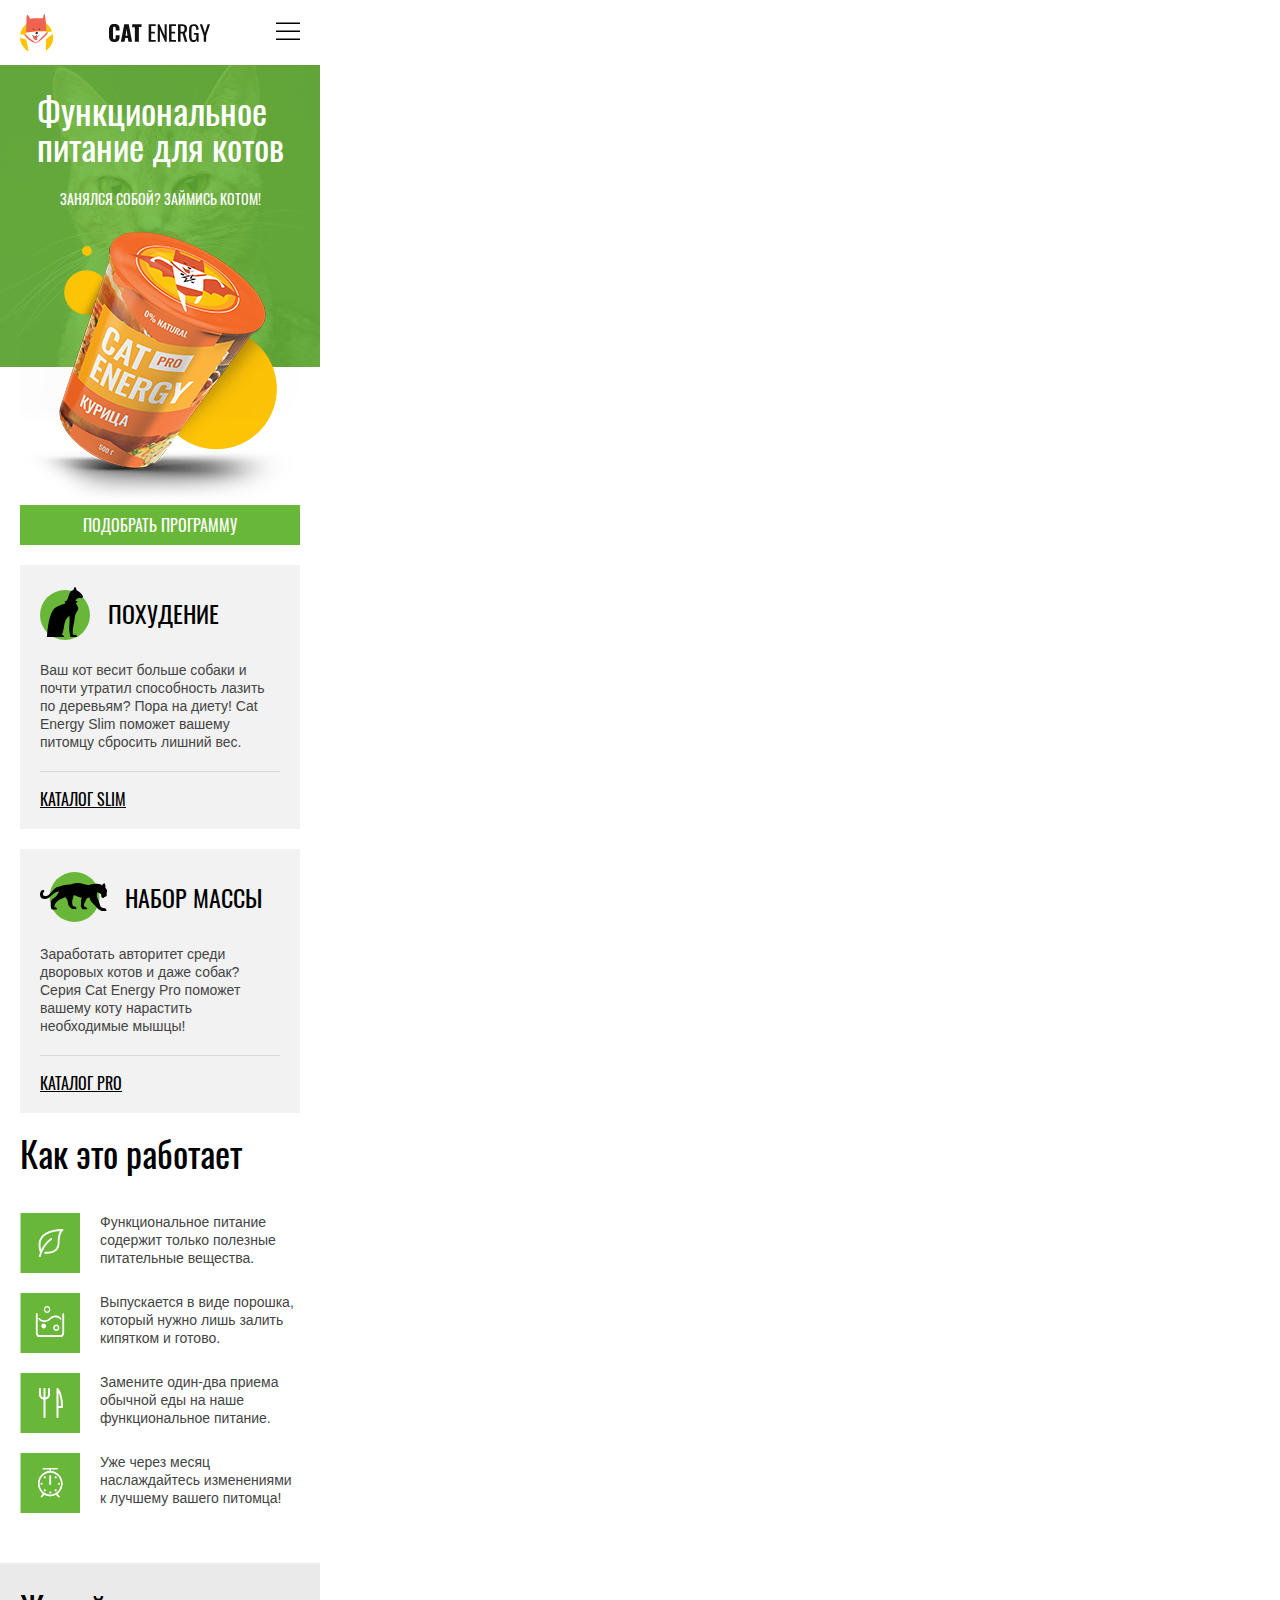
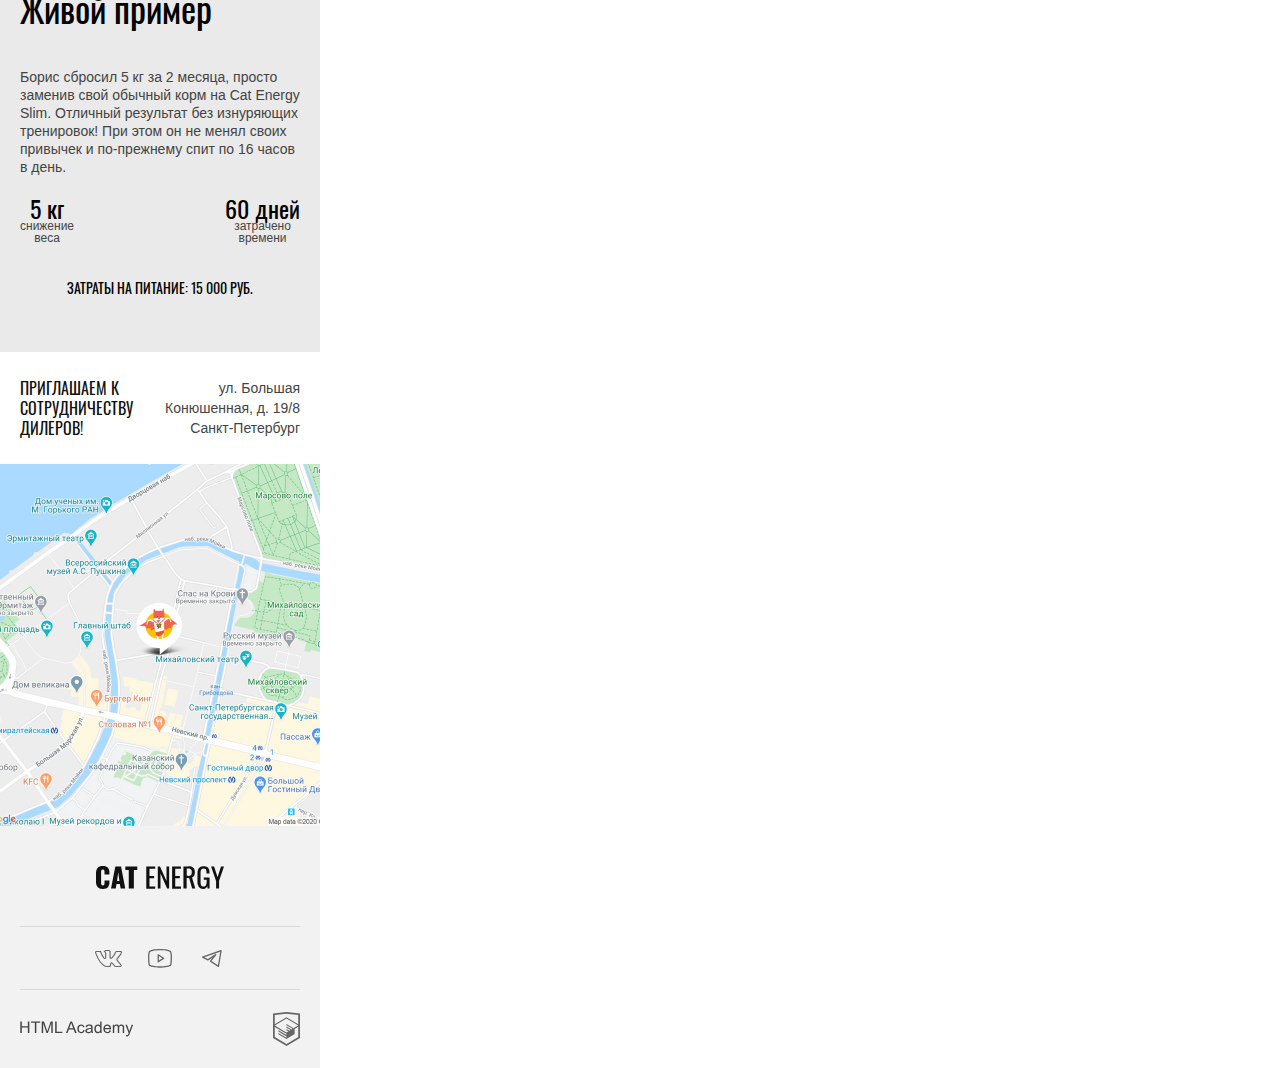
==== commit 55c26124: ":heavy_check_mark: Сборка #4" ====
--- a/4/index.html
+++ b/4/index.html
@@ -3,14 +3,14 @@
   <head>
     <meta charset="utf-8">
     <title>HTML Academy: Кэт энерджи</title>
-    <link rel="stylesheet" href="../source/css/style.css">
+    <link rel="stylesheet" type="text/css" href="css/style.css">
     <base href="https://htmlacademy-adaptive.github.io/634323-cat-energy-25/4/">
 </head>
   <body class="page-body">
     <header class="main-header">
       <a class="main-header__logo">
-        <img class="main-header__logo-image" src="../source/img/logo-mobile-image.svg" width="34" height="38" alt="Кэт Энерджи.">
-        <img class="main-header__logo-image-txt" src="../source/img/logo-image-txt.svg" width="101" height="18" alt="Кэт Энерджи.">
+        <img class="main-header__logo-image" src="img/logo-mobile-image.svg" width="34" height="38" alt="Кэт Энерджи.">
+        <img class="main-header__logo-image-txt" src="img/logo-image-txt.svg" width="101" height="18" alt="Кэт Энерджи.">
       </a>
       <nav class="main-nav">
         <ul class="main-nav__list site-list">
@@ -168,13 +168,13 @@
           <h2 class="invitation-cooperation__heading">Приглашаем к сотрудничеству дилеров!</h2>
           <p class="invitation-cooperation__address-txt">ул. Большая Конюшенная, д. 19/8 Санкт-Петербург</p>
         </div>
-        <img class="invitation-cooperation__address-map" src="../source/img/location-mobile-image.jpg" width="320" height="362" alt="Адрес на карте.">
+        <img class="invitation-cooperation__address-map" src="img/location-mobile-image.jpg" width="320" height="362" alt="Адрес на карте.">
       </section>
     </main>
     <footer class="main-footer">
       <div class="main-footer__wrapper">
         <div class="main-footer__logo">
-          <img class="main-footer__logo-image-txt" src="../source/img/logo-image-txt.svg" width="128" height="25" alt="Кэт Энерджи.">
+          <img class="main-footer__logo-image-txt" src="img/logo-image-txt.svg" width="128" height="25" alt="Кэт Энерджи.">
         </div>
         <div class="main-footer__social social">
           <ul class="social__list">
@@ -205,8 +205,8 @@
           </ul>
         </div>
         <div class="main-footer__htmlacademy-logo htmlacademy-logo">
-          <img class="htmlacademy-logo__txt" src="../source/img/HTMLAcademy-logo-txt.svg" width="114" height="18" alt="HTML Academy">
-          <img class="htmlacademy-logo__image" src="../source/img/HTMLAcademy-logo-image.svg" width="27" height="34" alt="Логотип HTML Academy">
+          <img class="htmlacademy-logo__txt" src="img/HTMLAcademy-logo-txt.svg" width="114" height="18" alt="HTML Academy">
+          <img class="htmlacademy-logo__image" src="img/HTMLAcademy-logo-image.svg" width="27" height="34" alt="Логотип HTML Academy">
         </div>
       </div>
     </footer>
--- a/4/css/style.css
+++ b/4/css/style.css
@@ -0,0 +1,796 @@
+@font-face {
+  font-family: "Oswald";
+  font-style: normal;
+  font-weight: 500;
+  src: url("../fonts/oswaldmedium.woff") format("woff"), url("../fonts/oswaldmedium.woff2") format("woff2");
+  font-display: swap;
+}
+@font-face {
+  font-family: "Oswald";
+  font-style: normal;
+  font-weight: 400;
+  src: url("../fonts/oswaldregular.woff") format("woff"), url("../fonts/oswaldregular.woff2") format("woff2");
+  font-display: swap;
+}
+.page-body {
+  margin: 0;
+  width: 320px;
+}
+.main-header {
+  display: flex;
+  justify-content: space-between;
+  align-items: center;
+  height: 65px;
+  background-color: #ffffff;
+  padding-left: 20px;
+  padding-right: 20px;
+}
+.main-header--form {
+  border-bottom: 1px solid #d9d9d9;
+}
+.main-header--catalog {
+  border-bottom: 1px solid #d9d9d9;
+}
+.main-header__logo {
+  display: flex;
+  justify-content: space-between;
+  align-items: center;
+  width: 190px;
+}
+.main-nav {
+  display: flex;
+  align-items: center;
+}
+.main-nav__toggle {
+  border: none;
+  background-color: #ffffff;
+  margin: 0;
+  padding: 0;
+  cursor: pointer;
+}
+.main-container {
+  display: flex;
+  flex-direction: column;
+  position: relative;
+}
+.index-heading {
+  align-self: center;
+  position: absolute;
+  top: 27px;
+  margin: 0;
+  font-family: "Oswald", sans-serif;
+  font-style: normal;
+  font-weight: 400;
+  font-size: 36px;
+  line-height: 36px;
+  color: #ffffff;
+}
+.form-heading {
+  margin: 0;
+  font-family: "Oswald", sans-serif;
+  font-style: normal;
+  font-weight: 400;
+  font-size: 36px;
+  line-height: 36px;
+  color: #000000;
+}
+.form-slogan {
+  align-self: center;
+  top: 116px;
+  margin: 0;
+  padding: 0;
+  font-family: "Oswald", sans-serif;
+  font-style: normal;
+  font-weight: 400;
+  font-size: 14px;
+  line-height: 18px;
+  color: #000000;
+  text-transform: uppercase;
+}
+.main-footer__wrapper {
+  display: flex;
+  align-items: center;
+  flex-direction: column;
+  background-color: #f2f2f2;
+  padding-left: 20px;
+  padding-right: 20px;
+}
+.main-footer__logo {
+  padding-top: 39px;
+  padding-bottom: 32px;
+}
+.main-footer__social {
+  width: 100%;
+  padding-top: 20px;
+  padding-bottom: 20px;
+  border-top: 1px solid #d9d9d9;
+  border-bottom: 1px solid #d9d9d9;
+}
+.main-footer__htmlacademy-logo {
+  padding-top: 22px;
+  padding-bottom: 22px;
+}
+.process-description {
+  display: flex;
+  flex-direction: column;
+  background-color: #ffffff;
+  padding-top: 20px;
+  padding-left: 20px;
+  padding-right: 20px;
+  padding-bottom: 50px;
+}
+.process-description__heading {
+  padding: 0;
+  padding-bottom: 40px;
+  margin: 0;
+  font-family: "Oswald", sans-serif;
+  font-style: normal;
+  font-weight: 400;
+  font-size: 36px;
+  line-height: 40px;
+  color: #000000;
+}
+.process-description__list {
+  display: grid;
+  row-gap: 20px;
+  padding: 0;
+  margin: 0;
+  list-style: none;
+}
+.process-description__item {
+  display: flex;
+  margin: 0;
+  padding: 0;
+}
+.process-description__icon {
+  min-width: 60px;
+  min-height: 60px;
+}
+.process-description__description-txt {
+  display: block;
+  margin: 0;
+  padding: 0;
+  padding-left: 20px;
+  font-family: "Arial", sans-serif;
+  font-style: normal;
+  font-weight: 400;
+  font-size: 14px;
+  line-height: 18px;
+  color: #444444;
+}
+.button {
+  border: none;
+  padding-top: 10px;
+  padding-bottom: 10px;
+  font-family: "Oswald", sans-serif;
+  font-style: normal;
+  font-weight: 400;
+  font-size: 16px;
+  line-height: 20px;
+  text-transform: uppercase;
+  background-color: #68b738;
+  color: #ffffff;
+}
+.button--ordered-all {
+  font-family: "Arial", sans-serif;
+  font-style: normal;
+  font-weight: 400;
+  font-size: 16px;
+  line-height: 20px;
+  color: #ffffff;
+  text-transform: none;
+}
+.button--action-program {
+  display: flex;
+  justify-content: center;
+  width: 100%;
+  text-decoration: none;
+}
+.button--show-all {
+  display: flex;
+  justify-content: center;
+  width: 100%;
+  text-decoration: none;
+}
+.button--send-forms {
+  display: flex;
+  justify-content: center;
+  width: 100%;
+}
+.catalog-options {
+  display: flex;
+  flex-direction: column;
+  background-color: #ffffff;
+  padding-left: 20px;
+  padding-right: 20px;
+}
+.catalog-options__list {
+  display: grid;
+  row-gap: 20px;
+  margin: 0;
+  padding: 0;
+  list-style: none;
+}
+.catalog-options__item {
+  background-color: #f2f2f2;
+  padding-left: 20px;
+  padding-right: 20px;
+}
+.catalog-options__heading-wrapper {
+  display: flex;
+  min-height: 96px;
+  align-items: center;
+}
+.catalog-options__heading-icon {
+  min-width: 50px;
+  min-height: 50px;
+}
+.catalog-options__heading {
+  margin: 0;
+  padding-left: 18px;
+  font-family: "Oswald", sans-serif;
+  font-style: normal;
+  font-weight: 400;
+  font-size: 24px;
+  line-height: 37px;
+  color: #000000;
+  text-transform: uppercase;
+}
+.catalog-options__description {
+  margin: 0;
+  padding-bottom: 20px;
+  font-family: "Arial", sans-serif;
+  font-style: normal;
+  font-weight: 400;
+  font-size: 14px;
+  line-height: 18px;
+  color: #444444;
+  border-bottom: 1px solid #d9d9d9;
+}
+.catalog-options__transfer {
+  display: block;
+  padding-top: 19px;
+  padding-bottom: 22px;
+  font-family: "Oswald", sans-serif;
+  font-style: normal;
+  font-weight: 400;
+  font-size: 16px;
+  line-height: 16px;
+  color: #000000;
+  text-transform: uppercase;
+}
+.htmlacademy-logo {
+  display: flex;
+  width: 100%;
+  justify-content: space-between;
+  align-items: center;
+}
+.invitation-cooperation {
+  display: flex;
+  flex-wrap: wrap;
+  background-color: #ffffff;
+}
+.invitation-cooperation--form {
+  background-color: #f2f2f2;
+}
+.invitation-cooperation--catalog {
+  background-color: #f2f2f2;
+}
+.invitation-cooperation__wrapper {
+  display: flex;
+  align-items: flex-start;
+  padding-top: 26px;
+  padding-left: 20px;
+  padding-right: 20px;
+  padding-bottom: 26px;
+}
+.invitation-cooperation__heading {
+  margin: 0;
+  padding: 0;
+  font-family: "Oswald", sans-serif;
+  font-style: normal;
+  font-weight: 400;
+  font-size: 16px;
+  line-height: 20px;
+  color: #111111;
+  text-transform: uppercase;
+}
+.invitation-cooperation__address-txt {
+  margin: 0;
+  padding: 0;
+  text-align: right;
+  font-family: "Arial", sans-serif;
+  font-style: normal;
+  font-weight: 400;
+  font-size: 14px;
+  line-height: 20px;
+  color: #444444;
+}
+.live-example {
+  display: flex;
+  flex-direction: column;
+  background-color: #eaeaea;
+  padding-top: 25px;
+  padding-left: 20px;
+  padding-right: 20px;
+  padding-bottom: 40px;
+}
+.live-example__heading {
+  margin: 0;
+  padding: 0;
+  padding-bottom: 40px;
+  font-family: "Oswald", sans-serif;
+  font-style: normal;
+  font-weight: 400;
+  font-size: 36px;
+  line-height: 40px;
+  color: #000000;
+}
+.live-example__txt {
+  margin: 0;
+  padding: 0;
+  font-family: "Arial", sans-serif;
+  font-style: normal;
+  font-weight: 400;
+  font-size: 14px;
+  line-height: 18px;
+  color: #444444;
+}
+.live-example__wrapper {
+  display: grid;
+  row-gap: 20px;
+}
+.live-example__list {
+  display: flex;
+  justify-content: space-between;
+  margin: 0;
+  padding: 0;
+}
+.live-example__item {
+  display: flex;
+  flex-direction: column;
+  align-items: center;
+}
+.live-example__number {
+  font-family: "Oswald", sans-serif;
+  font-style: normal;
+  font-weight: 400;
+  font-size: 24px;
+  line-height: 24px;
+  color: #000000;
+}
+.live-example__description {
+  margin: 0;
+  text-align: center;
+  font-family: "Arial", sans-serif;
+  font-style: normal;
+  font-weight: 400;
+  font-size: 12px;
+  line-height: 100%;
+  color: #444444;
+}
+.live-example__total-sum {
+  justify-self: center;
+  font-family: "Oswald", sans-serif;
+  font-style: normal;
+  font-weight: 400;
+  font-size: 14px;
+  line-height: 20px;
+  color: #000000;
+  text-transform: uppercase;
+}
+.social {
+  display: flex;
+  justify-content: center;
+}
+.social__list {
+  display: flex;
+  justify-content: space-between;
+  min-width: 132px;
+  list-style: none;
+  margin: 0;
+  padding: 0;
+  line-height: 0;
+}
+.welcom-promo {
+  display: flex;
+  flex-direction: column;
+  justify-content: space-between;
+  min-width: 320px;
+  min-height: 353px;
+  background-color: #ffffff;
+  background-image: url("../img/index-can-mobile.png"), url("../img/Rectangle.png"), url("../img/index-background-desktop.jpg");
+  background-repeat: no-repeat;
+  background-position: center 167px, top center, top center;
+  padding-top: 127px;
+  padding-bottom: 20px;
+}
+.welcom-promo__slogan {
+  margin: 0;
+  font-family: "Oswald", sans-serif;
+  font-style: normal;
+  font-weight: 400;
+  font-size: 14px;
+  line-height: 14px;
+  color: #ffffff;
+  text-transform: uppercase;
+  align-self: center;
+}
+.welcom-promo__action {
+  display: flex;
+  margin: 0;
+  text-transform: uppercase;
+  align-self: center;
+}
+.welcom-promo__action--wrapper {
+  padding-left: 20px;
+  padding-right: 20px;
+}
+.visually-hidden {
+  position: absolute;
+  width: 1px;
+  height: 1px;
+  margin: -1px;
+  padding: 0;
+  border: 0;
+  clip: rect(0 0 0 0);
+  overflow: hidden;
+}
+.input-data {
+  display: flex;
+  flex-direction: column;
+  justify-content: space-between;
+  background-color: #ffffff;
+}
+.heading-wrapper {
+  display: flex;
+  flex-direction: column;
+  justify-content: space-between;
+  align-items: flex-start;
+  background-color: #ffffff;
+}
+.heading-wrapper--form {
+  min-height: 109px;
+  padding-top: 27px;
+  padding-bottom: 39px;
+  padding-left: 20px;
+  padding-right: 20px;
+}
+.heading-wrapper--catalog {
+  padding-top: 27px;
+  padding-left: 20px;
+  padding-right: 20px;
+  padding-bottom: 41px;
+  border-bottom: 1px solid #d9d9d9;
+}
+.catalog-heading {
+  margin: 0;
+  font-family: "Oswald", sans-serif;
+  font-style: normal;
+  font-weight: 400;
+  font-size: 36px;
+  line-height: 36px;
+  color: #000000;
+}
+.forms {
+  display: flex;
+  flex-direction: column;
+}
+.forms__basic-data {
+  display: flex;
+  flex-direction: column;
+  margin: 0;
+  padding: 0;
+  padding-left: 20px;
+  padding-right: 20px;
+  padding-bottom: 14px;
+  border: none;
+  border-bottom: 1px solid #d9d9d9;
+}
+.forms__label-basic-data {
+  display: flex;
+  align-items: center;
+  padding-bottom: 13px;
+}
+.forms__program-selection {
+  display: flex;
+  flex-direction: column;
+  width: 100%;
+  margin: 0;
+  padding: 0;
+  padding-top: 16px;
+  padding-bottom: 13px;
+  border: none;
+  border-bottom: 1px solid #d9d9d9;
+  font-family: "Oswald", sans-serif;
+  font-style: normal;
+  font-weight: 400;
+  font-size: 16px;
+  line-height: 18px;
+  color: #444444;
+  text-transform: uppercase;
+}
+.forms__label-selection {
+  padding-top: 6px;
+  padding-left: 20px;
+  padding-right: 20px;
+  padding-bottom: 7px;
+}
+.forms__comment {
+  display: flex;
+  margin: 0;
+  padding: 0;
+  padding-left: 20px;
+  padding-right: 20px;
+  padding-bottom: 22px;
+  border: none;
+}
+.forms__legend-comment {
+  padding: 0;
+  padding-bottom: 38px;
+  font-family: "Oswald", sans-serif;
+  font-style: normal;
+  font-weight: 400;
+  font-size: 24px;
+  line-height: 26px;
+  color: #000000;
+}
+.forms__comment-fild {
+  box-sizing: border-box;
+  width: 100%;
+  resize: none;
+  border: 1px solid #e7e7e7;
+  border-radius: 0;
+  font-family: "Oswald", sans-serif;
+  font-style: normal;
+  font-weight: 400;
+  font-size: 16px;
+  line-height: 18px;
+  color: #444444;
+  text-transform: uppercase;
+}
+.forms__additional-options {
+  display: flex;
+  flex-direction: column;
+  width: 100%;
+  margin: 0;
+  padding-left: 20px;
+  padding-right: 20px;
+  border: none;
+  font-family: "Oswald", sans-serif;
+  font-style: normal;
+  font-weight: 400;
+  font-size: 16px;
+  line-height: 18px;
+  color: #000000;
+  text-transform: uppercase;
+}
+.forms__legend-additional-options {
+  padding-bottom: 38px;
+  font-family: "Oswald", sans-serif;
+  font-style: normal;
+  font-weight: 400;
+  font-size: 24px;
+  line-height: 26px;
+  color: #000000;
+}
+.forms__label-additional-options {
+  padding-bottom: 13px;
+}
+.forms__label-txt {
+  padding-right: 12px;
+  font-family: "Oswald", sans-serif;
+  font-style: normal;
+  font-weight: 400;
+  font-size: 16px;
+  line-height: 18px;
+  color: #444444;
+  text-transform: uppercase;
+}
+.forms__fild {
+  box-sizing: border-box;
+  width: 100%;
+  font-family: "Oswald", sans-serif;
+  font-style: normal;
+  font-weight: 400;
+  font-size: 16px;
+  line-height: 18px;
+  color: #444444;
+  text-transform: uppercase;
+}
+.forms__contact-details {
+  display: flex;
+  flex-direction: column;
+  margin: 0;
+  padding: 0;
+  padding-left: 20px;
+  padding-right: 20px;
+  padding-bottom: 10px;
+  border: none;
+}
+.forms__legend-contact-details {
+  padding: 0;
+  padding-top: 26px;
+  padding-bottom: 35px;
+  font-family: "Oswald", sans-serif;
+  font-style: normal;
+  font-weight: 400;
+  font-size: 24px;
+  line-height: 26px;
+  color: #000000;
+}
+.forms__label-details {
+  display: flex;
+  align-items: center;
+  padding-bottom: 13px;
+}
+.forms__submit-element {
+  display: flex;
+  flex-direction: column;
+  align-items: center;
+  padding-left: 20px;
+  padding-right: 20px;
+}
+.product-catalog {
+  display: flex;
+  flex-direction: column;
+  justify-content: flex-start;
+}
+.product-catalog__list {
+  display: flex;
+  flex-direction: column;
+  justify-content: flex-start;
+  list-style: none;
+  margin: 0;
+  padding: 0;
+}
+.product-catalog__item {
+  margin: 0;
+  padding: 0;
+  padding-left: 20px;
+  padding-right: 20px;
+  padding-top: 20px;
+  padding-bottom: 25px;
+  border-bottom: 1px solid #ebebeb;
+}
+.product-card {
+  display: flex;
+  flex-direction: column;
+}
+.product-card--show-all {
+  align-items: center;
+}
+.product-card__wrapper {
+  display: flex;
+  justify-content: space-between;
+  padding-bottom: 23px;
+}
+.product-card__picture-wrapper {
+  display: flex;
+  justify-content: center;
+  align-items: center;
+  width: 100%;
+}
+.product-card__description {
+  display: flex;
+  flex-direction: column;
+  justify-content: space-between;
+  width: 100%;
+}
+.product-card__heading {
+  margin: 0;
+  padding: 0;
+  padding-bottom: 18px;
+  font-family: "Oswald", sans-serif;
+  font-style: normal;
+  font-weight: 400;
+  font-size: 16px;
+  line-height: 20px;
+  color: #000000;
+  text-transform: uppercase;
+}
+.product-card__description-item {
+  display: flex;
+  justify-content: space-between;
+  font-family: "Arial", sans-serif;
+  font-style: normal;
+  font-weight: 400;
+  font-size: 12px;
+  line-height: 16px;
+  color: #444444;
+}
+.product-card__plus-icon {
+  padding-bottom: 25px;
+}
+.product-card__heading--show-all {
+  padding: 0;
+  padding-bottom: 8px;
+}
+.product-card__text {
+  font-family: "Arial", sans-serif;
+  font-style: normal;
+  font-weight: 400;
+  font-size: 12px;
+  line-height: 16px;
+  color: #444444;
+}
+.additional-products {
+  display: flex;
+  flex-direction: column;
+  padding-left: 20px;
+  padding-right: 20px;
+}
+.additional-products__heading-wrapper {
+  padding-top: 25px;
+  padding-bottom: 36px;
+  border-bottom: 1px solid #cdcdcd;
+}
+.additional-products__heading {
+  margin: 0;
+  padding: 0;
+  font-family: "Oswald", sans-serif;
+  font-style: normal;
+  font-weight: 400;
+  font-size: 24px;
+  line-height: 24px;
+  color: #000000;
+}
+.additional-products__list {
+  display: flex;
+  flex-direction: column;
+  align-items: stretch;
+  list-style: none;
+  padding: 0;
+  margin: 0;
+}
+.additional-product {
+  display: flex;
+  flex-direction: column;
+  align-items: stretch;
+  padding-top: 13px;
+  padding-bottom: 19px;
+  border-bottom: 1px solid #cdcdcd;
+}
+.additional-product__heading {
+  align-self: flex-start;
+  margin: 0;
+  padding: 0;
+  font-family: "Oswald", sans-serif;
+  font-style: normal;
+  font-weight: 400;
+  font-size: 16px;
+  line-height: 16px;
+  color: #222222;
+}
+.additional-product__price-per-unit {
+  display: flex;
+  justify-content: space-between;
+  padding-top: 13px;
+  padding-bottom: 15px;
+  font-family: "Arial", sans-serif;
+  font-style: normal;
+  font-weight: 400;
+  font-size: 14px;
+  line-height: 14px;
+  color: #444444;
+}
+.additional-products__ordered-all-wrapper {
+  display: flex;
+  padding-top: 36px;
+  padding-bottom: 35px;
+}
+.additional-products__ordered-all-button {
+  display: flex;
+  flex-direction: column;
+  justify-content: space-between;
+  align-items: center;
+  border: none;
+  width: 280px;
+  height: 290px;
+  padding-top: 65px;
+  padding-bottom: 43px;
+  background-image: url("../img/rectangle-gift.png"), url("../img/gift-image.jpg");
+  background-repeat: no-repeat;
+  background-size: 100%;
+}
+/*# sourceMappingURL=style.css.map */
